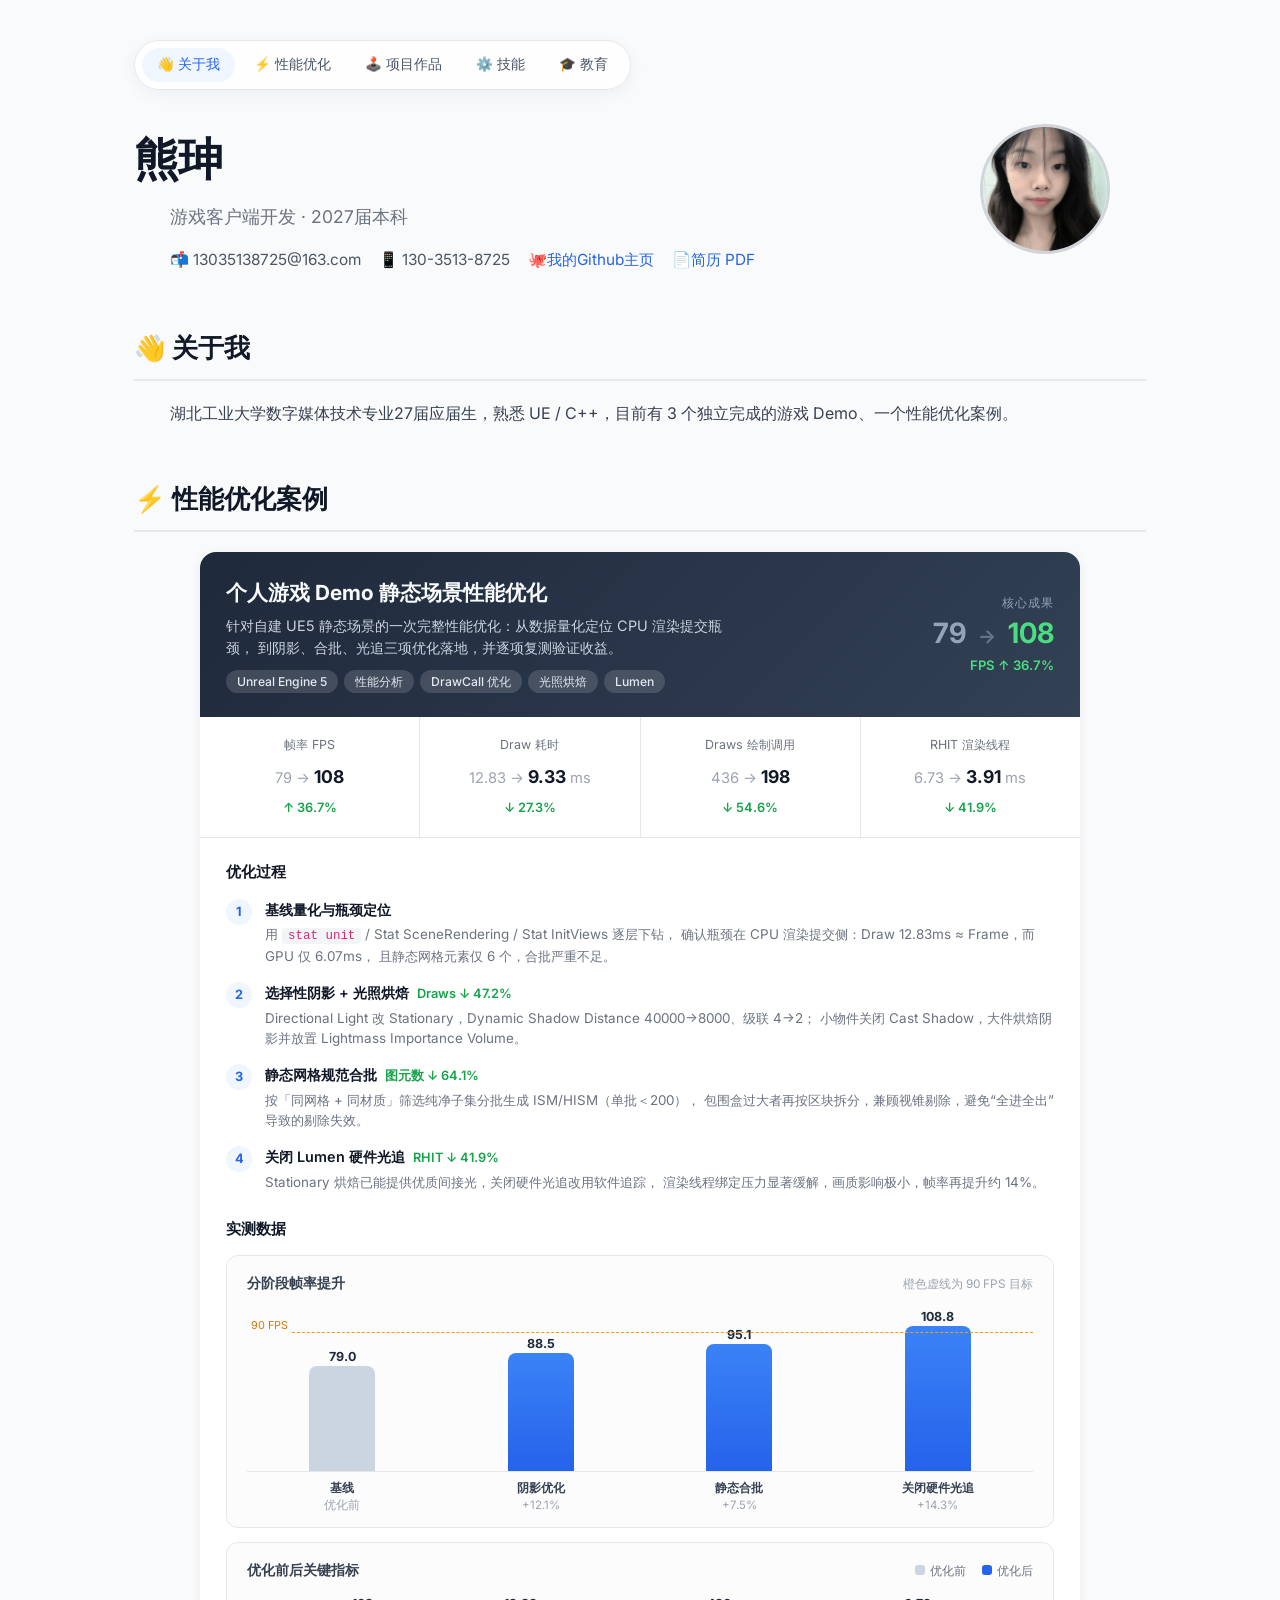
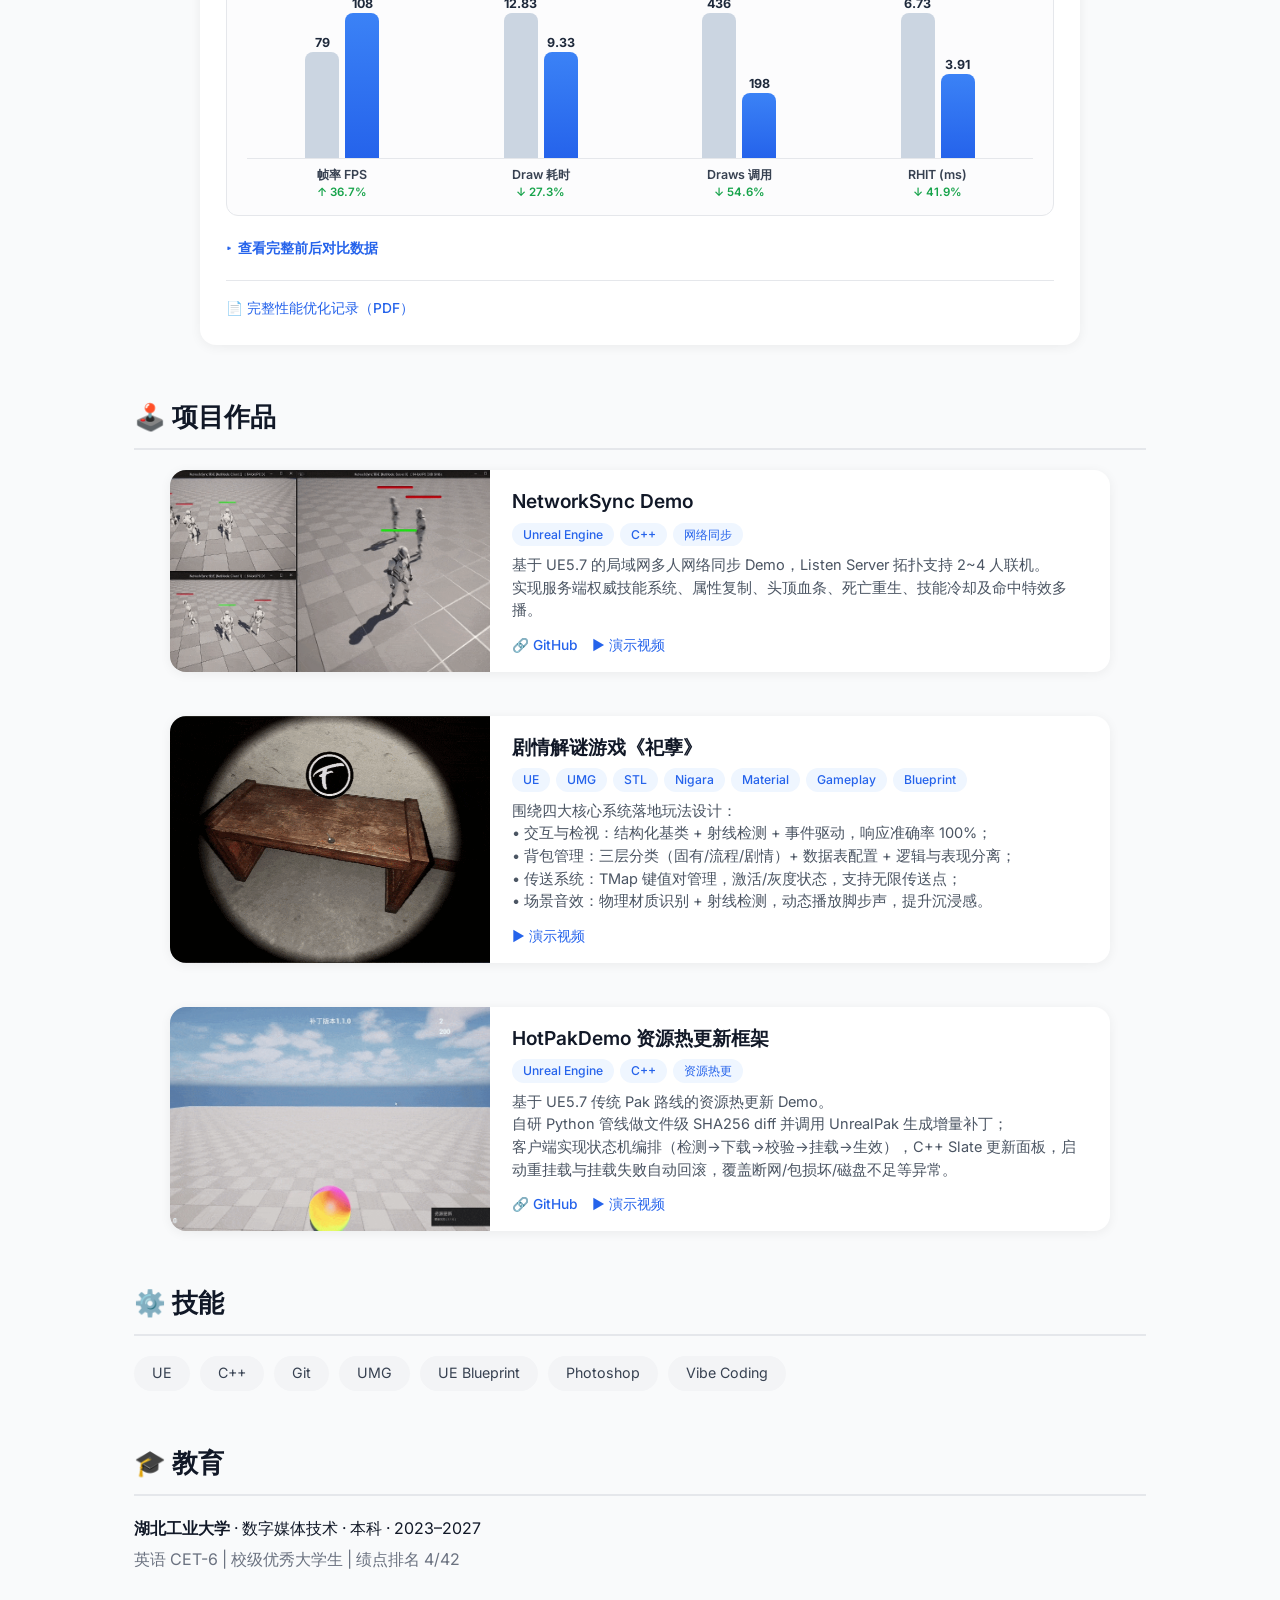
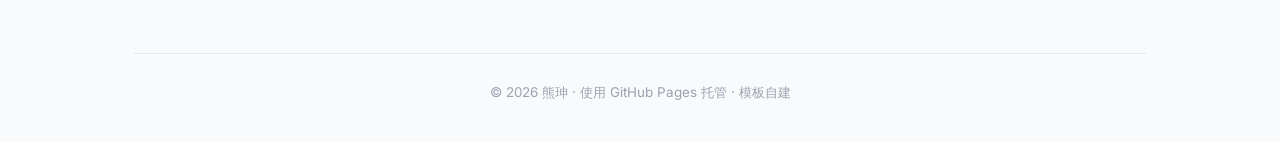
==== index.html @ 3e4342d2 "更新网页信息" ====
<!DOCTYPE html>
<html lang="zh-CN">
<head>
    <meta charset="UTF-8">
    <meta name="viewport" content="width=device-width, initial-scale=1.0">
    <title>熊珅 - 个人作品集网站</title>
    <link href="https://fonts.googleapis.com/css2?family=Inter:wght@400;600;700&display=swap" rel="stylesheet">
    <style>
        /* ---------- 全局重置 ---------- */
        * { margin: 0; padding: 0; box-sizing: border-box; }
        body {
            font-family: 'Inter', -apple-system, BlinkMacSystemFont, sans-serif;
            background: #f9fafb;
            color: #111827;
            line-height: 1.6;
            max-width: 1060px;
            margin: 0 auto;
            padding: 40px 24px;
        }
        html { scroll-behavior: smooth; }

        /* ---------- 顶部章节导航 ---------- */
        .site-nav {
            position: sticky;
            top: 10px;
            z-index: 50;
            display: flex;
            flex-wrap: wrap;
            gap: 4px;
            padding: 7px;
            margin-bottom: 34px;
            width: fit-content;
            max-width: 100%;
            background: rgba(255,255,255,0.82);
            backdrop-filter: blur(10px);
            -webkit-backdrop-filter: blur(10px);
            border: 1px solid #e5e7eb;
            border-radius: 999px;
            box-shadow: 0 4px 18px rgba(0,0,0,0.05);
        }
        .site-nav a {
            font-size: 0.85rem;
            font-weight: 500;
            color: #4b5563;
            text-decoration: none;
            padding: 6px 15px;
            border-radius: 999px;
            white-space: nowrap;
            transition: background 0.15s, color 0.15s;
        }
        .site-nav a:hover {
            background: #eff6ff;
            color: #2563eb;
        }
        .site-nav a.active {
            background: #eff6ff;
            color: #2563eb;
        }

        /* 章节跳转时预留吸顶导航的高度 */
        section[id] { scroll-margin-top: 78px; }

        /* ---------- 头部（左侧姓名 + 与卡片对齐的信息 + 右侧头像） ---------- */
        header {
            position: relative;
            min-height: 140px;
            margin-bottom: 56px;
        }
        .header-left h1 {
            font-size: 2.8rem;
            font-weight: 700;
            letter-spacing: -0.03em;
            margin-bottom: 8px;
        }
        /* 副标题与联系方式与下方卡片同宽、同左边界 */
        .header-body {
            max-width: 940px;
            margin: 0 auto;
            padding-right: 150px;
        }
        .header-left .subtitle {
            font-size: 1.1rem;
            color: #6b7280;
            margin-bottom: 16px;
        }

        /* 头部信息区：邮箱/手机纯文本，GitHub/简历为链接 */
        .header-info {
            font-size: 0.96rem;
            color: #4b5563;
            display: flex;
            flex-wrap: wrap;
            gap: 6px 18px;
        }
        .header-info .info-item {
            display: inline-flex;
            align-items: center;
        }
        .header-info a {
            color: #2563eb;
            text-decoration: none;
        }
        .header-info a:hover {
            text-decoration: underline;
        }

        /* 头像占位符（圆形）——向中间靠，与卡片右边界对齐 */
        .header-right {
            position: absolute;
            top: 0;
            right: max(0px, calc((100% - 940px) / 2));
        }
        .avatar-wrapper {
            width: 130px;
            height: 130px;
            border-radius: 50%;
            background: #e5e7eb;
            display: flex;
            align-items: center;
            justify-content: center;
            overflow: hidden;
            border: 3px solid #d1d5db;
        }
        .avatar-wrapper img {
            width: 100%;
            height: 100%;
            object-fit: cover;
            display: block;
        }
        .avatar-placeholder {
            font-size: 0.85rem;
            color: #9ca3af;
            text-align: center;
            line-height: 1.3;
        }

        /* ---------- 章节标题 ---------- */
        section {
            margin-bottom: 52px;
        }
        h2 {
            font-size: 1.6rem;
            font-weight: 600;
            margin-bottom: 20px;
            border-bottom: 2px solid #e5e7eb;
            padding-bottom: 10px;
        }

        /* ---------- 关于我 ---------- */
        .about-text {
            color: #374151;
            max-width: 940px;
            margin: 0 auto;
            font-size: 1rem;
        }

        /* ---------- 项目卡片（单列布局） ---------- */
        .projects-grid {
            display: grid;
            grid-template-columns: 1fr;
            gap: 44px;
            max-width: 940px;
            margin: 0 auto;
        }

        .project-card {
            background: #ffffff;
            border-radius: 16px;
            overflow: hidden;
            box-shadow: 0 2px 12px rgba(0,0,0,0.06);
            display: flex;
            flex-direction: row;
            align-items: stretch;
            min-height: 190px;
            transition: transform 0.2s, box-shadow 0.2s;
        }
        .project-card:hover {
            transform: translateY(-3px);
            box-shadow: 0 8px 24px rgba(0,0,0,0.1);
        }

        /* ★ 动图居中显示，裁剪时左右对称 */
        .project-card img {
            width: 34%;
            min-height: 190px;
            object-fit: cover;
            object-position: center;
            display: block;
            background: #e5e7eb;
        }

        .project-content {
            padding: 16px 22px;
            width: 66%;
            display: flex;
            flex-direction: column;
            justify-content: center;
        }
        .project-content h3 {
            font-size: 1.2rem;
            font-weight: 600;
            margin-bottom: 6px;
        }
        .tags {
            display: flex;
            flex-wrap: wrap;
            gap: 6px;
            margin-bottom: 8px;
        }
        .tag {
            background: #eff6ff;
            color: #2563eb;
            font-size: 0.76rem;
            padding: 2px 11px;
            border-radius: 99px;
            font-weight: 500;
        }
        .project-content p {
            color: #4b5563;
            font-size: 0.91rem;
            line-height: 1.55;
            margin-bottom: 12px;
        }
        .card-links {
            display: flex;
            gap: 14px;
        }
        .card-links a {
            font-size: 0.86rem;
            color: #2563eb;
            text-decoration: none;
            font-weight: 500;
            display: inline-flex;
            align-items: center;
            gap: 4px;
        }
        .card-links a:hover { text-decoration: underline; }

        /* ---------- 性能优化案例 ---------- */
        .perf-case {
            background: #ffffff;
            border-radius: 16px;
            box-shadow: 0 2px 12px rgba(0,0,0,0.06);
            overflow: hidden;
            max-width: 880px;
            margin: 0 auto;
        }
        .perf-case-head {
            background: linear-gradient(135deg, #1e293b 0%, #334155 100%);
            color: #f8fafc;
            padding: 24px 26px;
            display: flex;
            justify-content: space-between;
            align-items: center;
            flex-wrap: wrap;
            gap: 18px;
        }
        .perf-case-head h3 {
            font-size: 1.3rem;
            font-weight: 700;
            margin-bottom: 6px;
        }
        .perf-case-head .perf-desc {
            color: #cbd5e1;
            font-size: 0.9rem;
            line-height: 1.55;
            max-width: 500px;
        }
        .perf-case-head .tags { margin-top: 10px; margin-bottom: 0; }
        .perf-case-head .tag {
            background: rgba(255,255,255,0.14);
            color: #e2e8f0;
        }
        .perf-hero {
            text-align: right;
            flex-shrink: 0;
        }
        .perf-hero .hero-label {
            font-size: 0.76rem;
            letter-spacing: 0.08em;
            color: #94a3b8;
            margin-bottom: 6px;
        }
        .perf-hero .hero-value {
            font-size: 1.75rem;
            font-weight: 700;
            line-height: 1.1;
        }
        .perf-hero .hero-value .hero-from { color: #94a3b8; }
        .perf-hero .hero-value .hero-arrow { color: #64748b; margin: 0 6px; font-size: 1.2rem; }
        .perf-hero .hero-value .hero-to { color: #4ade80; }
        .perf-hero .hero-delta {
            margin-top: 6px;
            font-size: 0.82rem;
            color: #4ade80;
            font-weight: 600;
        }

        /* 关键指标卡 */
        .perf-metrics {
            display: grid;
            grid-template-columns: repeat(4, 1fr);
            gap: 1px;
            background: #e5e7eb;
            border-bottom: 1px solid #e5e7eb;
        }
        .perf-metric {
            background: #ffffff;
            padding: 18px 14px;
            text-align: center;
        }
        .perf-metric .m-label {
            font-size: 0.78rem;
            color: #6b7280;
            margin-bottom: 8px;
        }
        .perf-metric .m-values {
            font-size: 0.92rem;
            color: #9ca3af;
        }
        .perf-metric .m-values strong { color: #111827; font-size: 1.1rem; }
        .perf-metric .m-delta {
            margin-top: 7px;
            font-size: 0.8rem;
            font-weight: 600;
            color: #16a34a;
        }

        .perf-body { padding: 22px 26px 26px; }
        .perf-subtitle {
            font-size: 0.95rem;
            font-weight: 600;
            color: #111827;
            margin-bottom: 14px;
        }

        /* 优化步骤时间线 */
        .perf-steps { display: grid; gap: 14px; }
        .perf-step { display: flex; gap: 13px; }
        .perf-step .step-no {
            width: 26px;
            height: 26px;
            border-radius: 50%;
            background: #eff6ff;
            color: #2563eb;
            font-size: 0.8rem;
            font-weight: 700;
            display: flex;
            align-items: center;
            justify-content: center;
            flex-shrink: 0;
            margin-top: 1px;
        }
        .perf-step .step-title {
            font-size: 0.9rem;
            font-weight: 600;
            color: #111827;
        }
        .perf-step .step-gain {
            color: #16a34a;
            font-weight: 600;
            font-size: 0.8rem;
            margin-left: 8px;
        }
        .perf-step p {
            font-size: 0.84rem;
            color: #6b7280;
            line-height: 1.55;
            margin-top: 3px;
        }
        .perf-step code {
            background: #f3f4f6;
            padding: 1px 6px;
            border-radius: 4px;
            font-size: 0.78rem;
            color: #db2777;
            font-family: ui-monospace, SFMono-Regular, Menlo, monospace;
        }

        /* ---------- 数据图表 ---------- */
        .perf-chart {
            margin-top: 14px;
            padding: 16px 20px 14px;
            border: 1px solid #e5e7eb;
            border-radius: 12px;
            background: #fcfcfd;
        }
        .chart-head {
            display: flex;
            justify-content: space-between;
            align-items: baseline;
            flex-wrap: wrap;
            gap: 8px;
            margin-bottom: 10px;
        }
        .chart-title { font-size: 0.86rem; font-weight: 600; color: #374151; }
        .chart-note { font-size: 0.74rem; color: #9ca3af; }
        .chart-legend { display: flex; gap: 16px; font-size: 0.76rem; color: #6b7280; }
        .legend-item { display: inline-flex; align-items: center; gap: 5px; }
        .legend-dot { width: 10px; height: 10px; border-radius: 3px; display: inline-block; }
        .legend-dot.before { background: #cbd5e1; }
        .legend-dot.after { background: #2563eb; }

        /* 柱状图公共 */
        .chart-plot,
        .group-chart {
            position: relative;
            display: flex;
            align-items: flex-end;
            justify-content: center;
            gap: 16px;
            height: 168px;
            padding: 22px 4px 0;
            border-bottom: 1px solid #e5e7eb;
        }
        .chart-col,
        .chart-group {
            flex: 1;
            height: 100%;
            display: flex;
            align-items: flex-end;
            justify-content: center;
            gap: 6px;
        }
        .chart-bar {
            width: 100%;
            max-width: 66px;
            height: 0;                 /* 初始高度为 0，进入视口后动画到 --h */
            border-radius: 8px 8px 0 0;
            position: relative;
            transition: height 0.9s cubic-bezier(0.22, 1, 0.36, 1);
        }
        .chart-bar.grow { height: var(--h); }
        .chart-group .chart-bar { max-width: 34px; }
        .chart-bar .bar-val {
            position: absolute;
            top: -19px;
            left: 50%;
            transform: translateX(-50%);
            font-size: 0.78rem;
            font-weight: 700;
            color: #1e293b;
            white-space: nowrap;
            opacity: 0;
            transition: opacity 0.4s ease 0.35s;
        }
        .chart-bar.grow .bar-val { opacity: 1; }
        .chart-bar.b-before { background: #cbd5e1; }
        .chart-bar.b-after { background: linear-gradient(180deg, #3b82f6, #2563eb); }

        /* 90 FPS 目标参考线 */
        .chart-target {
            position: absolute;
            left: 0;
            right: 0;
            border-top: 1px dashed #f59e0b;
            z-index: 2;
        }
        .chart-target span {
            position: absolute;
            left: 0;
            top: -16px;
            font-size: 0.68rem;
            color: #d97706;
            background: #fcfcfd;
            padding: 0 4px;
        }

        /* 图表下方标签 */
        .chart-x-labels,
        .group-labels {
            display: flex;
            gap: 16px;
            padding: 8px 4px 0;
        }
        .chart-x-labels > div,
        .group-labels > div {
            flex: 1;
            text-align: center;
            font-size: 0.78rem;
            font-weight: 600;
            color: #374151;
            line-height: 1.35;
        }
        .chart-x-labels small,
        .group-labels .g-delta {
            display: block;
            font-size: 0.72rem;
            font-weight: 600;
            color: #16a34a;
            margin-top: 1px;
        }
        .chart-x-labels small { color: #9ca3af; font-weight: 400; }

        /* 尊重系统“减少动态效果”设置 */
        @media (prefers-reduced-motion: reduce) {
            html { scroll-behavior: auto; }
            .chart-bar, .chart-bar .bar-val { transition: none; }
        }

        /* 折叠区：完整数据 / 更多截图 */
        .perf-details { margin-top: 18px; }
        .perf-details > summary {
            cursor: pointer;
            font-size: 0.88rem;
            font-weight: 600;
            color: #2563eb;
            list-style: none;
            display: inline-flex;
            align-items: center;
            gap: 6px;
        }
        .perf-details > summary::-webkit-details-marker { display: none; }
        .perf-details > summary::before {
            content: "▸";
            font-size: 0.7rem;
            transition: transform 0.15s;
        }
        .perf-details[open] > summary::before { transform: rotate(90deg); }

        .perf-table {
            width: 100%;
            border-collapse: collapse;
            margin-top: 12px;
            font-size: 0.83rem;
        }
        .perf-table th, .perf-table td {
            padding: 7px 10px;
            border-bottom: 1px solid #e5e7eb;
            text-align: right;
            white-space: nowrap;
        }
        .perf-table th:first-child, .perf-table td:first-child {
            text-align: left;
            color: #374151;
        }
        .perf-table thead th {
            color: #6b7280;
            font-weight: 600;
            background: #f9fafb;
        }
        .perf-table td.good { color: #16a34a; font-weight: 600; }

        .perf-links {
            margin-top: 20px;
            padding-top: 16px;
            border-top: 1px solid #e5e7eb;
            display: flex;
            flex-wrap: wrap;
            gap: 16px;
        }
        .perf-links a {
            font-size: 0.86rem;
            color: #2563eb;
            text-decoration: none;
            font-weight: 500;
        }
        .perf-links a:hover { text-decoration: underline; }

        /* ---------- 技能标签云 ---------- */
        .skills-cloud {
            display: flex;
            flex-wrap: wrap;
            gap: 10px;
        }
        .skill-item {
            background: #f3f4f6;
            padding: 6px 18px;
            border-radius: 50px;
            font-size: 0.89rem;
            color: #374151;
        }

        /* ---------- 教育/联系 ---------- */
        .edu-info {
            margin-bottom: 6px;
        }
        .contact-link {
            color: #2563eb;
            text-decoration: none;
        }
        .contact-link:hover { text-decoration: underline; }

        /* ---------- 底部 ---------- */
        footer {
            text-align: center;
            color: #9ca3af;
            font-size: 0.84rem;
            margin-top: 80px;
            padding-top: 28px;
            border-top: 1px solid #e5e7eb;
        }

        /* ---------- PDF 弹窗 ---------- */
        .pdf-modal {
            position: fixed;
            inset: 0;
            z-index: 100;
            display: flex;
            align-items: center;
            justify-content: center;
            padding: 24px;
        }
        .pdf-modal[hidden] { display: none; }
        .pdf-modal-backdrop {
            position: absolute;
            inset: 0;
            background: rgba(17, 24, 39, 0.6);
            backdrop-filter: blur(2px);
            -webkit-backdrop-filter: blur(2px);
        }
        .pdf-modal-panel {
            position: relative;
            width: min(920px, 100%);
            height: min(88vh, 1040px);
            background: #ffffff;
            border-radius: 14px;
            overflow: hidden;
            display: flex;
            flex-direction: column;
            box-shadow: 0 24px 64px rgba(0, 0, 0, 0.35);
        }
        .pdf-modal-head {
            display: flex;
            align-items: center;
            justify-content: space-between;
            gap: 12px;
            padding: 10px 14px;
            border-bottom: 1px solid #e5e7eb;
        }
        .pdf-modal-title {
            font-size: 0.92rem;
            font-weight: 600;
            color: #111827;
        }
        .pdf-modal-actions {
            display: flex;
            align-items: center;
            gap: 14px;
        }
        .pdf-modal-external {
            font-size: 0.8rem;
            color: #2563eb;
            text-decoration: none;
        }
        .pdf-modal-external:hover { text-decoration: underline; }
        .pdf-modal-close {
            width: 30px;
            height: 30px;
            border: none;
            border-radius: 8px;
            background: #f3f4f6;
            color: #374151;
            font-size: 0.9rem;
            line-height: 1;
            cursor: pointer;
        }
        .pdf-modal-close:hover { background: #e5e7eb; }
        .pdf-modal-body {
            flex: 1;
            background: #f3f4f6;
        }
        .pdf-modal-body iframe {
            width: 100%;
            height: 100%;
            border: 0;
            display: block;
        }
        body.modal-open { overflow: hidden; }
        @media (max-width: 550px) {
            .pdf-modal { padding: 0; }
            .pdf-modal-panel {
                width: 100%;
                height: 100%;
                border-radius: 0;
            }
        }

        /* ---------- 移动端适配 ---------- */
        @media (max-width: 850px) {
            header {
                display: flex;
                flex-direction: column-reverse;
                align-items: center;
                text-align: center;
                gap: 20px;
                min-height: 0;
            }
            .header-right {
                position: static;
                right: auto;
            }
            .header-body {
                max-width: none;
                margin: 0;
                padding-right: 0;
            }
            .header-info {
                justify-content: center;
            }
            .avatar-wrapper {
                width: 105px;
                height: 105px;
            }
            .header-left h1 {
                font-size: 2.2rem;
            }
            .perf-metrics {
                grid-template-columns: repeat(2, 1fr);
            }
        }
        @media (max-width: 550px) {
            body { padding: 24px 16px; }
            .site-nav {
                width: 100%;
                top: 6px;
                border-radius: 16px;
                justify-content: center;
            }
            .perf-case-head { padding: 20px; }
            .perf-hero { text-align: left; }
            .perf-body { padding: 18px; }
            .perf-chart { padding: 14px 12px 12px; }
            .chart-plot,
            .group-chart { gap: 8px; height: 150px; }
            .chart-bar { max-width: 42px; }
            .chart-group .chart-bar { max-width: 22px; }
            .chart-bar .bar-val { font-size: 0.68rem; }
            .chart-x-labels,
            .group-labels { gap: 8px; font-size: 0.7rem; }
            .chart-x-labels > div,
            .group-labels > div { font-size: 0.7rem; }
            .perf-table { font-size: 0.76rem; }
            .perf-table th, .perf-table td { padding: 6px 5px; }
            .project-card {
                flex-direction: column;
                min-height: auto;
            }
            .project-card img {
                width: 100%;
                min-height: 170px;
            }
            .project-content {
                width: 100%;
                padding: 14px;
            }
        }
    </style>
</head>
<body>

    <!-- ==================== 顶部章节导航 ==================== -->
    <nav class="site-nav">
        <a href="#about">👋 关于我</a>
        <a href="#perf">⚡ 性能优化</a>
        <a href="#projects">🕹️ 项目作品</a>
        <a href="#skills">⚙️ 技能</a>
        <a href="#education">🎓 教育</a>
    </nav>

    <!-- ==================== 头部（左文右图） ==================== -->
    <header>
        <div class="header-left">
            <h1>熊珅</h1>
            <div class="header-body">
                <p class="subtitle">游戏客户端开发 · 2027届本科</p>
                <div class="header-info">
                    <div class="info-item">📬 13035138725@163.com</div>
                    <div class="info-item">📱 130-3513-8725</div>
                    <div class="info-item">
                        🐙 <a href="https://github.com/XBear-Git" target="_blank">我的Github主页</a>
                    </div>
                    <div class="info-item">
                        📄 <a href="docs/resume.pdf" class="js-pdf" data-pdf-title="简历 PDF" target="_blank" rel="noopener">简历 PDF</a>
                    </div>
                </div>
            </div>
        </div>
        <div class="header-right">
            <div class="avatar-wrapper">
                <img src="images/avatar.jpg" alt="我的头像">
            </div>
        </div>
    </header>

    <!-- ==================== 关于我 ==================== -->
    <section id="about">
        <h2>👋 关于我</h2>
        <p class="about-text">
            湖北工业大学数字媒体技术专业27届应届生，熟悉 UE / C++，目前有 3 个独立完成的游戏 Demo、一个性能优化案例。<br>
        </p>
    </section>

    <!-- ==================== 性能优化案例 ==================== -->
    <section id="perf">
        <h2>⚡ 性能优化案例</h2>
        <div class="perf-case">

            <div class="perf-case-head">
                <div>
                    <h3>个人游戏 Demo 静态场景性能优化</h3>
                    <p class="perf-desc">
                        针对自建 UE5 静态场景的一次完整性能优化：从数据量化定位 CPU 渲染提交瓶颈，
                        到阴影、合批、光追三项优化落地，并逐项复测验证收益。
                    </p>
                    <div class="tags">
                        <span class="tag">Unreal Engine 5</span>
                        <span class="tag">性能分析</span>
                        <span class="tag">DrawCall 优化</span>
                        <span class="tag">光照烘焙</span>
                        <span class="tag">Lumen</span>
                    </div>
                </div>
                <div class="perf-hero">
                    <div class="hero-label">核心成果</div>
                    <div class="hero-value">
                        <span class="hero-from">79</span>
                        <span class="hero-arrow">→</span>
                        <span class="hero-to">108</span>
                    </div>
                    <div class="hero-delta">FPS ↑ 36.7%</div>
                </div>
            </div>

            <!-- 关键指标 -->
            <div class="perf-metrics">
                <div class="perf-metric">
                    <div class="m-label">帧率 FPS</div>
                    <div class="m-values">79 → <strong>108</strong></div>
                    <div class="m-delta">↑ 36.7%</div>
                </div>
                <div class="perf-metric">
                    <div class="m-label">Draw 耗时</div>
                    <div class="m-values">12.83 → <strong>9.33</strong> ms</div>
                    <div class="m-delta">↓ 27.3%</div>
                </div>
                <div class="perf-metric">
                    <div class="m-label">Draws 绘制调用</div>
                    <div class="m-values">436 → <strong>198</strong></div>
                    <div class="m-delta">↓ 54.6%</div>
                </div>
                <div class="perf-metric">
                    <div class="m-label">RHIT 渲染线程</div>
                    <div class="m-values">6.73 → <strong>3.91</strong> ms</div>
                    <div class="m-delta">↓ 41.9%</div>
                </div>
            </div>

            <div class="perf-body">

                <!-- 优化过程 -->
                <div class="perf-subtitle">优化过程</div>
                <div class="perf-steps">
                    <div class="perf-step">
                        <div class="step-no">1</div>
                        <div>
                            <div class="step-title">基线量化与瓶颈定位</div>
                            <p>
                                用 <code>stat unit</code> / Stat SceneRendering / Stat InitViews 逐层下钻，
                                确认瓶颈在 CPU 渲染提交侧：Draw 12.83ms ≈ Frame，而 GPU 仅 6.07ms，
                                且静态网格元素仅 6 个，合批严重不足。
                            </p>
                        </div>
                    </div>
                    <div class="perf-step">
                        <div class="step-no">2</div>
                        <div>
                            <div class="step-title">选择性阴影 + 光照烘焙<span class="step-gain">Draws ↓ 47.2%</span></div>
                            <p>
                                Directional Light 改 Stationary，Dynamic Shadow Distance 40000→8000、级联 4→2；
                                小物件关闭 Cast Shadow，大件烘焙阴影并放置 Lightmass Importance Volume。
                            </p>
                        </div>
                    </div>
                    <div class="perf-step">
                        <div class="step-no">3</div>
                        <div>
                            <div class="step-title">静态网格规范合批<span class="step-gain">图元数 ↓ 64.1%</span></div>
                            <p>
                                按「同网格 + 同材质」筛选纯净子集分批生成 ISM/HISM（单批＜200），
                                包围盒过大者再按区块拆分，兼顾视锥剔除，避免“全进全出”导致的剔除失效。
                            </p>
                        </div>
                    </div>
                    <div class="perf-step">
                        <div class="step-no">4</div>
                        <div>
                            <div class="step-title">关闭 Lumen 硬件光追<span class="step-gain">RHIT ↓ 41.9%</span></div>
                            <p>
                                Stationary 烘焙已能提供优质间接光，关闭硬件光追改用软件追踪，
                                渲染线程绑定压力显著缓解，画质影响极小，帧率再提升约 14%。
                            </p>
                        </div>
                    </div>
                </div>

                <!-- 实测数据（图表） -->
                <div class="perf-subtitle" style="margin-top: 24px;">实测数据</div>

                <!-- 分阶段帧率提升 -->
                <div class="perf-chart">
                    <div class="chart-head">
                        <span class="chart-title">分阶段帧率提升</span>
                        <span class="chart-note">橙色虚线为 90 FPS 目标</span>
                    </div>
                    <div class="chart-plot">
                        <div class="chart-target" style="bottom: 82.7%;"><span>90 FPS</span></div>
                        <div class="chart-col">
                            <div class="chart-bar b-before" style="--h: 72.6%;"><span class="bar-val">79.0</span></div>
                        </div>
                        <div class="chart-col">
                            <div class="chart-bar b-after" style="--h: 81.4%;"><span class="bar-val">88.5</span></div>
                        </div>
                        <div class="chart-col">
                            <div class="chart-bar b-after" style="--h: 87.5%;"><span class="bar-val">95.1</span></div>
                        </div>
                        <div class="chart-col">
                            <div class="chart-bar b-after" style="--h: 100%;"><span class="bar-val">108.8</span></div>
                        </div>
                    </div>
                    <div class="chart-x-labels">
                        <div>基线<small>优化前</small></div>
                        <div>阴影优化<small>+12.1%</small></div>
                        <div>静态合批<small>+7.5%</small></div>
                        <div>关闭硬件光追<small>+14.3%</small></div>
                    </div>
                </div>

                <!-- 优化前后关键指标 -->
                <div class="perf-chart">
                    <div class="chart-head">
                        <span class="chart-title">优化前后关键指标</span>
                        <span class="chart-legend">
                            <span class="legend-item"><i class="legend-dot before"></i>优化前</span>
                            <span class="legend-item"><i class="legend-dot after"></i>优化后</span>
                        </span>
                    </div>
                    <div class="group-chart">
                        <div class="chart-group">
                            <div class="chart-bar b-before" style="--h: 73%;"><span class="bar-val">79</span></div>
                            <div class="chart-bar b-after" style="--h: 100%;"><span class="bar-val">108</span></div>
                        </div>
                        <div class="chart-group">
                            <div class="chart-bar b-before" style="--h: 100%;"><span class="bar-val">12.83</span></div>
                            <div class="chart-bar b-after" style="--h: 73%;"><span class="bar-val">9.33</span></div>
                        </div>
                        <div class="chart-group">
                            <div class="chart-bar b-before" style="--h: 100%;"><span class="bar-val">436</span></div>
                            <div class="chart-bar b-after" style="--h: 45%;"><span class="bar-val">198</span></div>
                        </div>
                        <div class="chart-group">
                            <div class="chart-bar b-before" style="--h: 100%;"><span class="bar-val">6.73</span></div>
                            <div class="chart-bar b-after" style="--h: 58%;"><span class="bar-val">3.91</span></div>
                        </div>
                    </div>
                    <div class="group-labels">
                        <div>帧率 FPS<span class="g-delta">↑ 36.7%</span></div>
                        <div>Draw 耗时<span class="g-delta">↓ 27.3%</span></div>
                        <div>Draws 调用<span class="g-delta">↓ 54.6%</span></div>
                        <div>RHIT (ms)<span class="g-delta">↓ 41.9%</span></div>
                    </div>
                </div>

                <!-- 完整数据 -->
                <details class="perf-details">
                    <summary>查看完整前后对比数据</summary>
                    <table class="perf-table">
                        <thead>
                            <tr>
                                <th>指标</th>
                                <th>优化前</th>
                                <th>优化后</th>
                                <th>提升幅度</th>
                            </tr>
                        </thead>
                        <tbody>
                            <tr><td>帧率 FPS</td><td>79</td><td>108</td><td class="good">+36.7%</td></tr>
                            <tr><td>Frame 帧时间 (ms)</td><td>12.84</td><td>9.19</td><td class="good">-28.4%</td></tr>
                            <tr><td>Draw 耗时 (ms)</td><td>12.83</td><td>9.33</td><td class="good">-27.3%</td></tr>
                            <tr><td>RHIT (ms)</td><td>6.73</td><td>3.91</td><td class="good">-41.9%</td></tr>
                            <tr><td>GPU Time (ms)</td><td>6.07</td><td>4.84</td><td class="good">-20.3%</td></tr>
                            <tr><td>Draws 总绘制调用</td><td>436</td><td>198</td><td class="good">-54.6%</td></tr>
                            <tr><td>DrawPrimitive Calls</td><td>537.2</td><td>258.13</td><td class="good">-51.9%</td></tr>
                            <tr><td>Triangles Drawn</td><td>101K</td><td>55.6K</td><td class="good">-44.9%</td></tr>
                            <tr><td>Processed Primitives</td><td>2485</td><td>891</td><td class="good">-64.1%</td></tr>
                            <tr><td>Visible Raytracing Primitives</td><td>1912</td><td>610</td><td class="good">-68.1%</td></tr>
                        </tbody>
                    </table>
                </details>

                <div class="perf-links">
                    <a href="docs/performance-optimization.pdf" class="js-pdf" data-pdf-title="性能优化记录" target="_blank" rel="noopener">📄 完整性能优化记录（PDF）</a>
                </div>

            </div>
        </div>
    </section>

    <!-- ==================== 项目作品 ==================== -->
    <section id="projects">
        <h2>🕹️ 项目作品</h2>
        <div class="projects-grid">

            <!-- 项目卡片 1 — NetworkSync Demo -->
            <div class="project-card">
                <img src="images/project1.gif" alt="NetworkSync Demo" loading="lazy">
                <div class="project-content">
                    <h3>NetworkSync Demo</h3>
                    <div class="tags">
                        <span class="tag">Unreal Engine</span>
                        <span class="tag">C++</span>
                        <span class="tag">网络同步</span>
                    </div>
                    <p>
                        基于 UE5.7 的局域网多人网络同步 Demo，Listen Server 拓扑支持 2~4 人联机。<br>
                        实现服务端权威技能系统、属性复制、头顶血条、死亡重生、技能冷却及命中特效多播。
                    </p>
                    <div class="card-links">
                        <a href="https://github.com/XBear-Git/UE-NetSync-Demo" target="_blank">🔗 GitHub</a>
                        <a href="https://www.bilibili.com/video/BV1RWa36MEmf/?spm_id_from=333.1387.upload.video_card.click&vd_source=54a3fe0864b012961aa26ec2aaa60e0f" target="_blank">▶️ 演示视频</a>
                    </div>
                </div>
            </div>

            <!-- 项目卡片 2 — 自创解谜游戏《祀孽》 -->
            <div class="project-card">
                <img src="images/project3.gif" alt="自创解谜游戏" loading="lazy">
                <div class="project-content">
                    <h3>剧情解谜游戏《祀孽》</h3>
                    <div class="tags">
                        <span class="tag">UE</span>
                        <span class="tag">UMG</span>
                        <span class="tag">STL</span>
                        <span class="tag">Nigara</span>
                        <span class="tag">Material</span>
                        <span class="tag">Gameplay</span>
                        <span class="tag">Blueprint</span>
                    </div>
                    <p>
                        围绕四大核心系统落地玩法设计：<br>
                        • 交互与检视：结构化基类 + 射线检测 + 事件驱动，响应准确率 100%；<br>
                        • 背包管理：三层分类（固有/流程/剧情）+ 数据表配置 + 逻辑与表现分离；<br>
                        • 传送系统：TMap 键值对管理，激活/灰度状态，支持无限传送点；<br>
                        • 场景音效：物理材质识别 + 射线检测，动态播放脚步声，提升沉浸感。
                    </p>
                    <div class="card-links">
                        <a href="https://www.bilibili.com/video/BV1g8osBFEGW/?vd_source=54a3fe0864b012961aa26ec2aaa60e0f" target="_blank">▶️ 演示视频</a>
                    </div>
                </div>
            </div>

            <!-- 项目卡片 3 — HotPakDemo -->
            <div class="project-card">
                <img src="images/project2.gif" alt="HotPakDemo" loading="lazy">
                <div class="project-content">
                    <h3>HotPakDemo 资源热更新框架</h3>
                    <div class="tags">
                        <span class="tag">Unreal Engine</span>
                        <span class="tag">C++</span>
                        <span class="tag">资源热更</span>
                    </div>
                    <p>
                        基于 UE5.7 传统 Pak 路线的资源热更新 Demo。<br>
                        自研 Python 管线做文件级 SHA256 diff 并调用 UnrealPak 生成增量补丁；<br>
                        客户端实现状态机编排（检测→下载→校验→挂载→生效），C++ Slate 更新面板，启动重挂载与挂载失败自动回滚，覆盖断网/包损坏/磁盘不足等异常。
                    </p>
                    <div class="card-links">
                        <a href="https://github.com/XBear-Git/UE-HotPak-Demo" target="_blank">🔗 GitHub</a>
                        <a href="https://www.bilibili.com/video/BV1kwHC6jEtJ/?vd_source=54a3fe0864b012961aa26ec2aaa60e0f" target="_blank">▶️ 演示视频</a>
                    </div>
                </div>
            </div>

        </div>
    </section>

    <!-- ==================== 技能 ==================== -->
    <section id="skills">
        <h2>⚙️ 技能</h2>
        <div class="skills-cloud">
            <span class="skill-item">UE</span>
            <span class="skill-item">C++</span>
            <span class="skill-item">Git</span>
            <span class="skill-item">UMG</span>
            <span class="skill-item">UE Blueprint</span>
            <span class="skill-item">Photoshop</span>
            <span class="skill-item">Vibe Coding</span>
        </div>
    </section>

    <!-- ==================== 教育 & 联系方式 ==================== -->
    <section id="education">
        <h2>🎓 教育</h2>
        <p class="edu-info"><strong>湖北工业大学</strong> · 数字媒体技术 · 本科 · 2023–2027</p>
        <p style="color:#6b7280; margin-bottom: 16px;"> 英语 CET-6 | 校级优秀大学生 | 绩点排名 4/42</p>
    </section>

    <!-- ==================== 底部 ==================== -->
    <footer>
        © 2026 熊珅 · 使用 GitHub Pages 托管 · 模板自建
    </footer>

    <!-- ==================== PDF 弹窗 ==================== -->
    <div class="pdf-modal" id="pdfModal" hidden>
        <div class="pdf-modal-backdrop" data-pdf-close></div>
        <div class="pdf-modal-panel" role="dialog" aria-modal="true" aria-labelledby="pdfModalTitle">
            <div class="pdf-modal-head">
                <span class="pdf-modal-title" id="pdfModalTitle">PDF</span>
                <div class="pdf-modal-actions">
                    <a class="pdf-modal-external" id="pdfModalExternal" href="#" target="_blank" rel="noopener">在新标签打开 ↗</a>
                    <button type="button" class="pdf-modal-close" data-pdf-close aria-label="关闭">✕</button>
                </div>
            </div>
            <div class="pdf-modal-body">
                <iframe id="pdfModalFrame" title="PDF 预览" src="about:blank"></iframe>
            </div>
        </div>
    </div>

    <!-- 无 JS 时直接显示柱体（不做生长动画） -->
    <noscript>
        <style>
            .chart-bar { height: var(--h) !important; }
            .chart-bar .bar-val { opacity: 1 !important; }
        </style>
    </noscript>

    <script>
        (function () {
            var reduceMotion = window.matchMedia &&
                window.matchMedia('(prefers-reduced-motion: reduce)').matches;

            /* 1. 柱状图进入视口时依次生长 */
            var charts = document.querySelectorAll('.perf-chart');

            function grow(chart, stagger) {
                var bars = chart.querySelectorAll('.chart-bar');
                Array.prototype.forEach.call(bars, function (bar, i) {
                    bar.style.transitionDelay = (stagger && !reduceMotion ? i * 70 : 0) + 'ms';
                    bar.classList.add('grow');
                });
            }

            if (reduceMotion || !('IntersectionObserver' in window)) {
                Array.prototype.forEach.call(charts, function (c) { grow(c, false); });
            } else {
                var chartObserver = new IntersectionObserver(function (entries) {
                    entries.forEach(function (entry) {
                        if (entry.isIntersecting) {
                            grow(entry.target, true);
                            chartObserver.unobserve(entry.target);
                        }
                    });
                }, { threshold: 0.3 });
                Array.prototype.forEach.call(charts, function (c) { chartObserver.observe(c); });
            }

            /* 2. 顶部导航高亮当前所在章节 */
            var navLinks = document.querySelectorAll('.site-nav a');
            var sections = document.querySelectorAll('section[id]');

            function highlight(id) {
                Array.prototype.forEach.call(navLinks, function (link) {
                    link.classList.toggle('active', link.getAttribute('href') === '#' + id);
                });
            }

            if ('IntersectionObserver' in window) {
                var sectionObserver = new IntersectionObserver(function (entries) {
                    entries.forEach(function (entry) {
                        if (entry.isIntersecting) highlight(entry.target.id);
                    });
                }, { rootMargin: '-45% 0px -50% 0px' });
                Array.prototype.forEach.call(sections, function (s) { sectionObserver.observe(s); });
            }

            /* 3. PDF 弹窗预览 */
            var pdfModal = document.getElementById('pdfModal');
            if (pdfModal) {
                var pdfFrame = document.getElementById('pdfModalFrame');
                var pdfTitle = document.getElementById('pdfModalTitle');
                var pdfExternal = document.getElementById('pdfModalExternal');
                var pdfLastFocus = null;

                var openPdf = function (url, title) {
                    pdfLastFocus = document.activeElement;
                    pdfTitle.textContent = title || 'PDF 预览';
                    pdfExternal.setAttribute('href', url);
                    pdfFrame.setAttribute('src', url);
                    pdfModal.hidden = false;
                    document.body.classList.add('modal-open');
                    var btn = pdfModal.querySelector('.pdf-modal-close');
                    if (btn) btn.focus();
                };

                var closePdf = function () {
                    pdfModal.hidden = true;
                    document.body.classList.remove('modal-open');
                    pdfFrame.setAttribute('src', 'about:blank');
                    if (pdfLastFocus && pdfLastFocus.focus) pdfLastFocus.focus();
                };

                Array.prototype.forEach.call(document.querySelectorAll('a.js-pdf'), function (link) {
                    link.addEventListener('click', function (e) {
                        /* 用修饰键 / 中键点击时保留原生“新标签打开”行为 */
                        if (e.metaKey || e.ctrlKey || e.shiftKey || e.altKey || e.button !== 0) return;
                        e.preventDefault();
                        openPdf(link.getAttribute('href'), link.getAttribute('data-pdf-title'));
                    });
                });

                Array.prototype.forEach.call(pdfModal.querySelectorAll('[data-pdf-close]'), function (el) {
                    el.addEventListener('click', closePdf);
                });

                document.addEventListener('keydown', function (e) {
                    if (e.key === 'Escape' && !pdfModal.hidden) closePdf();
                });
            }
        })();
    </script>

</body>
</html>
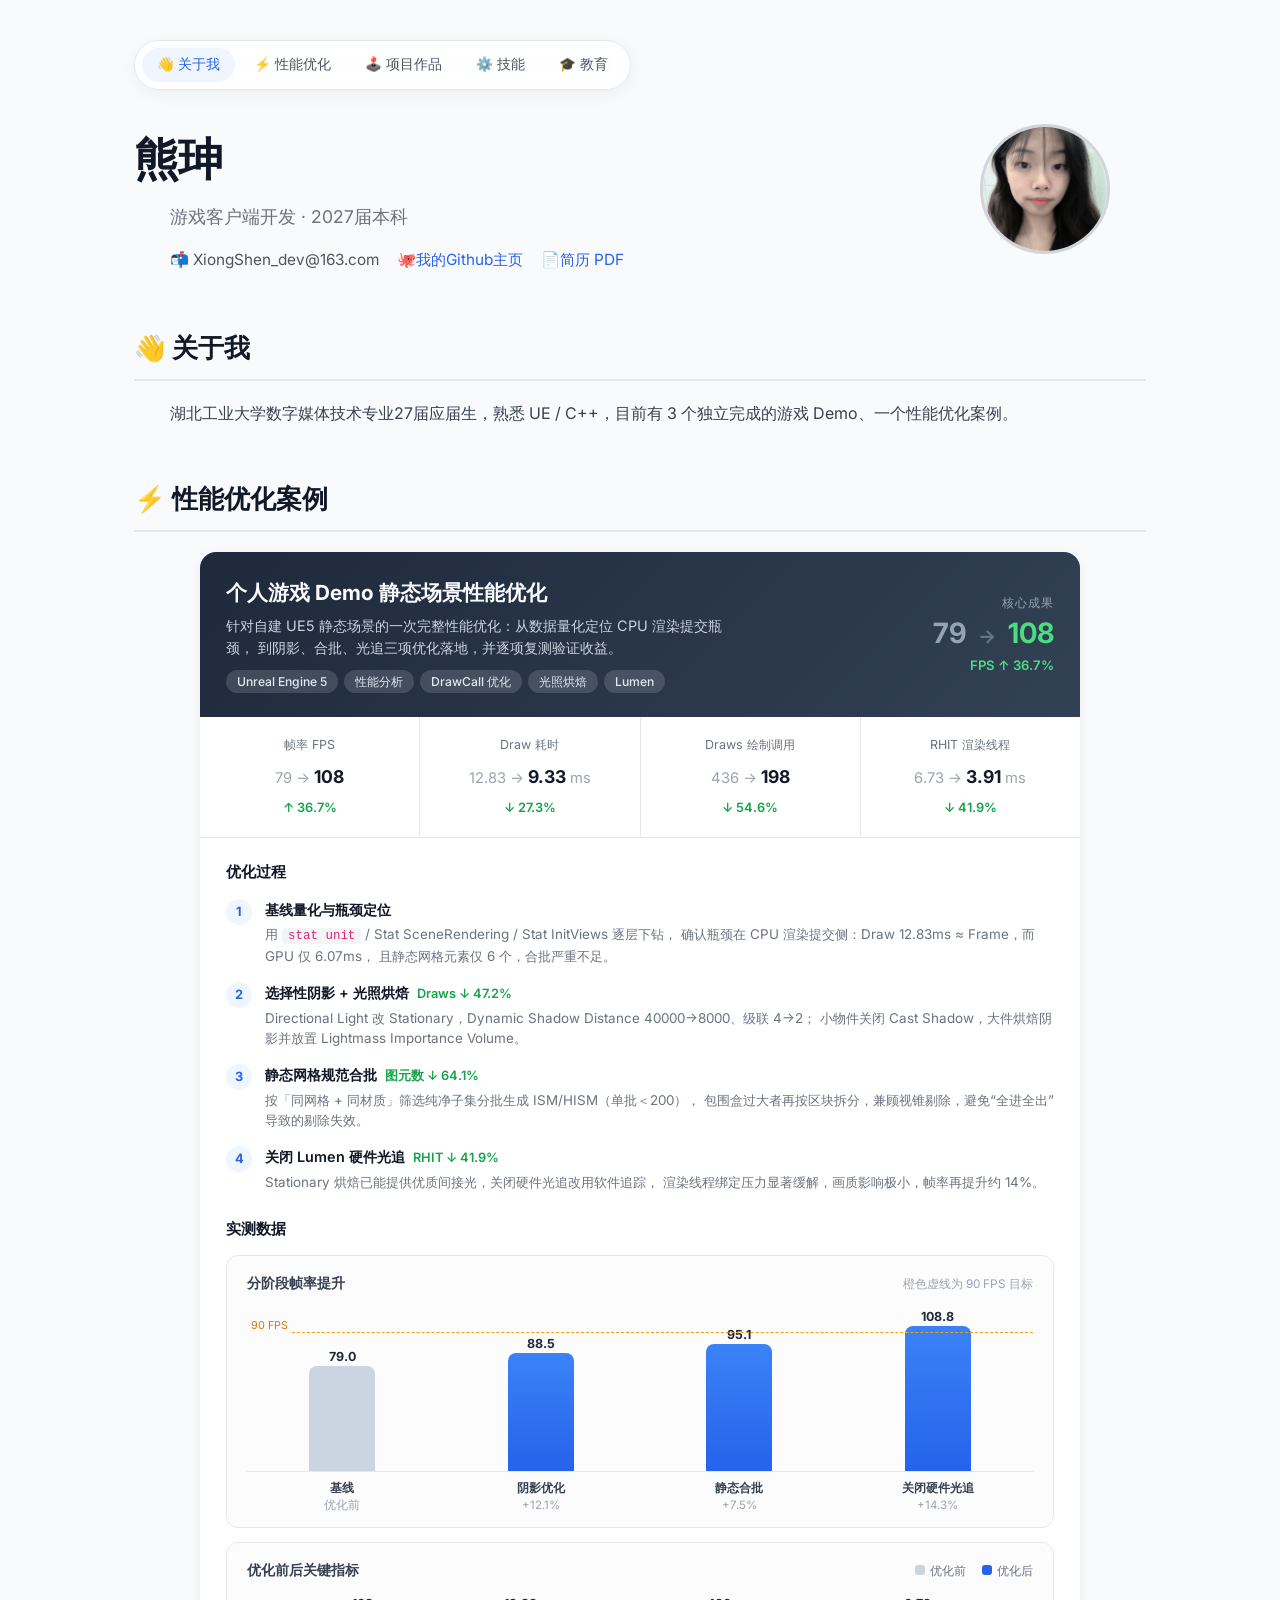
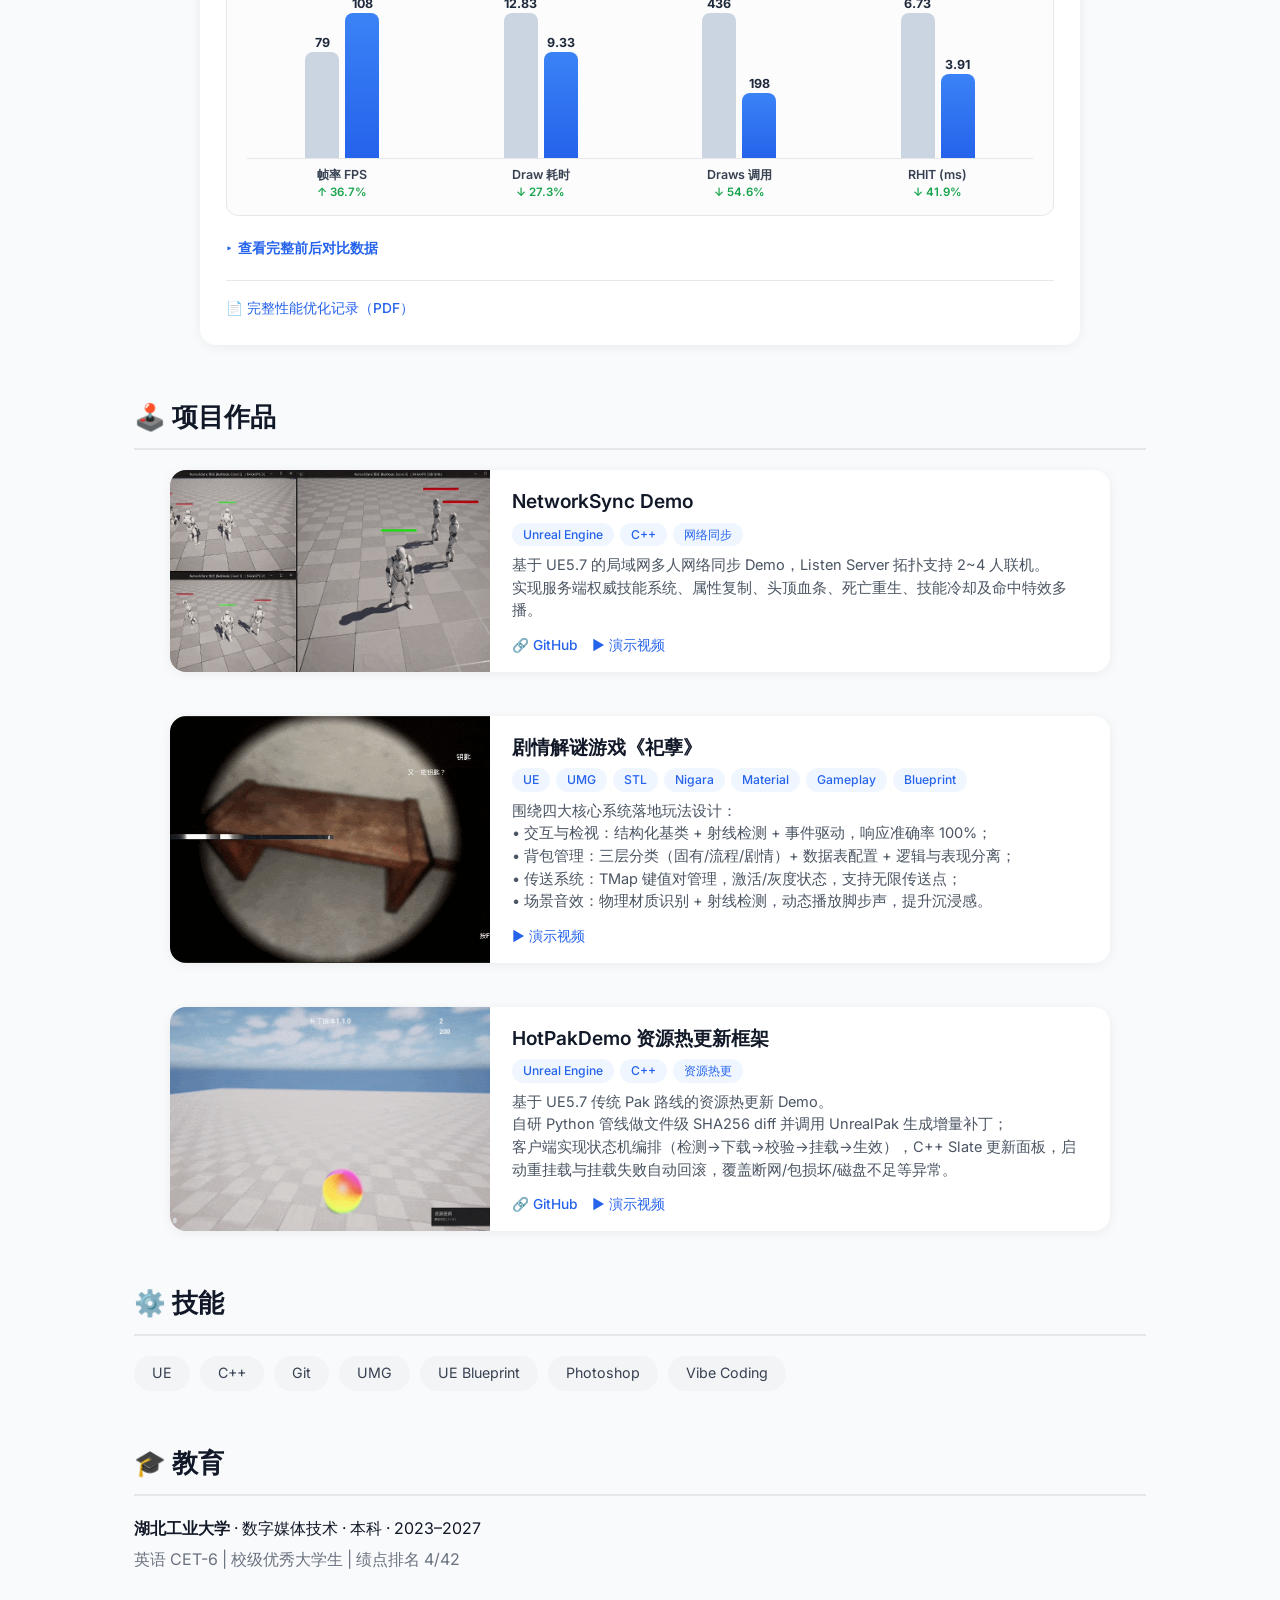
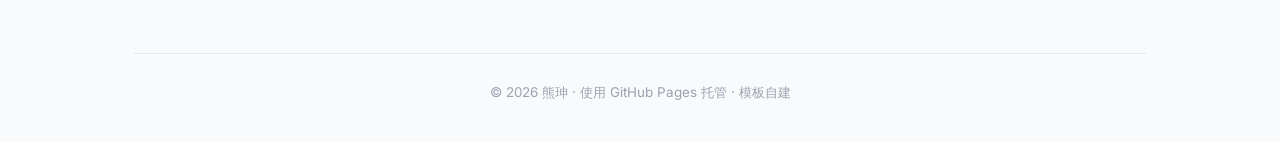
==== commit 2f1b8900: "更新网页内容" ====
--- a/index.html
+++ b/index.html
@@ -765,8 +765,7 @@
             <div class="header-body">
                 <p class="subtitle">游戏客户端开发 · 2027届本科</p>
                 <div class="header-info">
-                    <div class="info-item">📬 13035138725@163.com</div>
-                    <div class="info-item">📱 130-3513-8725</div>
+                    <div class="info-item">📬 XiongShen_dev@163.com</div>
                     <div class="info-item">
                         🐙 <a href="https://github.com/XBear-Git" target="_blank">我的Github主页</a>
                     </div>
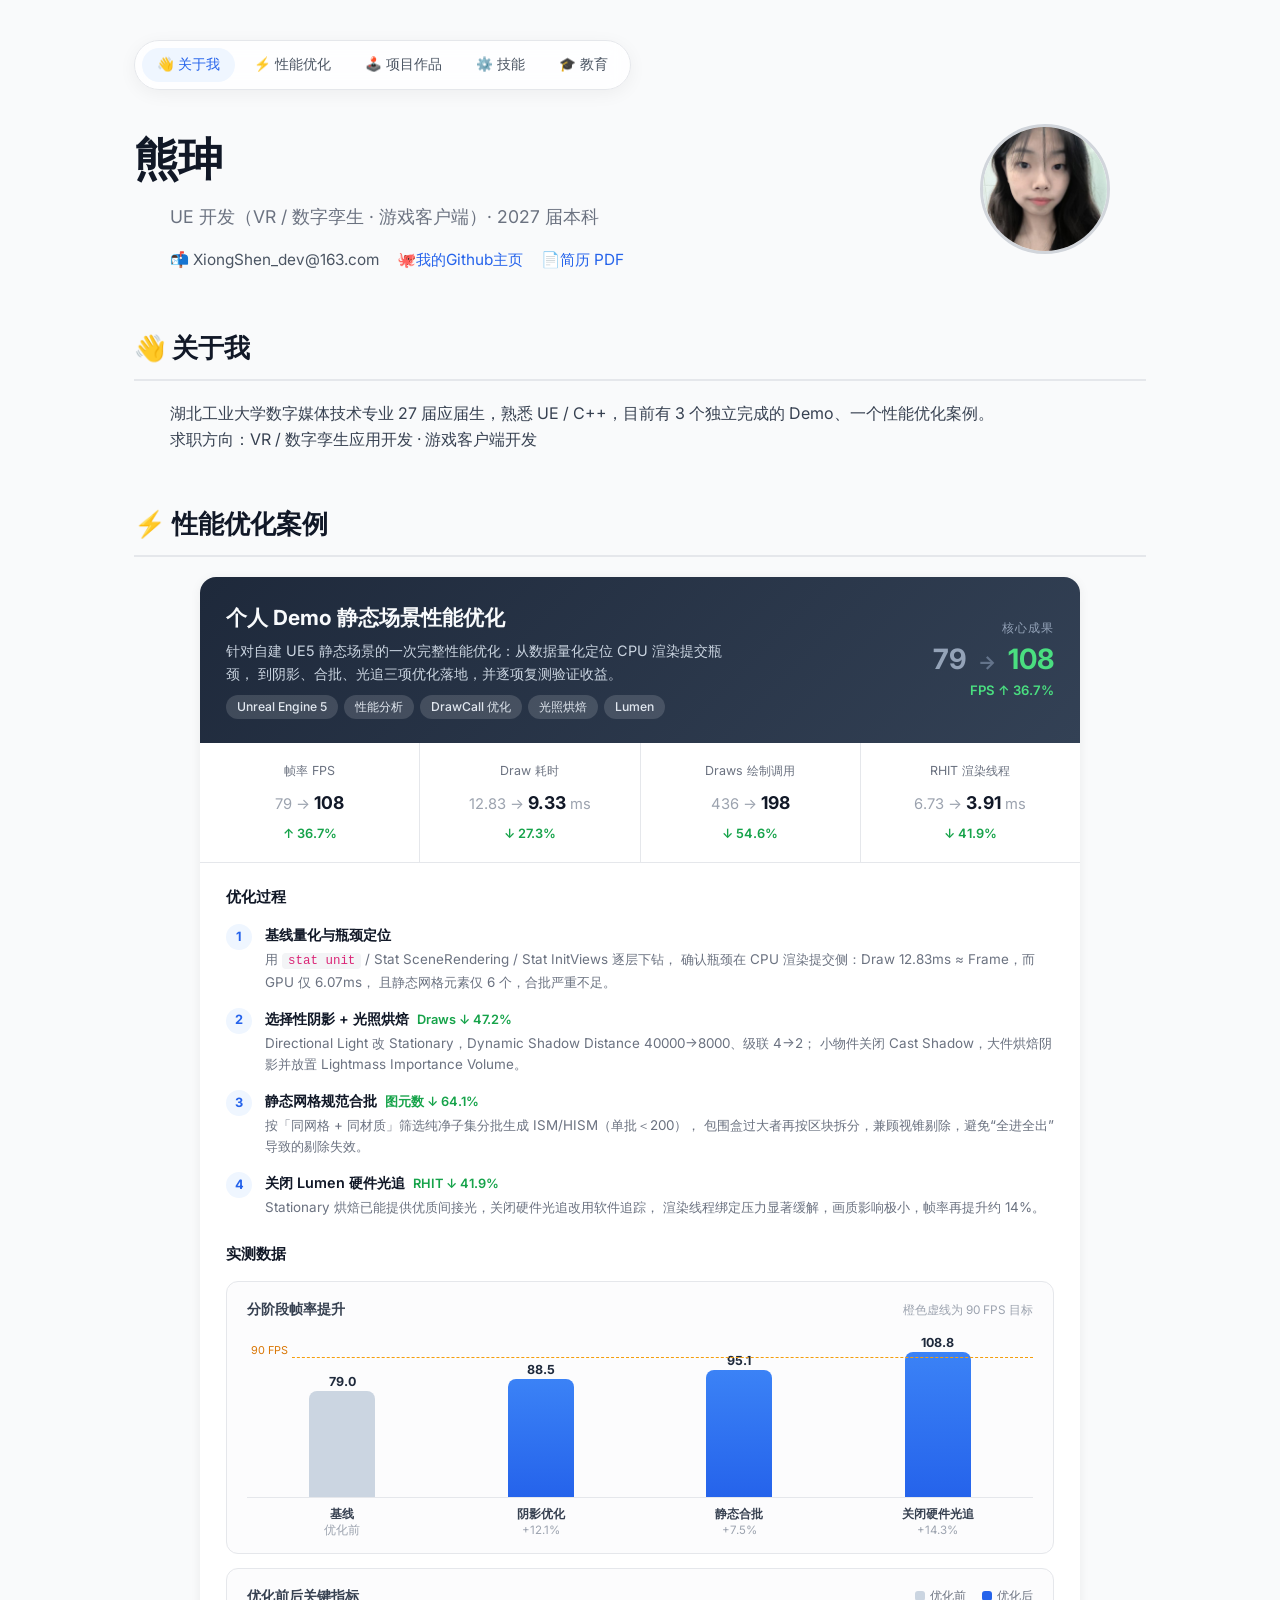
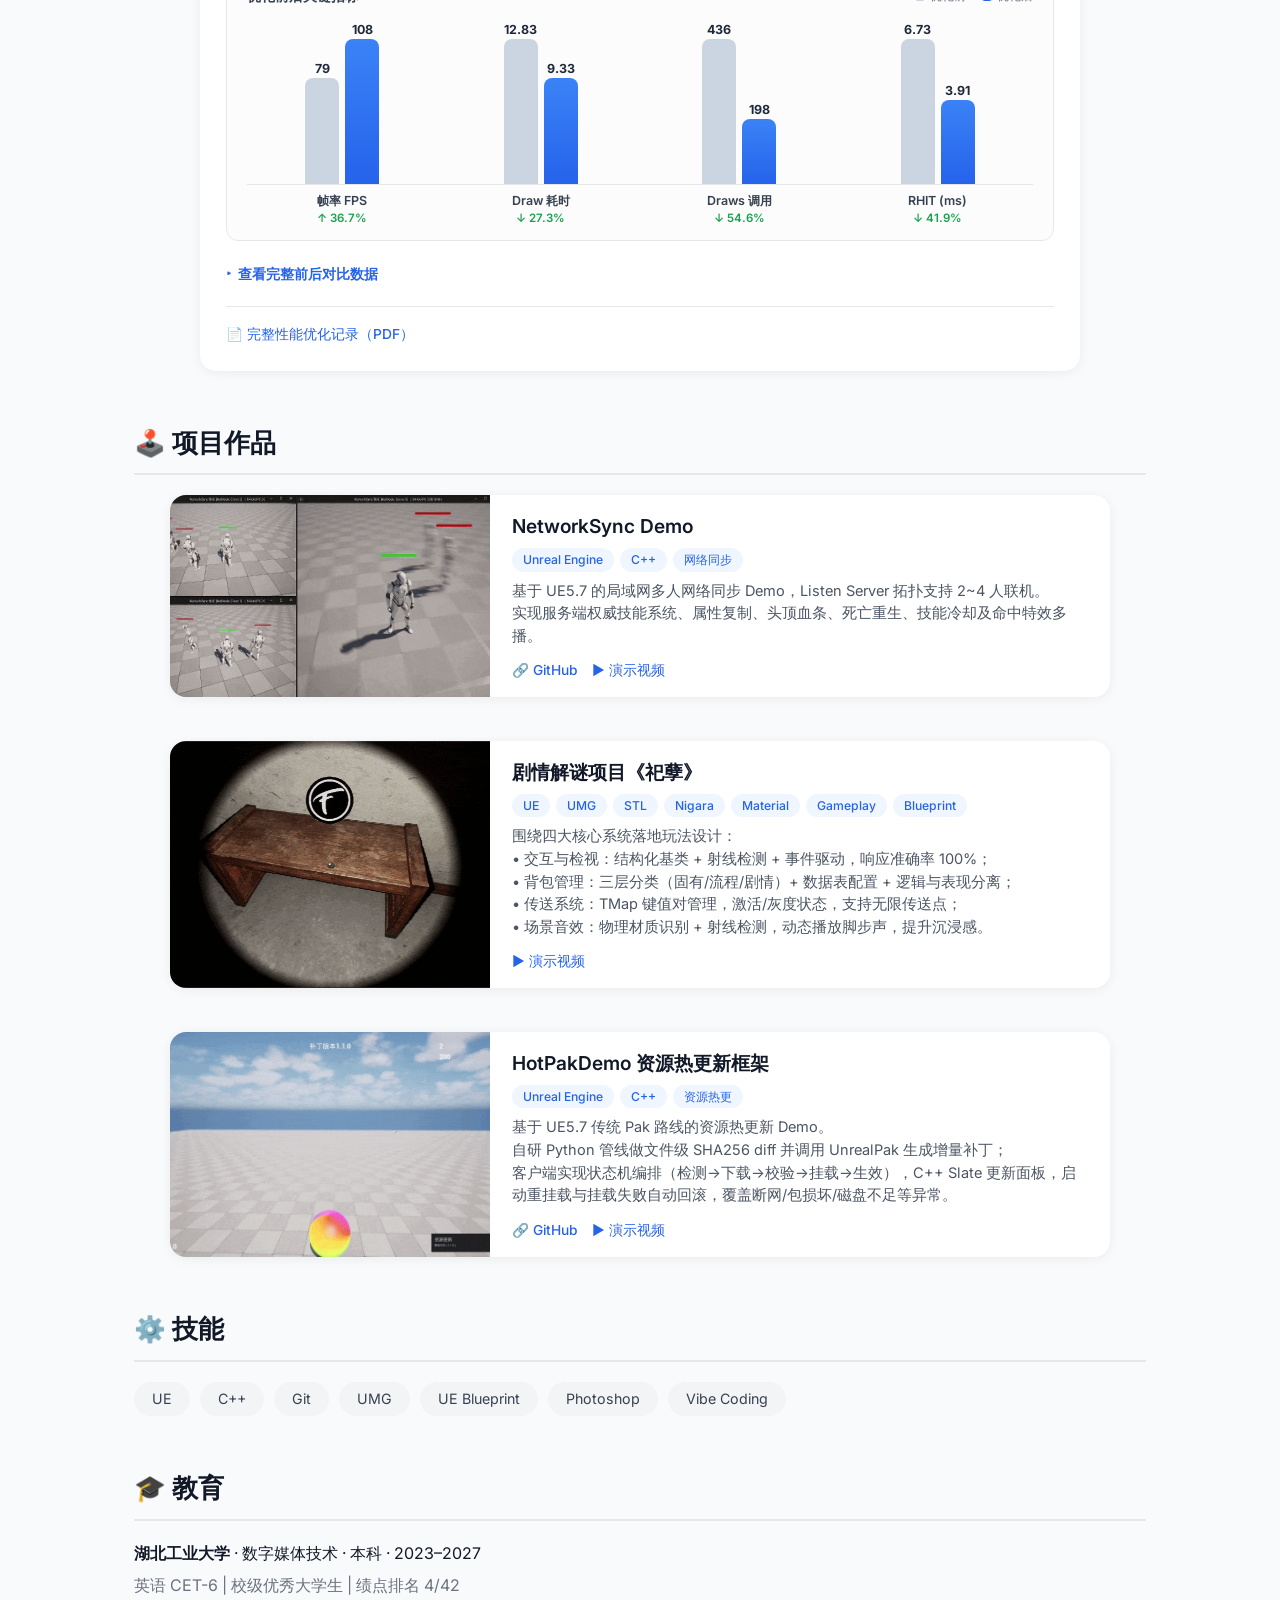
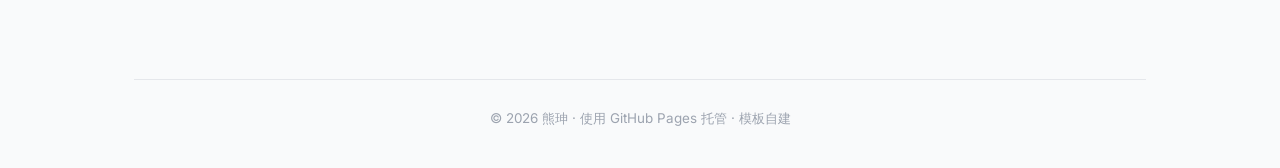
==== commit 471791d6: "更新文件" ====
--- a/index.html
+++ b/index.html
@@ -763,7 +763,7 @@
         <div class="header-left">
             <h1>熊珅</h1>
             <div class="header-body">
-                <p class="subtitle">游戏客户端开发 · 2027届本科</p>
+                <p class="subtitle">UE 开发（VR / 数字孪生 · 游戏客户端）· 2027 届本科</p>
                 <div class="header-info">
                     <div class="info-item">📬 XiongShen_dev@163.com</div>
                     <div class="info-item">
@@ -786,7 +786,8 @@
     <section id="about">
         <h2>👋 关于我</h2>
         <p class="about-text">
-            湖北工业大学数字媒体技术专业27届应届生，熟悉 UE / C++，目前有 3 个独立完成的游戏 Demo、一个性能优化案例。<br>
+            湖北工业大学数字媒体技术专业 27 届应届生，熟悉 UE / C++，目前有 3 个独立完成的 Demo、一个性能优化案例。<br>
+            求职方向：VR / 数字孪生应用开发 · 游戏客户端开发
         </p>
     </section>
 
@@ -797,7 +798,7 @@
 
             <div class="perf-case-head">
                 <div>
-                    <h3>个人游戏 Demo 静态场景性能优化</h3>
+                    <h3>个人 Demo 静态场景性能优化</h3>
                     <p class="perf-desc">
                         针对自建 UE5 静态场景的一次完整性能优化：从数据量化定位 CPU 渲染提交瓶颈，
                         到阴影、合批、光追三项优化落地，并逐项复测验证收益。
@@ -1021,11 +1022,11 @@
                 </div>
             </div>
 
-            <!-- 项目卡片 2 — 自创解谜游戏《祀孽》 -->
+            <!-- 项目卡片 2 — 自创解谜项目《祀孽》 -->
             <div class="project-card">
-                <img src="images/project3.gif" alt="自创解谜游戏" loading="lazy">
+                <img src="images/project3.gif" alt="解谜项目《祀孽》" loading="lazy">
                 <div class="project-content">
-                    <h3>剧情解谜游戏《祀孽》</h3>
+                    <h3>剧情解谜项目《祀孽》</h3>
                     <div class="tags">
                         <span class="tag">UE</span>
                         <span class="tag">UMG</span>
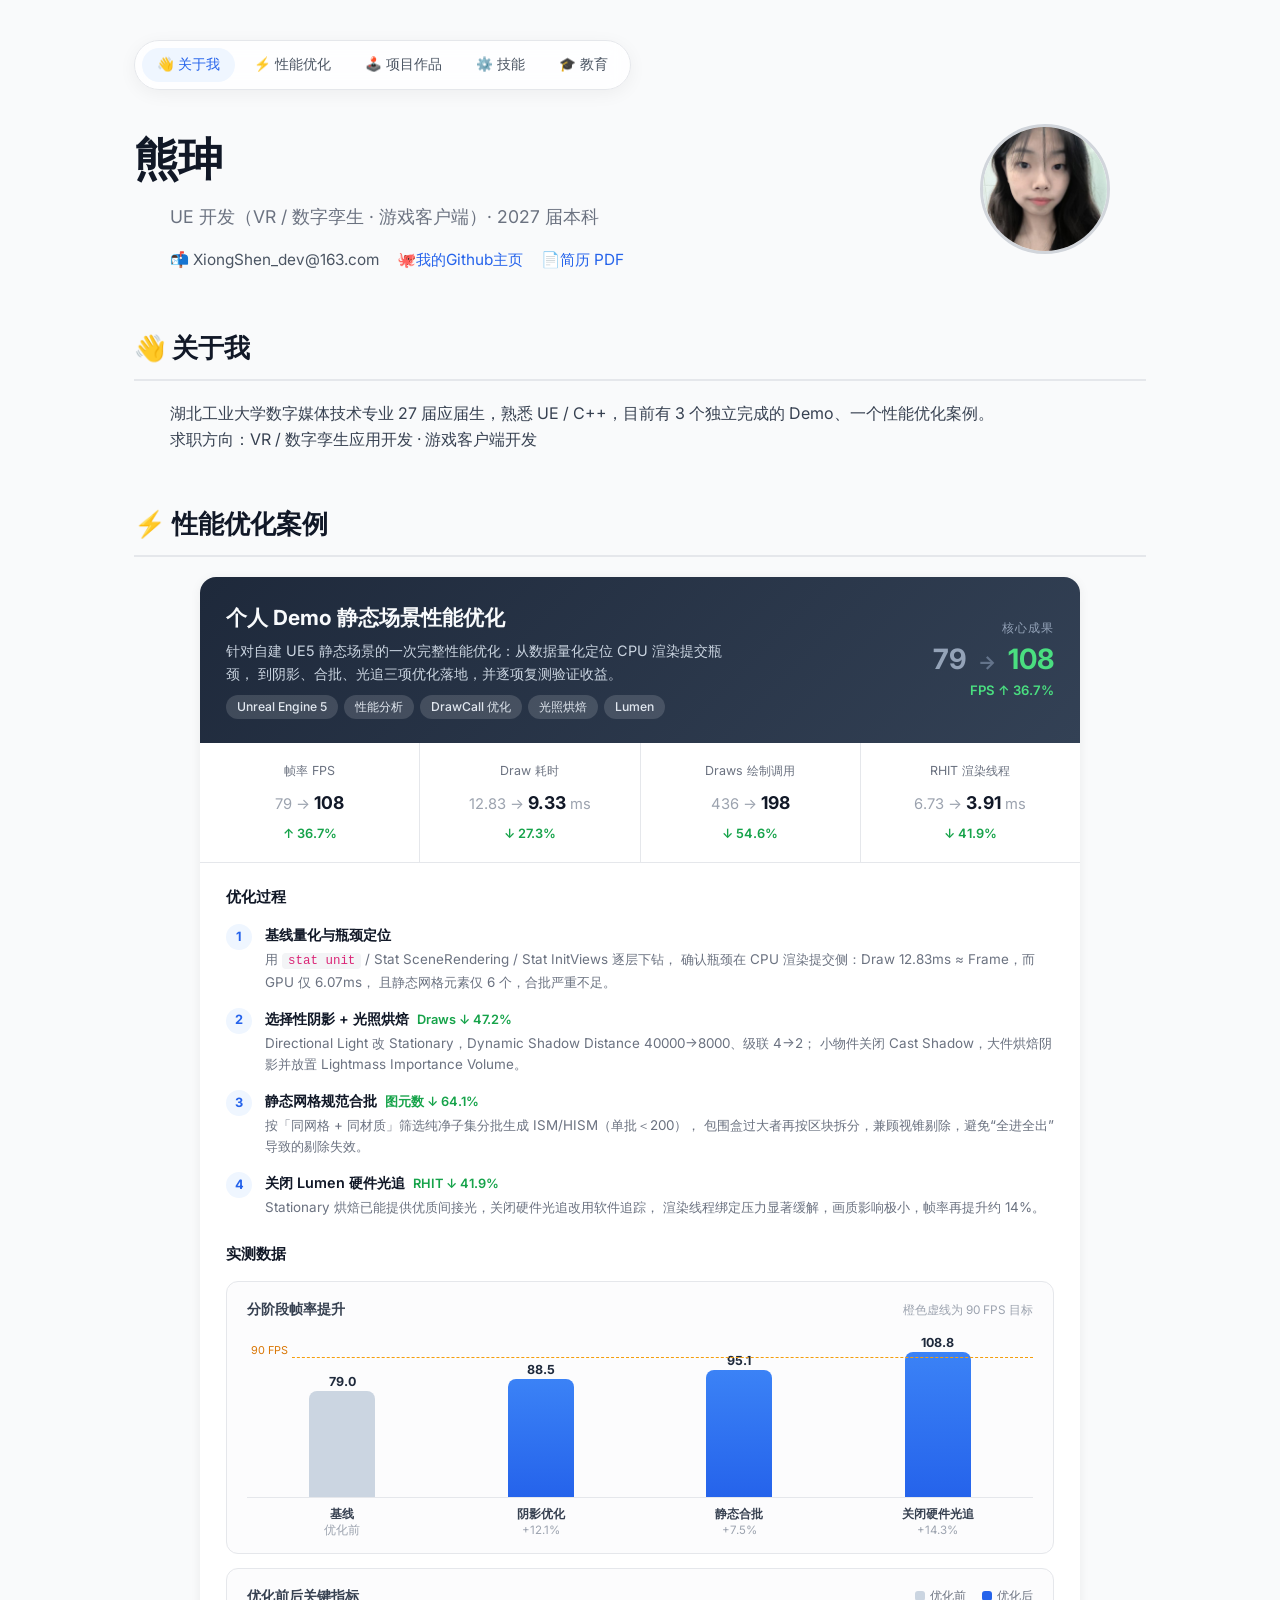
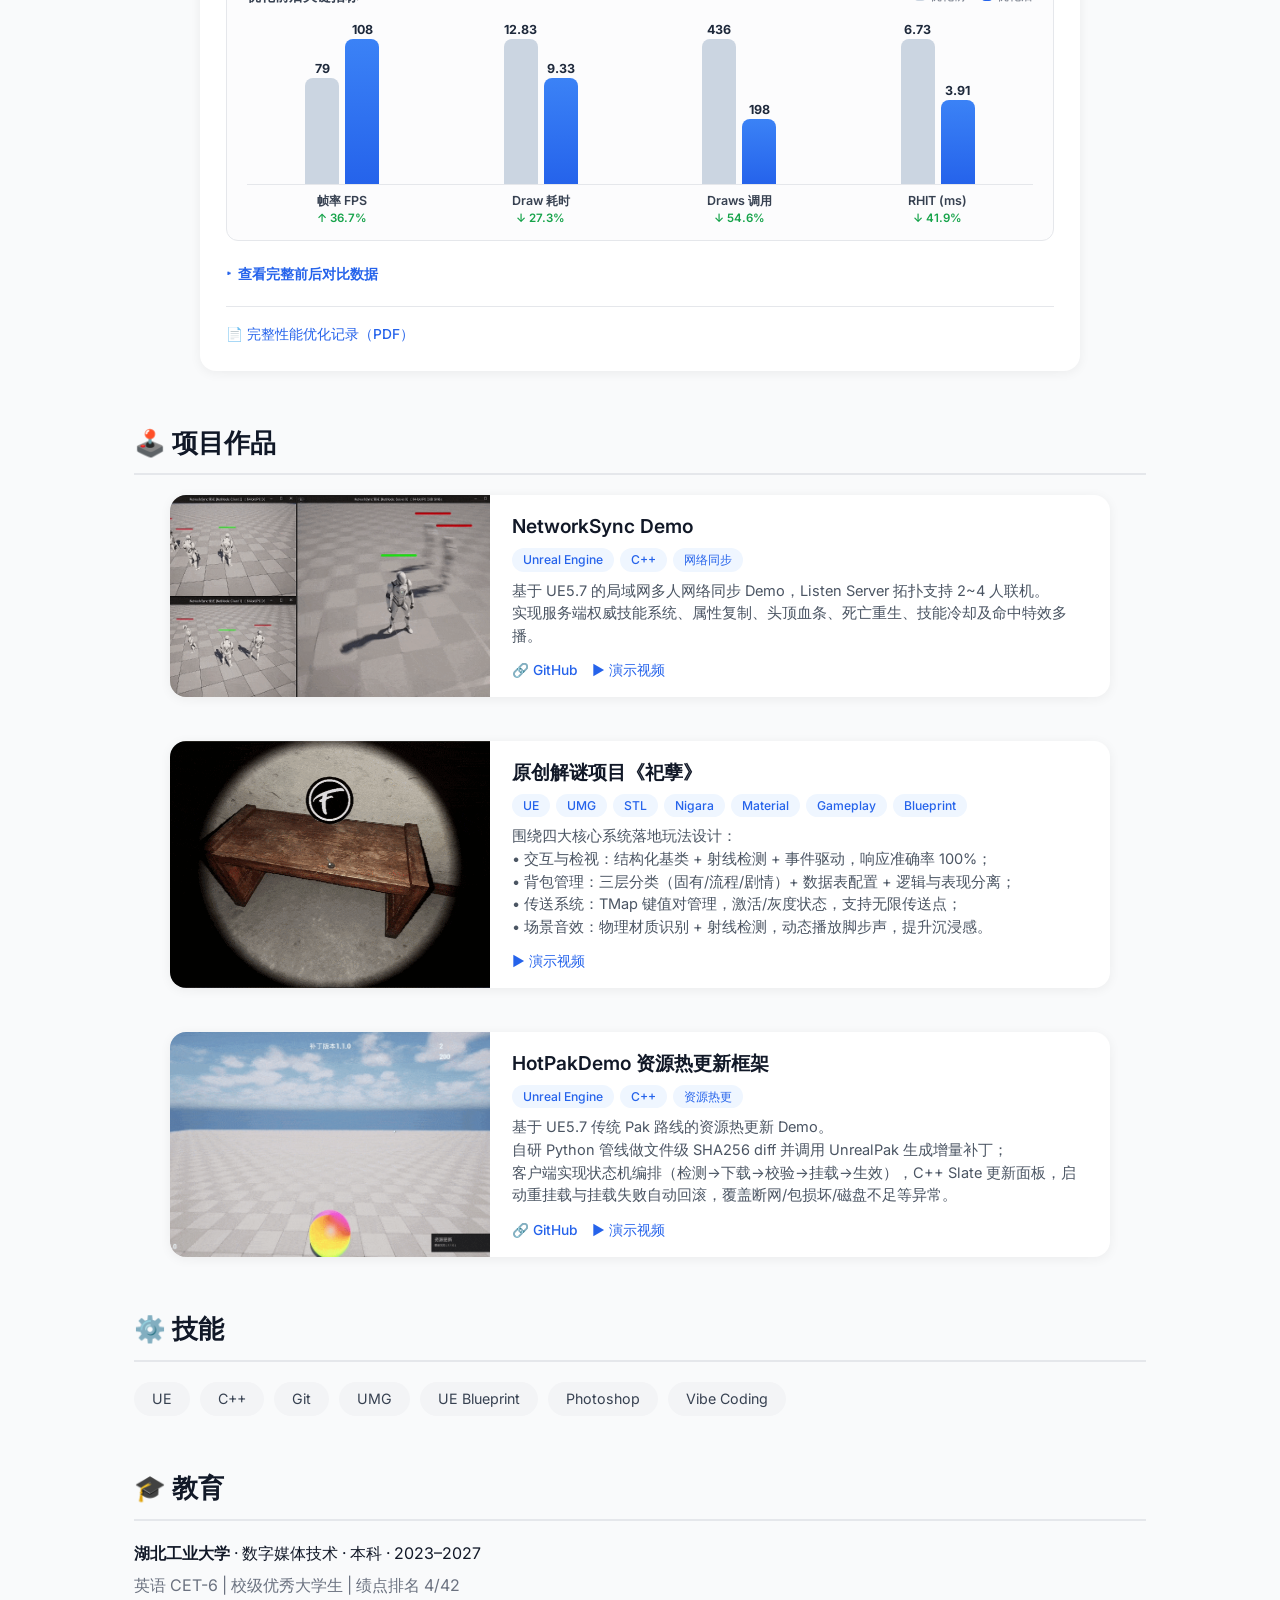
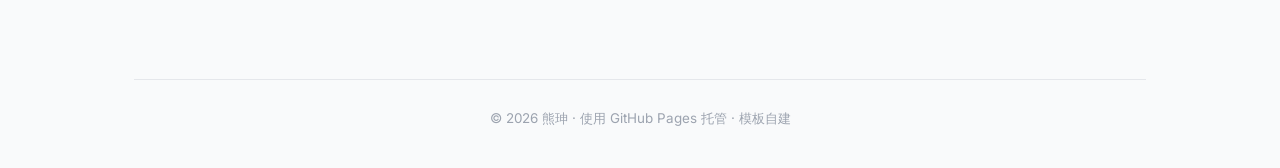
==== commit fa457ea0: "更新演示链接" ====
--- a/index.html
+++ b/index.html
@@ -1026,7 +1026,7 @@
             <div class="project-card">
                 <img src="images/project3.gif" alt="解谜项目《祀孽》" loading="lazy">
                 <div class="project-content">
-                    <h3>剧情解谜项目《祀孽》</h3>
+                    <h3>原创解谜项目《祀孽》</h3>
                     <div class="tags">
                         <span class="tag">UE</span>
                         <span class="tag">UMG</span>
@@ -1044,7 +1044,7 @@
                         • 场景音效：物理材质识别 + 射线检测，动态播放脚步声，提升沉浸感。
                     </p>
                     <div class="card-links">
-                        <a href="https://www.bilibili.com/video/BV1g8osBFEGW/?vd_source=54a3fe0864b012961aa26ec2aaa60e0f" target="_blank">▶️ 演示视频</a>
+                        <a href="https://www.bilibili.com/video/BV1Bup46hE1B/?vd_source=54a3fe0864b012961aa26ec2aaa60e0f" target="_blank">▶️ 演示视频</a>
                     </div>
                 </div>
             </div>
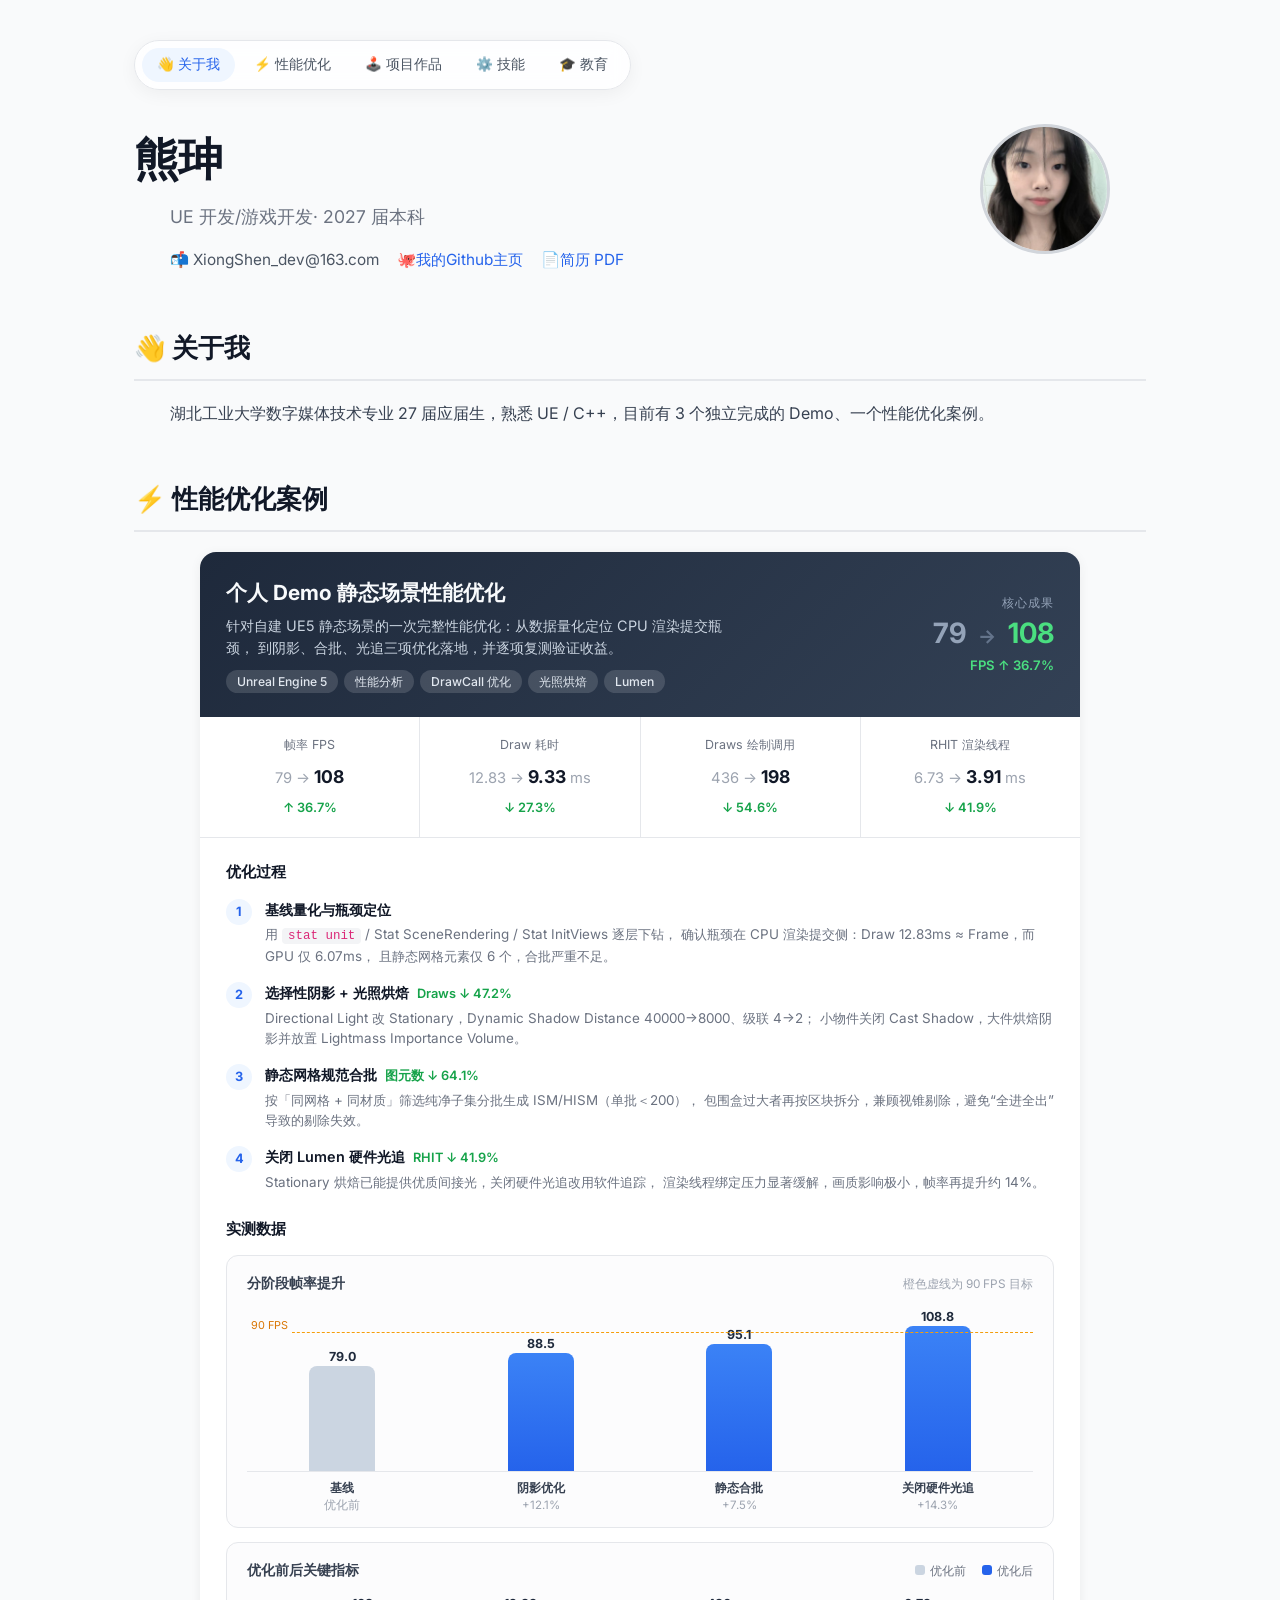
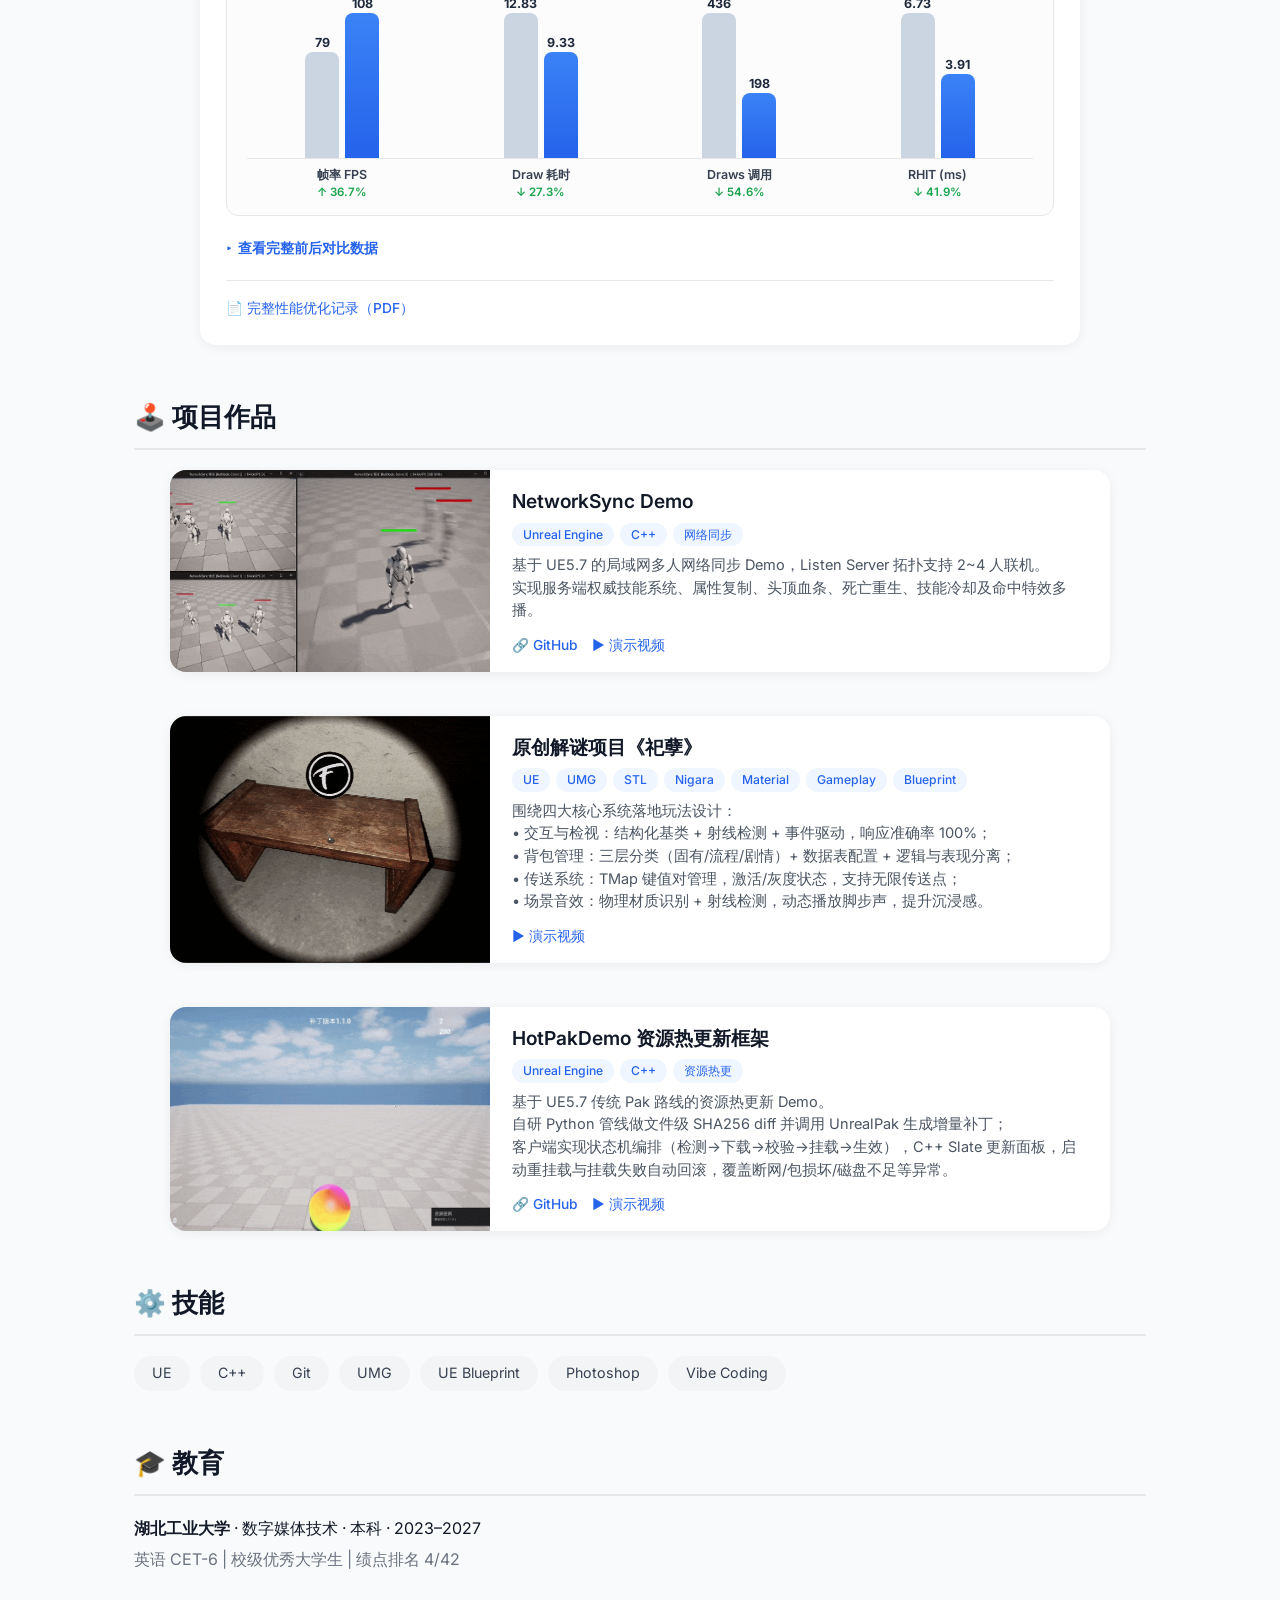
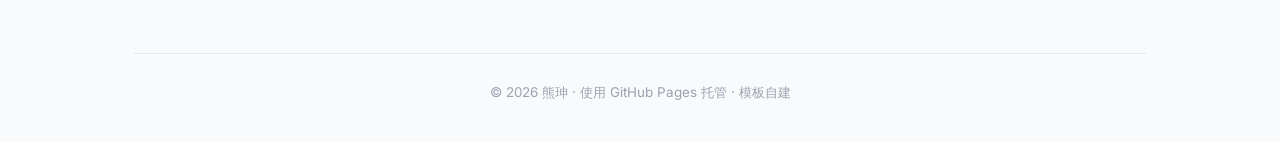
==== commit eabb58d3: "修改个人信息" ====
--- a/index.html
+++ b/index.html
@@ -763,7 +763,7 @@
         <div class="header-left">
             <h1>熊珅</h1>
             <div class="header-body">
-                <p class="subtitle">UE 开发（VR / 数字孪生 · 游戏客户端）· 2027 届本科</p>
+                <p class="subtitle">UE 开发/游戏开发· 2027 届本科</p>
                 <div class="header-info">
                     <div class="info-item">📬 XiongShen_dev@163.com</div>
                     <div class="info-item">
@@ -787,7 +787,6 @@
         <h2>👋 关于我</h2>
         <p class="about-text">
             湖北工业大学数字媒体技术专业 27 届应届生，熟悉 UE / C++，目前有 3 个独立完成的 Demo、一个性能优化案例。<br>
-            求职方向：VR / 数字孪生应用开发 · 游戏客户端开发
         </p>
     </section>
 
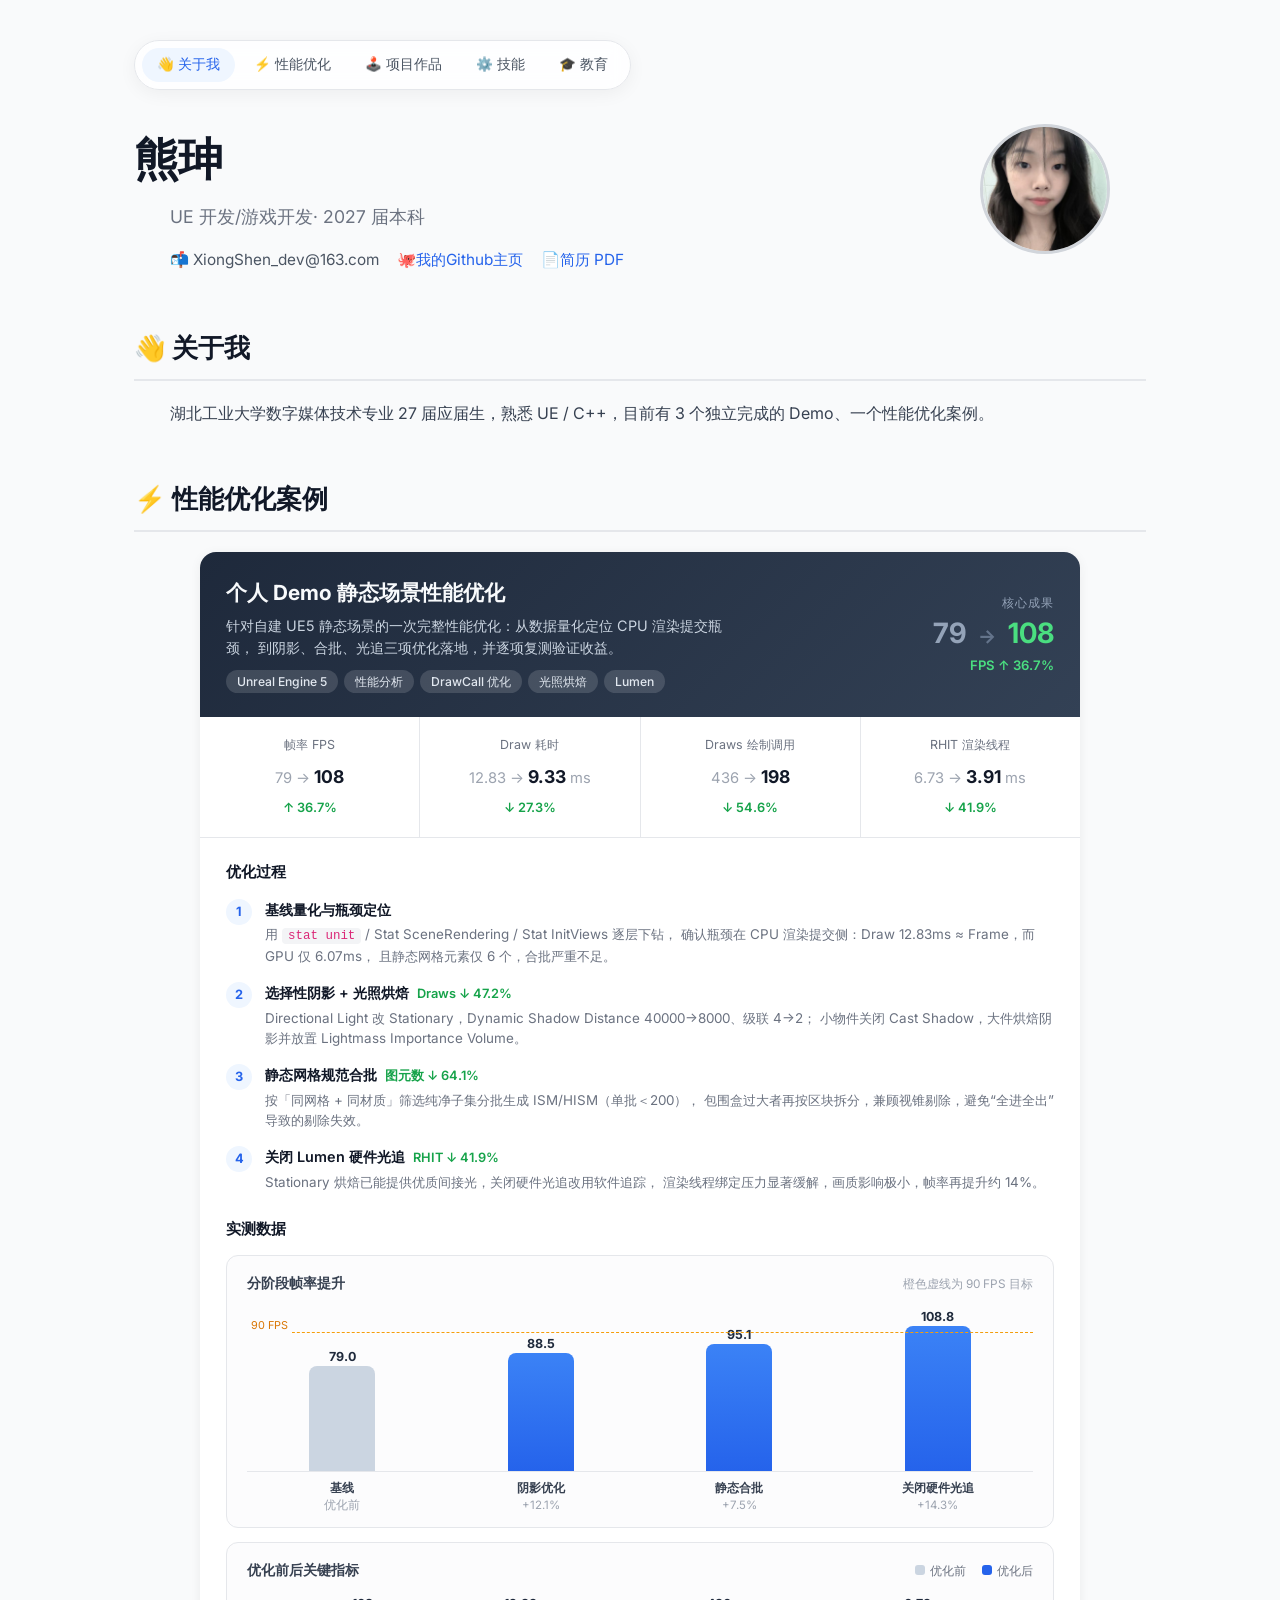
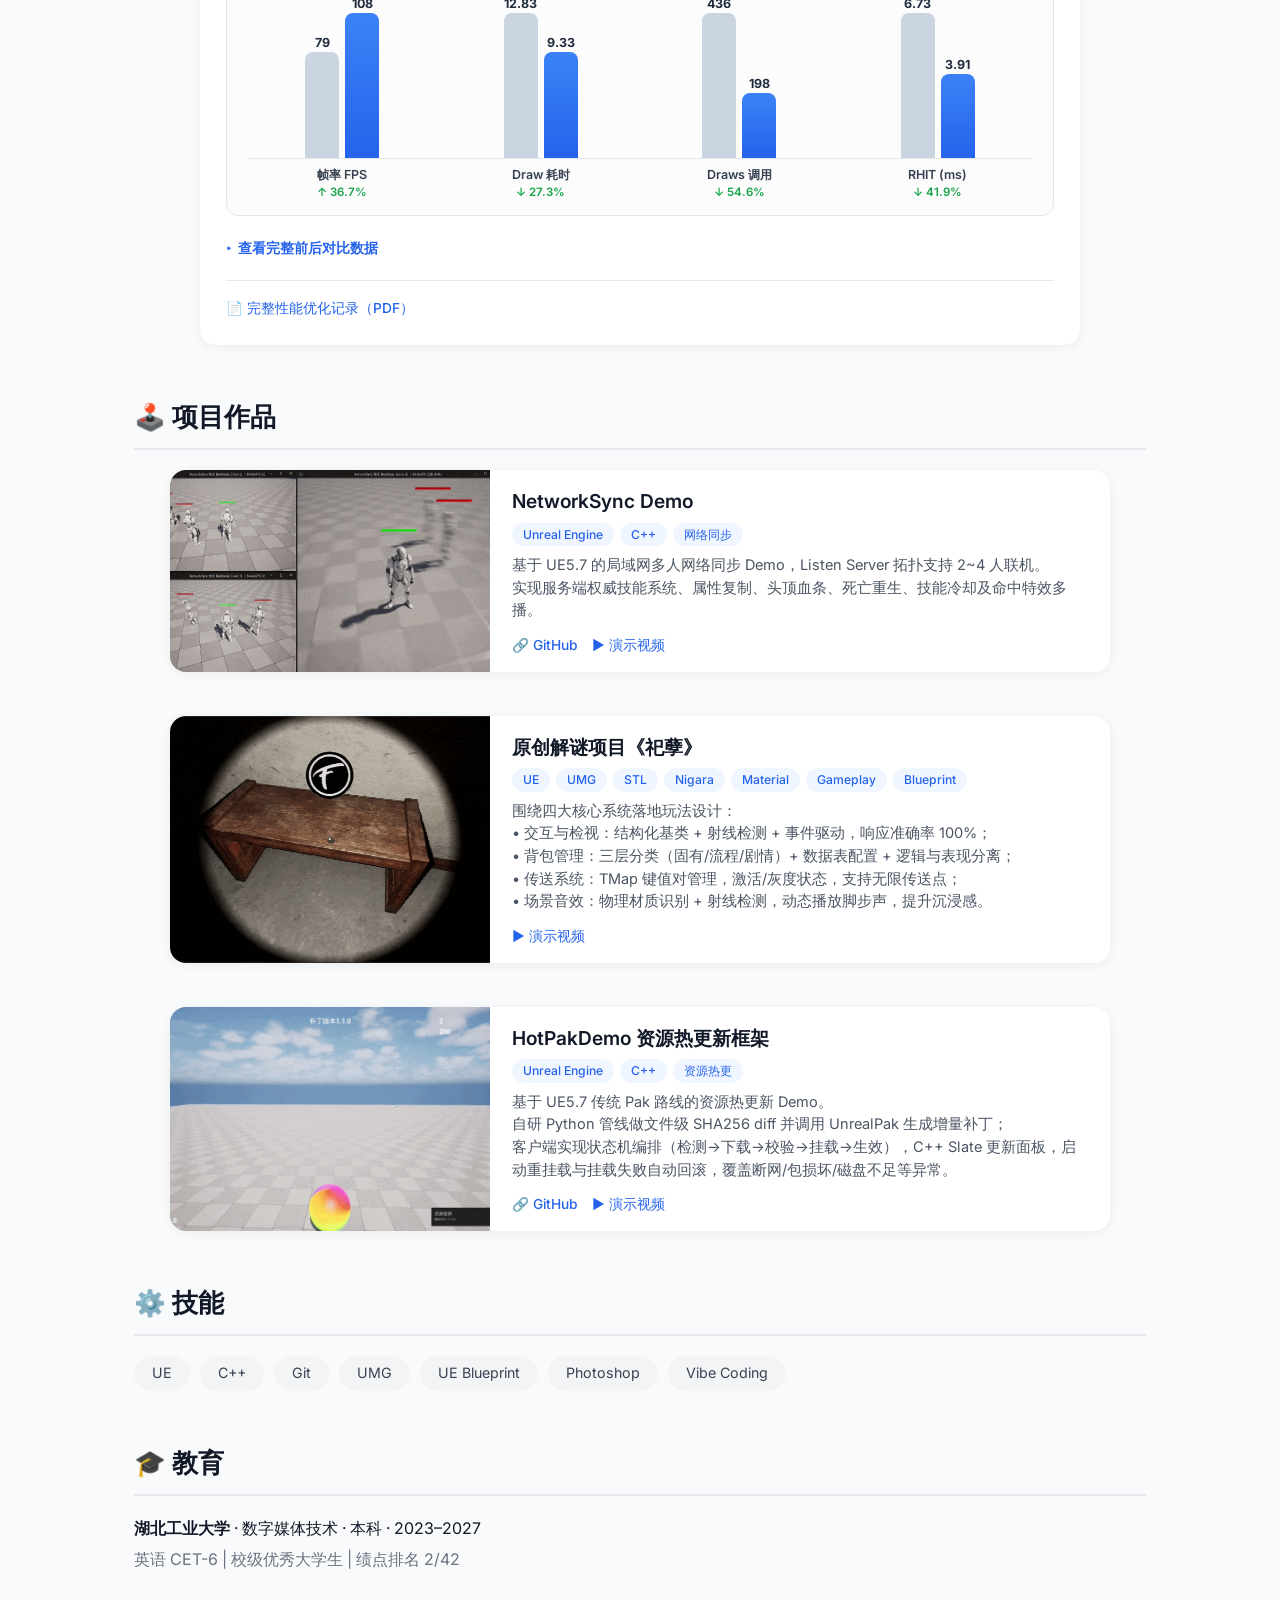
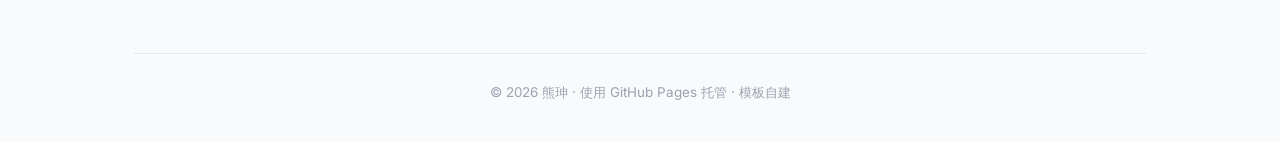
==== commit d36a16b2: "更新资料" ====
--- a/index.html
+++ b/index.html
@@ -1091,7 +1091,7 @@
     <section id="education">
         <h2>🎓 教育</h2>
         <p class="edu-info"><strong>湖北工业大学</strong> · 数字媒体技术 · 本科 · 2023–2027</p>
-        <p style="color:#6b7280; margin-bottom: 16px;"> 英语 CET-6 | 校级优秀大学生 | 绩点排名 4/42</p>
+        <p style="color:#6b7280; margin-bottom: 16px;"> 英语 CET-6 | 校级优秀大学生 | 绩点排名 2/42</p>
     </section>
 
     <!-- ==================== 底部 ==================== -->
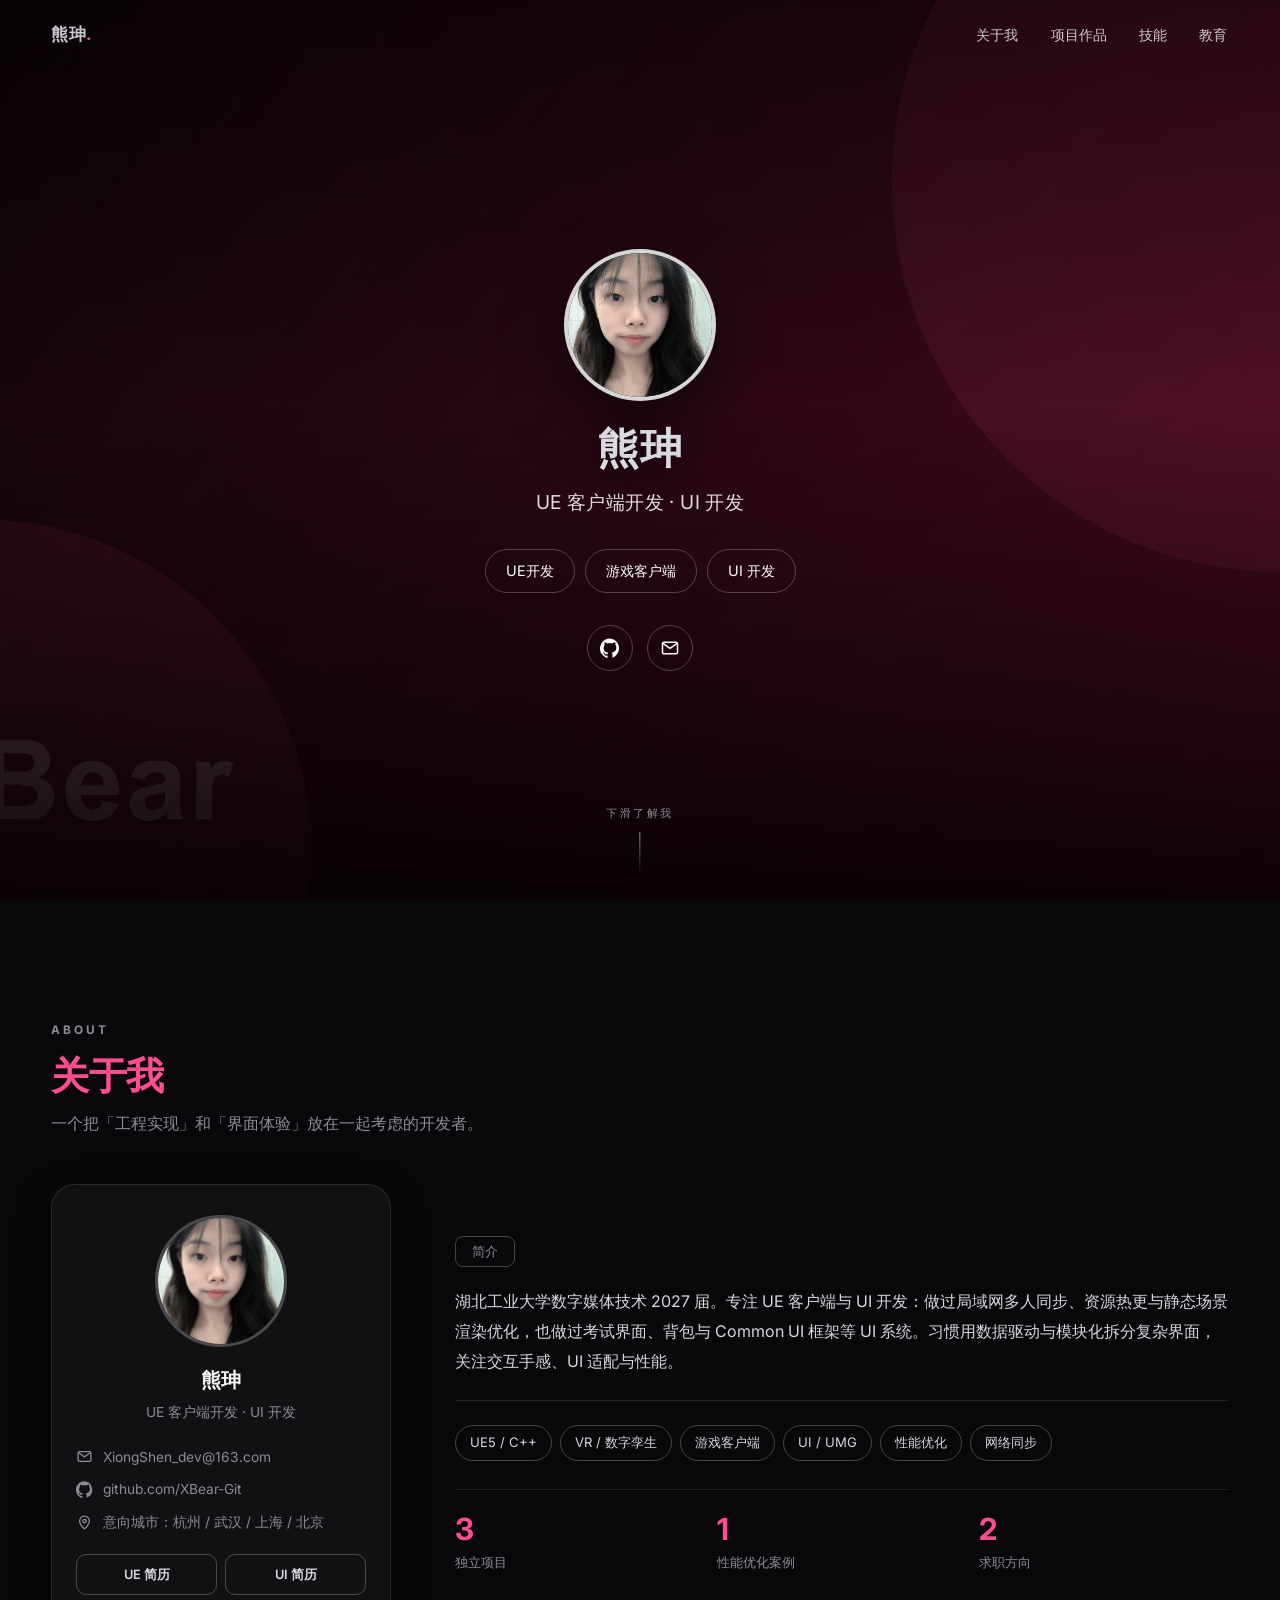
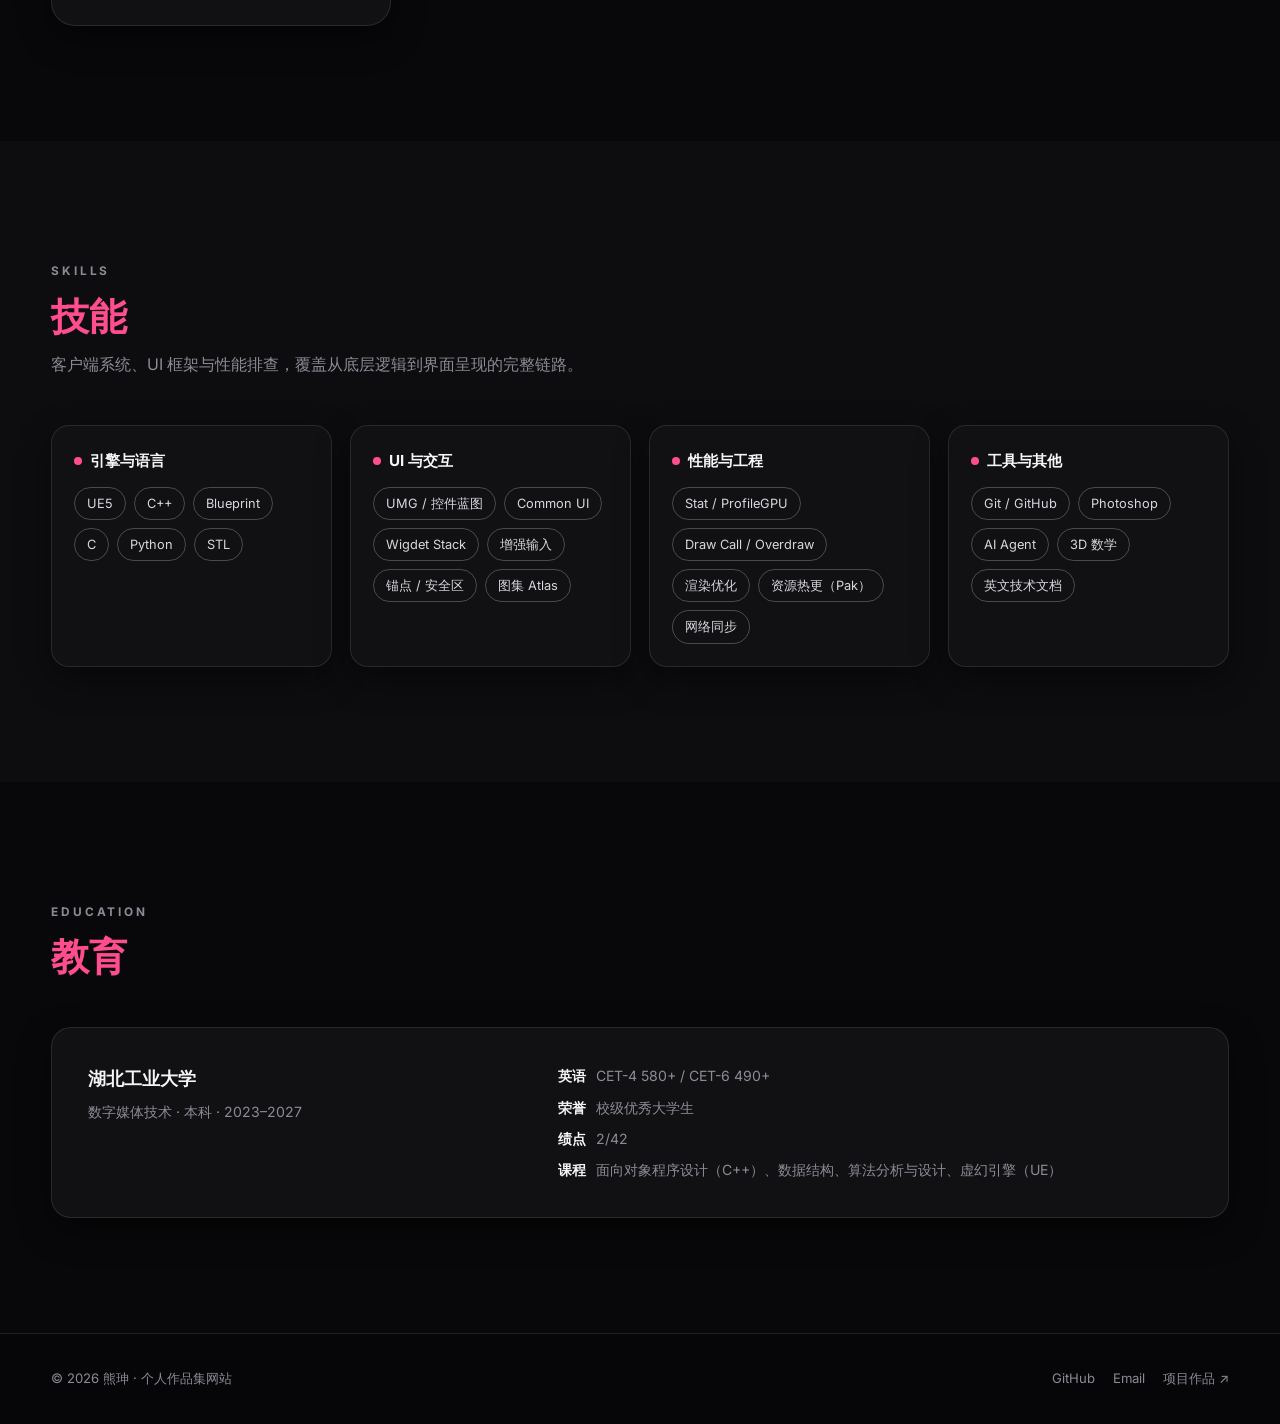
==== commit a7da315f: "更改主页框架" ====
--- a/index.html
+++ b/index.html
@@ -3,1100 +3,210 @@
 <head>
     <meta charset="UTF-8">
     <meta name="viewport" content="width=device-width, initial-scale=1.0">
-    <title>熊珅 - 个人作品集网站</title>
-    <link href="https://fonts.googleapis.com/css2?family=Inter:wght@400;600;700&display=swap" rel="stylesheet">
-    <style>
-        /* ---------- 全局重置 ---------- */
-        * { margin: 0; padding: 0; box-sizing: border-box; }
-        body {
-            font-family: 'Inter', -apple-system, BlinkMacSystemFont, sans-serif;
-            background: #f9fafb;
-            color: #111827;
-            line-height: 1.6;
-            max-width: 1060px;
-            margin: 0 auto;
-            padding: 40px 24px;
-        }
-        html { scroll-behavior: smooth; }
-
-        /* ---------- 顶部章节导航 ---------- */
-        .site-nav {
-            position: sticky;
-            top: 10px;
-            z-index: 50;
-            display: flex;
-            flex-wrap: wrap;
-            gap: 4px;
-            padding: 7px;
-            margin-bottom: 34px;
-            width: fit-content;
-            max-width: 100%;
-            background: rgba(255,255,255,0.82);
-            backdrop-filter: blur(10px);
-            -webkit-backdrop-filter: blur(10px);
-            border: 1px solid #e5e7eb;
-            border-radius: 999px;
-            box-shadow: 0 4px 18px rgba(0,0,0,0.05);
-        }
-        .site-nav a {
-            font-size: 0.85rem;
-            font-weight: 500;
-            color: #4b5563;
-            text-decoration: none;
-            padding: 6px 15px;
-            border-radius: 999px;
-            white-space: nowrap;
-            transition: background 0.15s, color 0.15s;
-        }
-        .site-nav a:hover {
-            background: #eff6ff;
-            color: #2563eb;
-        }
-        .site-nav a.active {
-            background: #eff6ff;
-            color: #2563eb;
-        }
-
-        /* 章节跳转时预留吸顶导航的高度 */
-        section[id] { scroll-margin-top: 78px; }
-
-        /* ---------- 头部（左侧姓名 + 与卡片对齐的信息 + 右侧头像） ---------- */
-        header {
-            position: relative;
-            min-height: 140px;
-            margin-bottom: 56px;
-        }
-        .header-left h1 {
-            font-size: 2.8rem;
-            font-weight: 700;
-            letter-spacing: -0.03em;
-            margin-bottom: 8px;
-        }
-        /* 副标题与联系方式与下方卡片同宽、同左边界 */
-        .header-body {
-            max-width: 940px;
-            margin: 0 auto;
-            padding-right: 150px;
-        }
-        .header-left .subtitle {
-            font-size: 1.1rem;
-            color: #6b7280;
-            margin-bottom: 16px;
-        }
-
-        /* 头部信息区：邮箱/手机纯文本，GitHub/简历为链接 */
-        .header-info {
-            font-size: 0.96rem;
-            color: #4b5563;
-            display: flex;
-            flex-wrap: wrap;
-            gap: 6px 18px;
-        }
-        .header-info .info-item {
-            display: inline-flex;
-            align-items: center;
-        }
-        .header-info a {
-            color: #2563eb;
-            text-decoration: none;
-        }
-        .header-info a:hover {
-            text-decoration: underline;
-        }
-
-        /* 头像占位符（圆形）——向中间靠，与卡片右边界对齐 */
-        .header-right {
-            position: absolute;
-            top: 0;
-            right: max(0px, calc((100% - 940px) / 2));
-        }
-        .avatar-wrapper {
-            width: 130px;
-            height: 130px;
-            border-radius: 50%;
-            background: #e5e7eb;
-            display: flex;
-            align-items: center;
-            justify-content: center;
-            overflow: hidden;
-            border: 3px solid #d1d5db;
-        }
-        .avatar-wrapper img {
-            width: 100%;
-            height: 100%;
-            object-fit: cover;
-            display: block;
-        }
-        .avatar-placeholder {
-            font-size: 0.85rem;
-            color: #9ca3af;
-            text-align: center;
-            line-height: 1.3;
-        }
-
-        /* ---------- 章节标题 ---------- */
-        section {
-            margin-bottom: 52px;
-        }
-        h2 {
-            font-size: 1.6rem;
-            font-weight: 600;
-            margin-bottom: 20px;
-            border-bottom: 2px solid #e5e7eb;
-            padding-bottom: 10px;
-        }
-
-        /* ---------- 关于我 ---------- */
-        .about-text {
-            color: #374151;
-            max-width: 940px;
-            margin: 0 auto;
-            font-size: 1rem;
-        }
-
-        /* ---------- 项目卡片（单列布局） ---------- */
-        .projects-grid {
-            display: grid;
-            grid-template-columns: 1fr;
-            gap: 44px;
-            max-width: 940px;
-            margin: 0 auto;
-        }
-
-        .project-card {
-            background: #ffffff;
-            border-radius: 16px;
-            overflow: hidden;
-            box-shadow: 0 2px 12px rgba(0,0,0,0.06);
-            display: flex;
-            flex-direction: row;
-            align-items: stretch;
-            min-height: 190px;
-            transition: transform 0.2s, box-shadow 0.2s;
-        }
-        .project-card:hover {
-            transform: translateY(-3px);
-            box-shadow: 0 8px 24px rgba(0,0,0,0.1);
-        }
-
-        /* ★ 动图居中显示，裁剪时左右对称 */
-        .project-card img {
-            width: 34%;
-            min-height: 190px;
-            object-fit: cover;
-            object-position: center;
-            display: block;
-            background: #e5e7eb;
-        }
-
-        .project-content {
-            padding: 16px 22px;
-            width: 66%;
-            display: flex;
-            flex-direction: column;
-            justify-content: center;
-        }
-        .project-content h3 {
-            font-size: 1.2rem;
-            font-weight: 600;
-            margin-bottom: 6px;
-        }
-        .tags {
-            display: flex;
-            flex-wrap: wrap;
-            gap: 6px;
-            margin-bottom: 8px;
-        }
-        .tag {
-            background: #eff6ff;
-            color: #2563eb;
-            font-size: 0.76rem;
-            padding: 2px 11px;
-            border-radius: 99px;
-            font-weight: 500;
-        }
-        .project-content p {
-            color: #4b5563;
-            font-size: 0.91rem;
-            line-height: 1.55;
-            margin-bottom: 12px;
-        }
-        .card-links {
-            display: flex;
-            gap: 14px;
-        }
-        .card-links a {
-            font-size: 0.86rem;
-            color: #2563eb;
-            text-decoration: none;
-            font-weight: 500;
-            display: inline-flex;
-            align-items: center;
-            gap: 4px;
-        }
-        .card-links a:hover { text-decoration: underline; }
-
-        /* ---------- 性能优化案例 ---------- */
-        .perf-case {
-            background: #ffffff;
-            border-radius: 16px;
-            box-shadow: 0 2px 12px rgba(0,0,0,0.06);
-            overflow: hidden;
-            max-width: 880px;
-            margin: 0 auto;
-        }
-        .perf-case-head {
-            background: linear-gradient(135deg, #1e293b 0%, #334155 100%);
-            color: #f8fafc;
-            padding: 24px 26px;
-            display: flex;
-            justify-content: space-between;
-            align-items: center;
-            flex-wrap: wrap;
-            gap: 18px;
-        }
-        .perf-case-head h3 {
-            font-size: 1.3rem;
-            font-weight: 700;
-            margin-bottom: 6px;
-        }
-        .perf-case-head .perf-desc {
-            color: #cbd5e1;
-            font-size: 0.9rem;
-            line-height: 1.55;
-            max-width: 500px;
-        }
-        .perf-case-head .tags { margin-top: 10px; margin-bottom: 0; }
-        .perf-case-head .tag {
-            background: rgba(255,255,255,0.14);
-            color: #e2e8f0;
-        }
-        .perf-hero {
-            text-align: right;
-            flex-shrink: 0;
-        }
-        .perf-hero .hero-label {
-            font-size: 0.76rem;
-            letter-spacing: 0.08em;
-            color: #94a3b8;
-            margin-bottom: 6px;
-        }
-        .perf-hero .hero-value {
-            font-size: 1.75rem;
-            font-weight: 700;
-            line-height: 1.1;
-        }
-        .perf-hero .hero-value .hero-from { color: #94a3b8; }
-        .perf-hero .hero-value .hero-arrow { color: #64748b; margin: 0 6px; font-size: 1.2rem; }
-        .perf-hero .hero-value .hero-to { color: #4ade80; }
-        .perf-hero .hero-delta {
-            margin-top: 6px;
-            font-size: 0.82rem;
-            color: #4ade80;
-            font-weight: 600;
-        }
-
-        /* 关键指标卡 */
-        .perf-metrics {
-            display: grid;
-            grid-template-columns: repeat(4, 1fr);
-            gap: 1px;
-            background: #e5e7eb;
-            border-bottom: 1px solid #e5e7eb;
-        }
-        .perf-metric {
-            background: #ffffff;
-            padding: 18px 14px;
-            text-align: center;
-        }
-        .perf-metric .m-label {
-            font-size: 0.78rem;
-            color: #6b7280;
-            margin-bottom: 8px;
-        }
-        .perf-metric .m-values {
-            font-size: 0.92rem;
-            color: #9ca3af;
-        }
-        .perf-metric .m-values strong { color: #111827; font-size: 1.1rem; }
-        .perf-metric .m-delta {
-            margin-top: 7px;
-            font-size: 0.8rem;
-            font-weight: 600;
-            color: #16a34a;
-        }
-
-        .perf-body { padding: 22px 26px 26px; }
-        .perf-subtitle {
-            font-size: 0.95rem;
-            font-weight: 600;
-            color: #111827;
-            margin-bottom: 14px;
-        }
-
-        /* 优化步骤时间线 */
-        .perf-steps { display: grid; gap: 14px; }
-        .perf-step { display: flex; gap: 13px; }
-        .perf-step .step-no {
-            width: 26px;
-            height: 26px;
-            border-radius: 50%;
-            background: #eff6ff;
-            color: #2563eb;
-            font-size: 0.8rem;
-            font-weight: 700;
-            display: flex;
-            align-items: center;
-            justify-content: center;
-            flex-shrink: 0;
-            margin-top: 1px;
-        }
-        .perf-step .step-title {
-            font-size: 0.9rem;
-            font-weight: 600;
-            color: #111827;
-        }
-        .perf-step .step-gain {
-            color: #16a34a;
-            font-weight: 600;
-            font-size: 0.8rem;
-            margin-left: 8px;
-        }
-        .perf-step p {
-            font-size: 0.84rem;
-            color: #6b7280;
-            line-height: 1.55;
-            margin-top: 3px;
-        }
-        .perf-step code {
-            background: #f3f4f6;
-            padding: 1px 6px;
-            border-radius: 4px;
-            font-size: 0.78rem;
-            color: #db2777;
-            font-family: ui-monospace, SFMono-Regular, Menlo, monospace;
-        }
-
-        /* ---------- 数据图表 ---------- */
-        .perf-chart {
-            margin-top: 14px;
-            padding: 16px 20px 14px;
-            border: 1px solid #e5e7eb;
-            border-radius: 12px;
-            background: #fcfcfd;
-        }
-        .chart-head {
-            display: flex;
-            justify-content: space-between;
-            align-items: baseline;
-            flex-wrap: wrap;
-            gap: 8px;
-            margin-bottom: 10px;
-        }
-        .chart-title { font-size: 0.86rem; font-weight: 600; color: #374151; }
-        .chart-note { font-size: 0.74rem; color: #9ca3af; }
-        .chart-legend { display: flex; gap: 16px; font-size: 0.76rem; color: #6b7280; }
-        .legend-item { display: inline-flex; align-items: center; gap: 5px; }
-        .legend-dot { width: 10px; height: 10px; border-radius: 3px; display: inline-block; }
-        .legend-dot.before { background: #cbd5e1; }
-        .legend-dot.after { background: #2563eb; }
-
-        /* 柱状图公共 */
-        .chart-plot,
-        .group-chart {
-            position: relative;
-            display: flex;
-            align-items: flex-end;
-            justify-content: center;
-            gap: 16px;
-            height: 168px;
-            padding: 22px 4px 0;
-            border-bottom: 1px solid #e5e7eb;
-        }
-        .chart-col,
-        .chart-group {
-            flex: 1;
-            height: 100%;
-            display: flex;
-            align-items: flex-end;
-            justify-content: center;
-            gap: 6px;
-        }
-        .chart-bar {
-            width: 100%;
-            max-width: 66px;
-            height: 0;                 /* 初始高度为 0，进入视口后动画到 --h */
-            border-radius: 8px 8px 0 0;
-            position: relative;
-            transition: height 0.9s cubic-bezier(0.22, 1, 0.36, 1);
-        }
-        .chart-bar.grow { height: var(--h); }
-        .chart-group .chart-bar { max-width: 34px; }
-        .chart-bar .bar-val {
-            position: absolute;
-            top: -19px;
-            left: 50%;
-            transform: translateX(-50%);
-            font-size: 0.78rem;
-            font-weight: 700;
-            color: #1e293b;
-            white-space: nowrap;
-            opacity: 0;
-            transition: opacity 0.4s ease 0.35s;
-        }
-        .chart-bar.grow .bar-val { opacity: 1; }
-        .chart-bar.b-before { background: #cbd5e1; }
-        .chart-bar.b-after { background: linear-gradient(180deg, #3b82f6, #2563eb); }
-
-        /* 90 FPS 目标参考线 */
-        .chart-target {
-            position: absolute;
-            left: 0;
-            right: 0;
-            border-top: 1px dashed #f59e0b;
-            z-index: 2;
-        }
-        .chart-target span {
-            position: absolute;
-            left: 0;
-            top: -16px;
-            font-size: 0.68rem;
-            color: #d97706;
-            background: #fcfcfd;
-            padding: 0 4px;
-        }
-
-        /* 图表下方标签 */
-        .chart-x-labels,
-        .group-labels {
-            display: flex;
-            gap: 16px;
-            padding: 8px 4px 0;
-        }
-        .chart-x-labels > div,
-        .group-labels > div {
-            flex: 1;
-            text-align: center;
-            font-size: 0.78rem;
-            font-weight: 600;
-            color: #374151;
-            line-height: 1.35;
-        }
-        .chart-x-labels small,
-        .group-labels .g-delta {
-            display: block;
-            font-size: 0.72rem;
-            font-weight: 600;
-            color: #16a34a;
-            margin-top: 1px;
-        }
-        .chart-x-labels small { color: #9ca3af; font-weight: 400; }
-
-        /* 尊重系统“减少动态效果”设置 */
-        @media (prefers-reduced-motion: reduce) {
-            html { scroll-behavior: auto; }
-            .chart-bar, .chart-bar .bar-val { transition: none; }
-        }
-
-        /* 折叠区：完整数据 / 更多截图 */
-        .perf-details { margin-top: 18px; }
-        .perf-details > summary {
-            cursor: pointer;
-            font-size: 0.88rem;
-            font-weight: 600;
-            color: #2563eb;
-            list-style: none;
-            display: inline-flex;
-            align-items: center;
-            gap: 6px;
-        }
-        .perf-details > summary::-webkit-details-marker { display: none; }
-        .perf-details > summary::before {
-            content: "▸";
-            font-size: 0.7rem;
-            transition: transform 0.15s;
-        }
-        .perf-details[open] > summary::before { transform: rotate(90deg); }
-
-        .perf-table {
-            width: 100%;
-            border-collapse: collapse;
-            margin-top: 12px;
-            font-size: 0.83rem;
-        }
-        .perf-table th, .perf-table td {
-            padding: 7px 10px;
-            border-bottom: 1px solid #e5e7eb;
-            text-align: right;
-            white-space: nowrap;
-        }
-        .perf-table th:first-child, .perf-table td:first-child {
-            text-align: left;
-            color: #374151;
-        }
-        .perf-table thead th {
-            color: #6b7280;
-            font-weight: 600;
-            background: #f9fafb;
-        }
-        .perf-table td.good { color: #16a34a; font-weight: 600; }
-
-        .perf-links {
-            margin-top: 20px;
-            padding-top: 16px;
-            border-top: 1px solid #e5e7eb;
-            display: flex;
-            flex-wrap: wrap;
-            gap: 16px;
-        }
-        .perf-links a {
-            font-size: 0.86rem;
-            color: #2563eb;
-            text-decoration: none;
-            font-weight: 500;
-        }
-        .perf-links a:hover { text-decoration: underline; }
-
-        /* ---------- 技能标签云 ---------- */
-        .skills-cloud {
-            display: flex;
-            flex-wrap: wrap;
-            gap: 10px;
-        }
-        .skill-item {
-            background: #f3f4f6;
-            padding: 6px 18px;
-            border-radius: 50px;
-            font-size: 0.89rem;
-            color: #374151;
-        }
-
-        /* ---------- 教育/联系 ---------- */
-        .edu-info {
-            margin-bottom: 6px;
-        }
-        .contact-link {
-            color: #2563eb;
-            text-decoration: none;
-        }
-        .contact-link:hover { text-decoration: underline; }
-
-        /* ---------- 底部 ---------- */
-        footer {
-            text-align: center;
-            color: #9ca3af;
-            font-size: 0.84rem;
-            margin-top: 80px;
-            padding-top: 28px;
-            border-top: 1px solid #e5e7eb;
-        }
-
-        /* ---------- PDF 弹窗 ---------- */
-        .pdf-modal {
-            position: fixed;
-            inset: 0;
-            z-index: 100;
-            display: flex;
-            align-items: center;
-            justify-content: center;
-            padding: 24px;
-        }
-        .pdf-modal[hidden] { display: none; }
-        .pdf-modal-backdrop {
-            position: absolute;
-            inset: 0;
-            background: rgba(17, 24, 39, 0.6);
-            backdrop-filter: blur(2px);
-            -webkit-backdrop-filter: blur(2px);
-        }
-        .pdf-modal-panel {
-            position: relative;
-            width: min(920px, 100%);
-            height: min(88vh, 1040px);
-            background: #ffffff;
-            border-radius: 14px;
-            overflow: hidden;
-            display: flex;
-            flex-direction: column;
-            box-shadow: 0 24px 64px rgba(0, 0, 0, 0.35);
-        }
-        .pdf-modal-head {
-            display: flex;
-            align-items: center;
-            justify-content: space-between;
-            gap: 12px;
-            padding: 10px 14px;
-            border-bottom: 1px solid #e5e7eb;
-        }
-        .pdf-modal-title {
-            font-size: 0.92rem;
-            font-weight: 600;
-            color: #111827;
-        }
-        .pdf-modal-actions {
-            display: flex;
-            align-items: center;
-            gap: 14px;
-        }
-        .pdf-modal-external {
-            font-size: 0.8rem;
-            color: #2563eb;
-            text-decoration: none;
-        }
-        .pdf-modal-external:hover { text-decoration: underline; }
-        .pdf-modal-close {
-            width: 30px;
-            height: 30px;
-            border: none;
-            border-radius: 8px;
-            background: #f3f4f6;
-            color: #374151;
-            font-size: 0.9rem;
-            line-height: 1;
-            cursor: pointer;
-        }
-        .pdf-modal-close:hover { background: #e5e7eb; }
-        .pdf-modal-body {
-            flex: 1;
-            background: #f3f4f6;
-        }
-        .pdf-modal-body iframe {
-            width: 100%;
-            height: 100%;
-            border: 0;
-            display: block;
-        }
-        body.modal-open { overflow: hidden; }
-        @media (max-width: 550px) {
-            .pdf-modal { padding: 0; }
-            .pdf-modal-panel {
-                width: 100%;
-                height: 100%;
-                border-radius: 0;
-            }
-        }
-
-        /* ---------- 移动端适配 ---------- */
-        @media (max-width: 850px) {
-            header {
-                display: flex;
-                flex-direction: column-reverse;
-                align-items: center;
-                text-align: center;
-                gap: 20px;
-                min-height: 0;
-            }
-            .header-right {
-                position: static;
-                right: auto;
-            }
-            .header-body {
-                max-width: none;
-                margin: 0;
-                padding-right: 0;
-            }
-            .header-info {
-                justify-content: center;
-            }
-            .avatar-wrapper {
-                width: 105px;
-                height: 105px;
-            }
-            .header-left h1 {
-                font-size: 2.2rem;
-            }
-            .perf-metrics {
-                grid-template-columns: repeat(2, 1fr);
-            }
-        }
-        @media (max-width: 550px) {
-            body { padding: 24px 16px; }
-            .site-nav {
-                width: 100%;
-                top: 6px;
-                border-radius: 16px;
-                justify-content: center;
-            }
-            .perf-case-head { padding: 20px; }
-            .perf-hero { text-align: left; }
-            .perf-body { padding: 18px; }
-            .perf-chart { padding: 14px 12px 12px; }
-            .chart-plot,
-            .group-chart { gap: 8px; height: 150px; }
-            .chart-bar { max-width: 42px; }
-            .chart-group .chart-bar { max-width: 22px; }
-            .chart-bar .bar-val { font-size: 0.68rem; }
-            .chart-x-labels,
-            .group-labels { gap: 8px; font-size: 0.7rem; }
-            .chart-x-labels > div,
-            .group-labels > div { font-size: 0.7rem; }
-            .perf-table { font-size: 0.76rem; }
-            .perf-table th, .perf-table td { padding: 6px 5px; }
-            .project-card {
-                flex-direction: column;
-                min-height: auto;
-            }
-            .project-card img {
-                width: 100%;
-                min-height: 170px;
-            }
-            .project-content {
-                width: 100%;
-                padding: 14px;
-            }
-        }
-    </style>
+    <title>熊珅 · 个人网站</title>
+    <meta name="description" content="熊珅的个人网站：UE 客户端开发 / UI 开发作品集，包含项目作品、性能优化案例、技能与教育背景。">
+    <link rel="icon" type="image/png" href="assets/img/favicon.png">
+    <link rel="preconnect" href="https://fonts.googleapis.com">
+    <link rel="preconnect" href="https://fonts.gstatic.com" crossorigin>
+    <link href="https://fonts.googleapis.com/css2?family=Inter:wght@400;500;600;700&display=swap" rel="stylesheet">
+    <link rel="stylesheet" href="assets/style.css">
 </head>
-<body>
-
-    <!-- ==================== 顶部章节导航 ==================== -->
-    <nav class="site-nav">
-        <a href="#about">👋 关于我</a>
-        <a href="#perf">⚡ 性能优化</a>
-        <a href="#projects">🕹️ 项目作品</a>
-        <a href="#skills">⚙️ 技能</a>
-        <a href="#education">🎓 教育</a>
+<body id="top">
+
+    <!-- ==================== 顶部导航 ==================== -->
+    <nav class="nav" id="siteNav">
+        <a class="brand" href="#top">熊珅<span>.</span></a>
+        <div class="nav-links">
+            <a href="#about">关于我</a>
+            <a href="projects.html" target="_blank" rel="noopener">项目作品</a>
+            <a href="#skills">技能</a>
+            <a href="#education">教育</a>
+        </div>
     </nav>
 
-    <!-- ==================== 头部（左文右图） ==================== -->
-    <header>
-        <div class="header-left">
+    <!-- ==================== Hero ==================== -->
+    <header class="hero">
+        <div class="hero-bg" aria-hidden="true">
+            <div class="hero-slide is-active" data-hero-slide style="background-image:url('assets/img/hero/hero-1.jpg')"></div>
+            <div class="hero-slide" data-hero-slide style="background-image:url('assets/img/hero/hero-2.jpg')"></div>
+            <div class="hero-slide" data-hero-slide style="background-image:url('assets/img/hero/hero-3.jpg')"></div>
+        </div>
+
+        <div class="hero-inner">
+            <img class="hero-avatar" src="assets/img/avatar.jpg" alt="熊珅的头像">
             <h1>熊珅</h1>
-            <div class="header-body">
-                <p class="subtitle">UE 开发/游戏开发· 2027 届本科</p>
-                <div class="header-info">
-                    <div class="info-item">📬 XiongShen_dev@163.com</div>
-                    <div class="info-item">
-                        🐙 <a href="https://github.com/XBear-Git" target="_blank">我的Github主页</a>
-                    </div>
-                    <div class="info-item">
-                        📄 <a href="docs/resume.pdf" class="js-pdf" data-pdf-title="简历 PDF" target="_blank" rel="noopener">简历 PDF</a>
-                    </div>
-                </div>
-            </div>
-        </div>
-        <div class="header-right">
-            <div class="avatar-wrapper">
-                <img src="images/avatar.jpg" alt="我的头像">
-            </div>
-        </div>
+            <p class="tagline">UE 客户端开发 · UI 开发</p>
+
+            <div class="hero-pills">
+                <a class="pill" href="projects.html#game" target="_blank" rel="noopener">UE开发</a>
+                <a class="pill" href="projects.html#game" target="_blank" rel="noopener">游戏客户端</a>
+                <a class="pill" href="projects.html#ui" target="_blank" rel="noopener">UI 开发</a>
+            </div>
+
+            <div class="hero-socials">
+                <a href="https://github.com/XBear-Git" target="_blank" rel="noopener" aria-label="GitHub 主页" title="GitHub">
+                    <svg viewBox="0 0 24 24" fill="currentColor" aria-hidden="true"><path d="M12 .5a12 12 0 0 0-3.8 23.4c.6.1.8-.3.8-.6v-2.2c-3.3.7-4-1.6-4-1.6-.5-1.4-1.3-1.8-1.3-1.8-1.1-.7.1-.7.1-.7 1.2.1 1.8 1.2 1.8 1.2 1.1 1.8 2.8 1.3 3.5 1 .1-.8.4-1.3.8-1.6-2.7-.3-5.5-1.3-5.5-5.9 0-1.3.5-2.4 1.2-3.2-.1-.3-.5-1.5.1-3.2 0 0 1-.3 3.3 1.2a11.5 11.5 0 0 1 6 0C17.3 4.7 18.3 5 18.3 5c.6 1.7.2 2.9.1 3.2.8.8 1.2 1.9 1.2 3.2 0 4.6-2.8 5.6-5.5 5.9.4.4.8 1.1.8 2.2v3.3c0 .3.2.7.8.6A12 12 0 0 0 12 .5z"/></svg>
+                </a>
+                <a href="mailto:XiongShen_dev@163.com" aria-label="发送邮件" title="Email">
+                    <svg viewBox="0 0 24 24" fill="none" stroke="currentColor" stroke-width="1.8" aria-hidden="true"><rect x="3" y="5" width="18" height="14" rx="2"/><path d="m3.5 6.5 8.5 6 8.5-6"/></svg>
+                </a>
+            </div>
+        </div>
+
+        <a class="scroll-cue" href="#about" aria-label="向下滚动">下滑了解我</a>
     </header>
 
-    <!-- ==================== 关于我 ==================== -->
-    <section id="about">
-        <h2>👋 关于我</h2>
-        <p class="about-text">
-            湖北工业大学数字媒体技术专业 27 届应届生，熟悉 UE / C++，目前有 3 个独立完成的 Demo、一个性能优化案例。<br>
-        </p>
-    </section>
-
-    <!-- ==================== 性能优化案例 ==================== -->
-    <section id="perf">
-        <h2>⚡ 性能优化案例</h2>
-        <div class="perf-case">
-
-            <div class="perf-case-head">
-                <div>
-                    <h3>个人 Demo 静态场景性能优化</h3>
-                    <p class="perf-desc">
-                        针对自建 UE5 静态场景的一次完整性能优化：从数据量化定位 CPU 渲染提交瓶颈，
-                        到阴影、合批、光追三项优化落地，并逐项复测验证收益。
-                    </p>
-                    <div class="tags">
-                        <span class="tag">Unreal Engine 5</span>
-                        <span class="tag">性能分析</span>
-                        <span class="tag">DrawCall 优化</span>
-                        <span class="tag">光照烘焙</span>
-                        <span class="tag">Lumen</span>
-                    </div>
-                </div>
-                <div class="perf-hero">
-                    <div class="hero-label">核心成果</div>
-                    <div class="hero-value">
-                        <span class="hero-from">79</span>
-                        <span class="hero-arrow">→</span>
-                        <span class="hero-to">108</span>
-                    </div>
-                    <div class="hero-delta">FPS ↑ 36.7%</div>
-                </div>
-            </div>
-
-            <!-- 关键指标 -->
-            <div class="perf-metrics">
-                <div class="perf-metric">
-                    <div class="m-label">帧率 FPS</div>
-                    <div class="m-values">79 → <strong>108</strong></div>
-                    <div class="m-delta">↑ 36.7%</div>
-                </div>
-                <div class="perf-metric">
-                    <div class="m-label">Draw 耗时</div>
-                    <div class="m-values">12.83 → <strong>9.33</strong> ms</div>
-                    <div class="m-delta">↓ 27.3%</div>
-                </div>
-                <div class="perf-metric">
-                    <div class="m-label">Draws 绘制调用</div>
-                    <div class="m-values">436 → <strong>198</strong></div>
-                    <div class="m-delta">↓ 54.6%</div>
-                </div>
-                <div class="perf-metric">
-                    <div class="m-label">RHIT 渲染线程</div>
-                    <div class="m-values">6.73 → <strong>3.91</strong> ms</div>
-                    <div class="m-delta">↓ 41.9%</div>
-                </div>
-            </div>
-
-            <div class="perf-body">
-
-                <!-- 优化过程 -->
-                <div class="perf-subtitle">优化过程</div>
-                <div class="perf-steps">
-                    <div class="perf-step">
-                        <div class="step-no">1</div>
-                        <div>
-                            <div class="step-title">基线量化与瓶颈定位</div>
-                            <p>
-                                用 <code>stat unit</code> / Stat SceneRendering / Stat InitViews 逐层下钻，
-                                确认瓶颈在 CPU 渲染提交侧：Draw 12.83ms ≈ Frame，而 GPU 仅 6.07ms，
-                                且静态网格元素仅 6 个，合批严重不足。
-                            </p>
-                        </div>
-                    </div>
-                    <div class="perf-step">
-                        <div class="step-no">2</div>
-                        <div>
-                            <div class="step-title">选择性阴影 + 光照烘焙<span class="step-gain">Draws ↓ 47.2%</span></div>
-                            <p>
-                                Directional Light 改 Stationary，Dynamic Shadow Distance 40000→8000、级联 4→2；
-                                小物件关闭 Cast Shadow，大件烘焙阴影并放置 Lightmass Importance Volume。
-                            </p>
-                        </div>
-                    </div>
-                    <div class="perf-step">
-                        <div class="step-no">3</div>
-                        <div>
-                            <div class="step-title">静态网格规范合批<span class="step-gain">图元数 ↓ 64.1%</span></div>
-                            <p>
-                                按「同网格 + 同材质」筛选纯净子集分批生成 ISM/HISM（单批＜200），
-                                包围盒过大者再按区块拆分，兼顾视锥剔除，避免“全进全出”导致的剔除失效。
-                            </p>
-                        </div>
-                    </div>
-                    <div class="perf-step">
-                        <div class="step-no">4</div>
-                        <div>
-                            <div class="step-title">关闭 Lumen 硬件光追<span class="step-gain">RHIT ↓ 41.9%</span></div>
-                            <p>
-                                Stationary 烘焙已能提供优质间接光，关闭硬件光追改用软件追踪，
-                                渲染线程绑定压力显著缓解，画质影响极小，帧率再提升约 14%。
-                            </p>
-                        </div>
-                    </div>
-                </div>
-
-                <!-- 实测数据（图表） -->
-                <div class="perf-subtitle" style="margin-top: 24px;">实测数据</div>
-
-                <!-- 分阶段帧率提升 -->
-                <div class="perf-chart">
-                    <div class="chart-head">
-                        <span class="chart-title">分阶段帧率提升</span>
-                        <span class="chart-note">橙色虚线为 90 FPS 目标</span>
-                    </div>
-                    <div class="chart-plot">
-                        <div class="chart-target" style="bottom: 82.7%;"><span>90 FPS</span></div>
-                        <div class="chart-col">
-                            <div class="chart-bar b-before" style="--h: 72.6%;"><span class="bar-val">79.0</span></div>
-                        </div>
-                        <div class="chart-col">
-                            <div class="chart-bar b-after" style="--h: 81.4%;"><span class="bar-val">88.5</span></div>
-                        </div>
-                        <div class="chart-col">
-                            <div class="chart-bar b-after" style="--h: 87.5%;"><span class="bar-val">95.1</span></div>
-                        </div>
-                        <div class="chart-col">
-                            <div class="chart-bar b-after" style="--h: 100%;"><span class="bar-val">108.8</span></div>
-                        </div>
-                    </div>
-                    <div class="chart-x-labels">
-                        <div>基线<small>优化前</small></div>
-                        <div>阴影优化<small>+12.1%</small></div>
-                        <div>静态合批<small>+7.5%</small></div>
-                        <div>关闭硬件光追<small>+14.3%</small></div>
-                    </div>
-                </div>
-
-                <!-- 优化前后关键指标 -->
-                <div class="perf-chart">
-                    <div class="chart-head">
-                        <span class="chart-title">优化前后关键指标</span>
-                        <span class="chart-legend">
-                            <span class="legend-item"><i class="legend-dot before"></i>优化前</span>
-                            <span class="legend-item"><i class="legend-dot after"></i>优化后</span>
-                        </span>
-                    </div>
-                    <div class="group-chart">
-                        <div class="chart-group">
-                            <div class="chart-bar b-before" style="--h: 73%;"><span class="bar-val">79</span></div>
-                            <div class="chart-bar b-after" style="--h: 100%;"><span class="bar-val">108</span></div>
-                        </div>
-                        <div class="chart-group">
-                            <div class="chart-bar b-before" style="--h: 100%;"><span class="bar-val">12.83</span></div>
-                            <div class="chart-bar b-after" style="--h: 73%;"><span class="bar-val">9.33</span></div>
-                        </div>
-                        <div class="chart-group">
-                            <div class="chart-bar b-before" style="--h: 100%;"><span class="bar-val">436</span></div>
-                            <div class="chart-bar b-after" style="--h: 45%;"><span class="bar-val">198</span></div>
-                        </div>
-                        <div class="chart-group">
-                            <div class="chart-bar b-before" style="--h: 100%;"><span class="bar-val">6.73</span></div>
-                            <div class="chart-bar b-after" style="--h: 58%;"><span class="bar-val">3.91</span></div>
-                        </div>
-                    </div>
-                    <div class="group-labels">
-                        <div>帧率 FPS<span class="g-delta">↑ 36.7%</span></div>
-                        <div>Draw 耗时<span class="g-delta">↓ 27.3%</span></div>
-                        <div>Draws 调用<span class="g-delta">↓ 54.6%</span></div>
-                        <div>RHIT (ms)<span class="g-delta">↓ 41.9%</span></div>
-                    </div>
-                </div>
-
-                <!-- 完整数据 -->
-                <details class="perf-details">
-                    <summary>查看完整前后对比数据</summary>
-                    <table class="perf-table">
-                        <thead>
-                            <tr>
-                                <th>指标</th>
-                                <th>优化前</th>
-                                <th>优化后</th>
-                                <th>提升幅度</th>
-                            </tr>
-                        </thead>
-                        <tbody>
-                            <tr><td>帧率 FPS</td><td>79</td><td>108</td><td class="good">+36.7%</td></tr>
-                            <tr><td>Frame 帧时间 (ms)</td><td>12.84</td><td>9.19</td><td class="good">-28.4%</td></tr>
-                            <tr><td>Draw 耗时 (ms)</td><td>12.83</td><td>9.33</td><td class="good">-27.3%</td></tr>
-                            <tr><td>RHIT (ms)</td><td>6.73</td><td>3.91</td><td class="good">-41.9%</td></tr>
-                            <tr><td>GPU Time (ms)</td><td>6.07</td><td>4.84</td><td class="good">-20.3%</td></tr>
-                            <tr><td>Draws 总绘制调用</td><td>436</td><td>198</td><td class="good">-54.6%</td></tr>
-                            <tr><td>DrawPrimitive Calls</td><td>537.2</td><td>258.13</td><td class="good">-51.9%</td></tr>
-                            <tr><td>Triangles Drawn</td><td>101K</td><td>55.6K</td><td class="good">-44.9%</td></tr>
-                            <tr><td>Processed Primitives</td><td>2485</td><td>891</td><td class="good">-64.1%</td></tr>
-                            <tr><td>Visible Raytracing Primitives</td><td>1912</td><td>610</td><td class="good">-68.1%</td></tr>
-                        </tbody>
-                    </table>
-                </details>
-
-                <div class="perf-links">
-                    <a href="docs/performance-optimization.pdf" class="js-pdf" data-pdf-title="性能优化记录" target="_blank" rel="noopener">📄 完整性能优化记录（PDF）</a>
-                </div>
-
-            </div>
-        </div>
-    </section>
-
-    <!-- ==================== 项目作品 ==================== -->
-    <section id="projects">
-        <h2>🕹️ 项目作品</h2>
-        <div class="projects-grid">
-
-            <!-- 项目卡片 1 — NetworkSync Demo -->
-            <div class="project-card">
-                <img src="images/project1.gif" alt="NetworkSync Demo" loading="lazy">
-                <div class="project-content">
-                    <h3>NetworkSync Demo</h3>
-                    <div class="tags">
-                        <span class="tag">Unreal Engine</span>
-                        <span class="tag">C++</span>
-                        <span class="tag">网络同步</span>
-                    </div>
-                    <p>
-                        基于 UE5.7 的局域网多人网络同步 Demo，Listen Server 拓扑支持 2~4 人联机。<br>
-                        实现服务端权威技能系统、属性复制、头顶血条、死亡重生、技能冷却及命中特效多播。
-                    </p>
-                    <div class="card-links">
-                        <a href="https://github.com/XBear-Git/UE-NetSync-Demo" target="_blank">🔗 GitHub</a>
-                        <a href="https://www.bilibili.com/video/BV1RWa36MEmf/?spm_id_from=333.1387.upload.video_card.click&vd_source=54a3fe0864b012961aa26ec2aaa60e0f" target="_blank">▶️ 演示视频</a>
-                    </div>
-                </div>
-            </div>
-
-            <!-- 项目卡片 2 — 自创解谜项目《祀孽》 -->
-            <div class="project-card">
-                <img src="images/project3.gif" alt="解谜项目《祀孽》" loading="lazy">
-                <div class="project-content">
-                    <h3>原创解谜项目《祀孽》</h3>
-                    <div class="tags">
-                        <span class="tag">UE</span>
-                        <span class="tag">UMG</span>
-                        <span class="tag">STL</span>
-                        <span class="tag">Nigara</span>
-                        <span class="tag">Material</span>
-                        <span class="tag">Gameplay</span>
-                        <span class="tag">Blueprint</span>
-                    </div>
-                    <p>
-                        围绕四大核心系统落地玩法设计：<br>
-                        • 交互与检视：结构化基类 + 射线检测 + 事件驱动，响应准确率 100%；<br>
-                        • 背包管理：三层分类（固有/流程/剧情）+ 数据表配置 + 逻辑与表现分离；<br>
-                        • 传送系统：TMap 键值对管理，激活/灰度状态，支持无限传送点；<br>
-                        • 场景音效：物理材质识别 + 射线检测，动态播放脚步声，提升沉浸感。
-                    </p>
-                    <div class="card-links">
-                        <a href="https://www.bilibili.com/video/BV1Bup46hE1B/?vd_source=54a3fe0864b012961aa26ec2aaa60e0f" target="_blank">▶️ 演示视频</a>
-                    </div>
-                </div>
-            </div>
-
-            <!-- 项目卡片 3 — HotPakDemo -->
-            <div class="project-card">
-                <img src="images/project2.gif" alt="HotPakDemo" loading="lazy">
-                <div class="project-content">
-                    <h3>HotPakDemo 资源热更新框架</h3>
-                    <div class="tags">
-                        <span class="tag">Unreal Engine</span>
-                        <span class="tag">C++</span>
-                        <span class="tag">资源热更</span>
-                    </div>
-                    <p>
-                        基于 UE5.7 传统 Pak 路线的资源热更新 Demo。<br>
-                        自研 Python 管线做文件级 SHA256 diff 并调用 UnrealPak 生成增量补丁；<br>
-                        客户端实现状态机编排（检测→下载→校验→挂载→生效），C++ Slate 更新面板，启动重挂载与挂载失败自动回滚，覆盖断网/包损坏/磁盘不足等异常。
-                    </p>
-                    <div class="card-links">
-                        <a href="https://github.com/XBear-Git/UE-HotPak-Demo" target="_blank">🔗 GitHub</a>
-                        <a href="https://www.bilibili.com/video/BV1kwHC6jEtJ/?vd_source=54a3fe0864b012961aa26ec2aaa60e0f" target="_blank">▶️ 演示视频</a>
-                    </div>
-                </div>
-            </div>
-
-        </div>
-    </section>
-
-    <!-- ==================== 技能 ==================== -->
-    <section id="skills">
-        <h2>⚙️ 技能</h2>
-        <div class="skills-cloud">
-            <span class="skill-item">UE</span>
-            <span class="skill-item">C++</span>
-            <span class="skill-item">Git</span>
-            <span class="skill-item">UMG</span>
-            <span class="skill-item">UE Blueprint</span>
-            <span class="skill-item">Photoshop</span>
-            <span class="skill-item">Vibe Coding</span>
-        </div>
-    </section>
-
-    <!-- ==================== 教育 & 联系方式 ==================== -->
-    <section id="education">
-        <h2>🎓 教育</h2>
-        <p class="edu-info"><strong>湖北工业大学</strong> · 数字媒体技术 · 本科 · 2023–2027</p>
-        <p style="color:#6b7280; margin-bottom: 16px;"> 英语 CET-6 | 校级优秀大学生 | 绩点排名 2/42</p>
-    </section>
-
-    <!-- ==================== 底部 ==================== -->
-    <footer>
-        © 2026 熊珅 · 使用 GitHub Pages 托管 · 模板自建
+    <main>
+        <!-- ==================== 关于我 ==================== -->
+        <section class="section" id="about">
+            <div class="wrap">
+                <div class="section-head">
+                    <span class="eyebrow">ABOUT</span>
+                    <h2>关于我</h2>
+                    <p>一个把「工程实现」和「界面体验」放在一起考虑的开发者。</p>
+                </div>
+
+                <div class="about-grid">
+                    <aside class="profile-card">
+                        <img src="assets/img/avatar.jpg" alt="熊珅">
+                        <div class="profile-name">熊珅</div>
+                        <div class="profile-role">UE 客户端开发 · UI 开发</div>
+
+                        <div class="profile-meta">
+                            <a href="mailto:XiongShen_dev@163.com">
+                                <svg viewBox="0 0 24 24" fill="none" stroke="currentColor" stroke-width="1.8" aria-hidden="true"><rect x="3" y="5" width="18" height="14" rx="2"/><path d="m3.5 6.5 8.5 6 8.5-6"/></svg>
+                                XiongShen_dev@163.com
+                            </a>
+                            <a href="https://github.com/XBear-Git" target="_blank" rel="noopener">
+                                <svg viewBox="0 0 24 24" fill="currentColor" aria-hidden="true"><path d="M12 .5a12 12 0 0 0-3.8 23.4c.6.1.8-.3.8-.6v-2.2c-3.3.7-4-1.6-4-1.6-.5-1.4-1.3-1.8-1.3-1.8-1.1-.7.1-.7.1-.7 1.2.1 1.8 1.2 1.8 1.2 1.1 1.8 2.8 1.3 3.5 1 .1-.8.4-1.3.8-1.6-2.7-.3-5.5-1.3-5.5-5.9 0-1.3.5-2.4 1.2-3.2-.1-.3-.5-1.5.1-3.2 0 0 1-.3 3.3 1.2a11.5 11.5 0 0 1 6 0C17.3 4.7 18.3 5 18.3 5c.6 1.7.2 2.9.1 3.2.8.8 1.2 1.9 1.2 3.2 0 4.6-2.8 5.6-5.5 5.9.4.4.8 1.1.8 2.2v3.3c0 .3.2.7.8.6A12 12 0 0 0 12 .5z"/></svg>
+                                github.com/XBear-Git
+                            </a>
+                            <div>
+                                <svg viewBox="0 0 24 24" fill="none" stroke="currentColor" stroke-width="1.8" aria-hidden="true"><path d="M12 21s7-6.1 7-11a7 7 0 1 0-14 0c0 4.9 7 11 7 11z"/><circle cx="12" cy="10" r="2.5"/></svg>
+                                意向城市：杭州 / 武汉 / 上海 / 北京
+                            </div>
+                        </div>
+
+                        <div class="resume-btns">
+                            <a href="docs/resume-ue.pdf" class="js-pdf" data-pdf-title="简历 · UE / 客户端方向" target="_blank" rel="noopener">UE 简历</a>
+                            <a href="docs/resume-ui.pdf" class="js-pdf" data-pdf-title="简历 · UI 方向" target="_blank" rel="noopener">UI 简历</a>
+                        </div>
+                    </aside>
+
+                    <div class="about-copy">
+                        <span class="about-label">简介</span>
+                        <p>
+                            湖北工业大学数字媒体技术 2027 届。专注 UE 客户端与 UI 开发：做过局域网多人同步、资源热更与静态场景渲染优化，也做过考试界面、背包与 Common UI 框架等 UI 系统。习惯用数据驱动与模块化拆分复杂界面，关注交互手感、UI 适配与性能。
+                        </p>
+                        <div class="divider"></div>
+                        <div class="chips">
+                            <span class="chip">UE5 / C++</span>
+                            <span class="chip">VR / 数字孪生</span>
+                            <span class="chip">游戏客户端</span>
+                            <span class="chip">UI / UMG</span>
+                            <span class="chip">性能优化</span>
+                            <span class="chip">网络同步</span>
+                        </div>
+                        <div class="about-facts">
+                            <div class="about-fact"><strong>3</strong><span>独立项目</span></div>
+                            <div class="about-fact"><strong>1</strong><span>性能优化案例</span></div>
+                            <div class="about-fact"><strong>2</strong><span>求职方向</span></div>
+                        </div>
+                    </div>
+                </div>
+            </div>
+        </section>
+
+        <!-- ==================== 技能 ==================== -->
+        <section class="section section--alt" id="skills">
+            <div class="wrap">
+                <div class="section-head">
+                    <span class="eyebrow">SKILLS</span>
+                    <h2>技能</h2>
+                    <p>客户端系统、UI 框架与性能排查，覆盖从底层逻辑到界面呈现的完整链路。</p>
+                </div>
+
+                <div class="skill-groups">
+                    <div class="skill-group">
+                        <h3>引擎与语言</h3>
+                        <div class="skill-chips">
+                            <span class="skill-chip">UE5</span>
+                            <span class="skill-chip">C++</span>
+                            <span class="skill-chip">Blueprint</span>
+                            <span class="skill-chip">C</span>
+                            <span class="skill-chip">Python</span>
+                            <span class="skill-chip">STL</span>
+                        </div>
+                    </div>
+                    <div class="skill-group">
+                        <h3>UI 与交互</h3>
+                        <div class="skill-chips">
+                            <span class="skill-chip">UMG / 控件蓝图</span>
+                            <span class="skill-chip">Common UI</span>
+                            <span class="skill-chip">Wigdet Stack</span>
+                            <span class="skill-chip">增强输入</span>
+                            <span class="skill-chip">锚点 / 安全区</span>
+                            <span class="skill-chip">图集 Atlas</span>
+                        </div>
+                    </div>
+                    <div class="skill-group">
+                        <h3>性能与工程</h3>
+                        <div class="skill-chips">
+                            <span class="skill-chip">Stat / ProfileGPU</span>
+                            <span class="skill-chip">Draw Call / Overdraw</span>
+                            <span class="skill-chip">渲染优化</span>
+                            <span class="skill-chip">资源热更（Pak）</span>
+                            <span class="skill-chip">网络同步</span>
+                        </div>
+                    </div>
+                    <div class="skill-group">
+                        <h3>工具与其他</h3>
+                        <div class="skill-chips">
+                            <span class="skill-chip">Git / GitHub</span>
+                            <span class="skill-chip">Photoshop</span>
+                            <span class="skill-chip">AI Agent</span>
+                            <span class="skill-chip">3D 数学</span>
+                            <span class="skill-chip">英文技术文档</span>
+                        </div>
+                    </div>
+                </div>
+            </div>
+        </section>
+
+        <!-- ==================== 教育 ==================== -->
+        <section class="section" id="education">
+            <div class="wrap">
+                <div class="section-head">
+                    <span class="eyebrow">EDUCATION</span>
+                    <h2>教育</h2>
+                </div>
+
+                <div class="edu-card">
+                    <div>
+                        <h3>湖北工业大学</h3>
+                        <div class="edu-sub">数字媒体技术 · 本科 · 2023–2027</div>
+                    </div>
+                    <div class="edu-list">
+                        <div><span>英语</span>CET-4 580+ / CET-6 490+</div>
+                        <div><span>荣誉</span>校级优秀大学生</div>
+                        <div><span>绩点</span>2/42</div>
+                        <div><span>课程</span>面向对象程序设计（C++）、数据结构、算法分析与设计、虚幻引擎（UE）</div>
+                    </div>
+                </div>
+            </div>
+        </section>
+    </main>
+
+    <!-- ==================== 页脚 ==================== -->
+    <footer class="footer">
+        <div class="wrap">
+            <div>© 2026 熊珅 · 个人作品集网站</div>
+            <div class="footer-links">
+                <a href="https://github.com/XBear-Git" target="_blank" rel="noopener">GitHub</a>
+                <a href="mailto:XiongShen_dev@163.com">Email</a>
+                <a href="projects.html" target="_blank" rel="noopener">项目作品 ↗</a>
+            </div>
+        </div>
     </footer>
 
     <!-- ==================== PDF 弹窗 ==================== -->
@@ -1116,108 +226,6 @@
         </div>
     </div>
 
-    <!-- 无 JS 时直接显示柱体（不做生长动画） -->
-    <noscript>
-        <style>
-            .chart-bar { height: var(--h) !important; }
-            .chart-bar .bar-val { opacity: 1 !important; }
-        </style>
-    </noscript>
-
-    <script>
-        (function () {
-            var reduceMotion = window.matchMedia &&
-                window.matchMedia('(prefers-reduced-motion: reduce)').matches;
-
-            /* 1. 柱状图进入视口时依次生长 */
-            var charts = document.querySelectorAll('.perf-chart');
-
-            function grow(chart, stagger) {
-                var bars = chart.querySelectorAll('.chart-bar');
-                Array.prototype.forEach.call(bars, function (bar, i) {
-                    bar.style.transitionDelay = (stagger && !reduceMotion ? i * 70 : 0) + 'ms';
-                    bar.classList.add('grow');
-                });
-            }
-
-            if (reduceMotion || !('IntersectionObserver' in window)) {
-                Array.prototype.forEach.call(charts, function (c) { grow(c, false); });
-            } else {
-                var chartObserver = new IntersectionObserver(function (entries) {
-                    entries.forEach(function (entry) {
-                        if (entry.isIntersecting) {
-                            grow(entry.target, true);
-                            chartObserver.unobserve(entry.target);
-                        }
-                    });
-                }, { threshold: 0.3 });
-                Array.prototype.forEach.call(charts, function (c) { chartObserver.observe(c); });
-            }
-
-            /* 2. 顶部导航高亮当前所在章节 */
-            var navLinks = document.querySelectorAll('.site-nav a');
-            var sections = document.querySelectorAll('section[id]');
-
-            function highlight(id) {
-                Array.prototype.forEach.call(navLinks, function (link) {
-                    link.classList.toggle('active', link.getAttribute('href') === '#' + id);
-                });
-            }
-
-            if ('IntersectionObserver' in window) {
-                var sectionObserver = new IntersectionObserver(function (entries) {
-                    entries.forEach(function (entry) {
-                        if (entry.isIntersecting) highlight(entry.target.id);
-                    });
-                }, { rootMargin: '-45% 0px -50% 0px' });
-                Array.prototype.forEach.call(sections, function (s) { sectionObserver.observe(s); });
-            }
-
-            /* 3. PDF 弹窗预览 */
-            var pdfModal = document.getElementById('pdfModal');
-            if (pdfModal) {
-                var pdfFrame = document.getElementById('pdfModalFrame');
-                var pdfTitle = document.getElementById('pdfModalTitle');
-                var pdfExternal = document.getElementById('pdfModalExternal');
-                var pdfLastFocus = null;
-
-                var openPdf = function (url, title) {
-                    pdfLastFocus = document.activeElement;
-                    pdfTitle.textContent = title || 'PDF 预览';
-                    pdfExternal.setAttribute('href', url);
-                    pdfFrame.setAttribute('src', url);
-                    pdfModal.hidden = false;
-                    document.body.classList.add('modal-open');
-                    var btn = pdfModal.querySelector('.pdf-modal-close');
-                    if (btn) btn.focus();
-                };
-
-                var closePdf = function () {
-                    pdfModal.hidden = true;
-                    document.body.classList.remove('modal-open');
-                    pdfFrame.setAttribute('src', 'about:blank');
-                    if (pdfLastFocus && pdfLastFocus.focus) pdfLastFocus.focus();
-                };
-
-                Array.prototype.forEach.call(document.querySelectorAll('a.js-pdf'), function (link) {
-                    link.addEventListener('click', function (e) {
-                        /* 用修饰键 / 中键点击时保留原生“新标签打开”行为 */
-                        if (e.metaKey || e.ctrlKey || e.shiftKey || e.altKey || e.button !== 0) return;
-                        e.preventDefault();
-                        openPdf(link.getAttribute('href'), link.getAttribute('data-pdf-title'));
-                    });
-                });
-
-                Array.prototype.forEach.call(pdfModal.querySelectorAll('[data-pdf-close]'), function (el) {
-                    el.addEventListener('click', closePdf);
-                });
-
-                document.addEventListener('keydown', function (e) {
-                    if (e.key === 'Escape' && !pdfModal.hidden) closePdf();
-                });
-            }
-        })();
-    </script>
-
+    <script src="assets/site.js"></script>
 </body>
-</html>+</html>
--- a/assets/style.css
+++ b/assets/style.css
@@ -0,0 +1,1020 @@
+/* =========================================================
+   熊珅 · 个人网站 共用样式（深色 / 粉色主题）
+   ========================================================= */
+:root {
+    --ink: #f5f5f7;
+    --text: #d7d7dd;
+    --muted: #8b8b95;
+    --bg: #08080a;
+    --bg-soft: #0d0d10;
+    --card: #111114;
+    --card-2: #16161b;
+    --line: rgba(255, 255, 255, 0.10);
+    --line-strong: rgba(255, 255, 255, 0.24);
+    --accent: #ff4d8d;
+    --accent-2: #ff8fb5;
+    --accent-soft: rgba(255, 77, 141, 0.12);
+    --nav-h: 70px;
+    --wrap: 1200px;
+    --wrap-wide: 1600px;
+    --radius: 20px;
+    --shadow-sm: 0 12px 34px rgba(0, 0, 0, 0.45);
+    --shadow-md: 0 20px 54px rgba(0, 0, 0, 0.62);
+}
+
+* { margin: 0; padding: 0; box-sizing: border-box; }
+html { scroll-behavior: smooth; }
+body {
+    font-family: 'Inter', -apple-system, BlinkMacSystemFont, 'Segoe UI', 'Microsoft YaHei', sans-serif;
+    background: var(--bg);
+    color: var(--text);
+    line-height: 1.65;
+    -webkit-font-smoothing: antialiased;
+}
+img { max-width: 100%; display: block; }
+a { color: inherit; }
+button { font: inherit; }
+::selection { background: rgba(255, 77, 141, 0.35); color: #ffffff; }
+
+/* 深色滚动条 */
+::-webkit-scrollbar { width: 10px; height: 10px; }
+::-webkit-scrollbar-track { background: #0a0a0c; }
+::-webkit-scrollbar-thumb { background: #2a2a31; border-radius: 10px; }
+::-webkit-scrollbar-thumb:hover { background: #3a3a44; }
+
+.wrap { width: min(var(--wrap), 92vw); margin: 0 auto; }
+.wrap--wide { width: min(var(--wrap-wide), 94vw); margin: 0 auto; }
+section[id] { scroll-margin-top: calc(var(--nav-h) + 24px); }
+
+.eyebrow {
+    display: inline-block;
+    font-size: 0.74rem;
+    font-weight: 700;
+    letter-spacing: 0.24em;
+    text-transform: uppercase;
+    color: var(--muted);
+}
+
+/* =========================================================
+   顶部导航
+   ========================================================= */
+.nav {
+    position: fixed;
+    top: 0;
+    left: 0;
+    right: 0;
+    z-index: 100;
+    height: var(--nav-h);
+    display: flex;
+    align-items: center;
+    gap: 20px;
+    padding: 0 clamp(18px, 4vw, 56px);
+    color: #ffffff;
+    transition: background 0.3s ease, color 0.3s ease, box-shadow 0.3s ease, backdrop-filter 0.3s ease;
+}
+.nav.is-solid,
+.nav.nav--solid {
+    background: rgba(8, 8, 10, 0.78);
+    color: var(--ink);
+    box-shadow: 0 8px 30px rgba(0, 0, 0, 0.45);
+    backdrop-filter: blur(16px);
+    -webkit-backdrop-filter: blur(16px);
+    border-bottom: 1px solid var(--line);
+}
+.nav .brand {
+    font-weight: 700;
+    font-size: 1.05rem;
+    letter-spacing: 0.02em;
+    text-decoration: none;
+    white-space: nowrap;
+    color: #c9c9d2; /* 比纯白更浅、更柔和的姓名颜色 */
+}
+.nav .brand span { color: var(--accent); }
+.nav-links {
+    margin-left: auto;
+    display: flex;
+    align-items: center;
+    gap: clamp(12px, 2.2vw, 30px);
+}
+.nav-links a,
+.nav-links button {
+    position: relative;
+    background: none;
+    border: 0;
+    color: inherit;
+    text-decoration: none;
+    font-size: 0.9rem;
+    font-weight: 500;
+    opacity: 0.78;
+    padding: 6px 2px;
+    cursor: pointer;
+    white-space: nowrap;
+    transition: opacity 0.2s ease, color 0.2s ease;
+}
+.nav-links a:hover,
+.nav-links button:hover { opacity: 1; }
+.nav-links a.is-active,
+.nav-links button.is-active { opacity: 1; color: var(--accent); }
+.nav-links a.is-active::after,
+.nav-links button.is-active::after {
+    content: "";
+    position: absolute;
+    left: 0;
+    right: 0;
+    bottom: -1px;
+    height: 2px;
+    border-radius: 2px;
+    background: var(--accent);
+}
+/* 导航里的“主页”与其它导航按钮完全一致：无边框、同字号、同基线 */
+.nav-links .nav-cta {
+    border: 0;
+    border-radius: 0;
+    padding: 6px 2px;
+    opacity: 0.78;
+}
+.nav-links .nav-cta:hover { background: none; opacity: 1; }
+
+/* =========================================================
+   Hero
+   ========================================================= */
+.hero {
+    position: relative;
+    min-height: 100svh;
+    display: flex;
+    align-items: center;
+    justify-content: center;
+    overflow: hidden;
+    isolation: isolate;
+    color: #ffffff;
+}
+.hero-bg { position: absolute; inset: 0; z-index: -2; background: #000; }
+.hero-slide {
+    position: absolute;
+    inset: 0;
+    background-size: cover;
+    background-position: center;
+    opacity: 0;
+    transform: scale(1.04);
+    transition: opacity 1.4s ease;
+}
+.hero-slide.is-active { opacity: 1; }
+.hero::after {
+    content: "";
+    position: absolute;
+    inset: 0;
+    z-index: -1;
+    background: linear-gradient(180deg, rgba(0, 0, 0, 0.6) 0%, rgba(0, 0, 0, 0.28) 45%, rgba(0, 0, 0, 0.88) 100%);
+}
+.hero-inner {
+    width: min(1000px, 92vw);
+    padding: calc(var(--nav-h) + 40px) 0 90px;
+    text-align: center;
+}
+.hero-avatar {
+    width: clamp(112px, 12vw, 152px);
+    height: clamp(112px, 12vw, 152px);
+    border-radius: 50%;
+    object-fit: cover;
+    margin: 0 auto 24px;
+    border: 4px solid rgba(255, 255, 255, 0.82);
+    box-shadow: 0 26px 60px rgba(0, 0, 0, 0.55);
+    background: #1a1a20;
+}
+.hero h1 {
+    font-size: clamp(1.8rem, 3.6vw, 2.6rem);
+    font-weight: 600;
+    letter-spacing: 0.02em;
+    line-height: 1.15;
+    color: #d9d9e1;
+    text-shadow: 0 8px 30px rgba(0, 0, 0, 0.45);
+}
+.hero .tagline {
+    margin-top: 14px;
+    font-size: clamp(0.98rem, 1.7vw, 1.2rem);
+    color: rgba(255, 255, 255, 0.86);
+    letter-spacing: 0.02em;
+}
+.hero-pills {
+    margin-top: 30px;
+    display: flex;
+    flex-wrap: wrap;
+    gap: 10px;
+    justify-content: center;
+}
+/* 按钮：透明背景 + 细边框 */
+.pill {
+    padding: 9px 20px;
+    border: 1px solid var(--line-strong);
+    border-radius: 999px;
+    color: #ffffff;
+    text-decoration: none;
+    font-size: 0.9rem;
+    background: transparent;
+    transition: border-color 0.2s ease, color 0.2s ease, transform 0.2s ease;
+}
+.pill:hover {
+    border-color: var(--accent);
+    color: var(--accent);
+    transform: translateY(-2px);
+}
+.hero-socials {
+    margin-top: 32px;
+    display: flex;
+    justify-content: center;
+    gap: 14px;
+}
+.hero-socials a {
+    width: 46px;
+    height: 46px;
+    border-radius: 50%;
+    display: grid;
+    place-items: center;
+    color: #ffffff;
+    background: transparent;
+    border: 1px solid var(--line-strong);
+    transition: border-color 0.2s ease, color 0.2s ease, transform 0.2s ease;
+}
+.hero-socials a:hover { border-color: var(--accent); color: var(--accent); transform: translateY(-2px); }
+.hero-socials svg { width: 20px; height: 20px; }
+.scroll-cue {
+    position: absolute;
+    left: 50%;
+    bottom: 26px;
+    transform: translateX(-50%);
+    display: flex;
+    flex-direction: column;
+    align-items: center;
+    gap: 10px;
+    text-decoration: none;
+    color: var(--muted);
+    font-size: 0.7rem;
+    letter-spacing: 0.22em;
+}
+.scroll-cue::after {
+    content: "";
+    width: 1px;
+    height: 42px;
+    background: linear-gradient(rgba(255, 255, 255, 0.6), rgba(255, 255, 255, 0));
+    animation: cueDrop 2.2s ease-in-out infinite;
+    transform-origin: top;
+}
+@keyframes cueDrop {
+    0% { opacity: 0.2; transform: scaleY(0.35); }
+    50% { opacity: 1; transform: scaleY(1); }
+    100% { opacity: 0.2; transform: scaleY(0.35); }
+}
+
+/* =========================================================
+   通用板块
+   ========================================================= */
+.section { padding: clamp(64px, 9vw, 120px) 0; }
+.section--alt { background: var(--bg-soft); }
+.section-head { margin-bottom: clamp(28px, 4vw, 48px); }
+.section-head h2 {
+    margin-top: 10px;
+    font-size: clamp(1.6rem, 3vw, 2.4rem);
+    letter-spacing: -0.01em;
+    line-height: 1.2;
+    color: var(--accent);
+}
+.section-head p { margin-top: 12px; color: var(--muted); max-width: 680px; }
+
+/* =========================================================
+   关于我
+   ========================================================= */
+.about-grid {
+    display: grid;
+    grid-template-columns: 340px minmax(0, 1fr);
+    gap: clamp(28px, 5vw, 72px);
+    align-items: stretch;
+}
+.profile-card {
+    background: var(--card);
+    border: 1px solid var(--line);
+    border-radius: 24px;
+    padding: 30px 24px;
+    text-align: center;
+    box-shadow: var(--shadow-sm);
+    display: flex;
+    flex-direction: column;
+    justify-content: center;
+}
+.profile-card > img {
+    width: 132px;
+    height: 132px;
+    border-radius: 50%;
+    object-fit: cover;
+    margin: 0 auto 16px;
+    border: 3px solid var(--line-strong);
+}
+.profile-name { font-size: 1.28rem; font-weight: 700; color: var(--ink); }
+.profile-role { margin-top: 4px; font-size: 0.86rem; color: var(--muted); }
+.profile-meta { display: grid; gap: 10px; margin-top: 22px; text-align: left; }
+.profile-meta a,
+.profile-meta div {
+    display: flex;
+    align-items: center;
+    gap: 10px;
+    font-size: 0.86rem;
+    color: var(--muted);
+    text-decoration: none;
+    word-break: break-all;
+}
+.profile-meta a:hover { color: var(--accent); }
+.profile-meta svg { width: 17px; height: 17px; flex-shrink: 0; }
+.resume-btns { display: flex; gap: 8px; margin-top: 20px; }
+/* 按钮：透明背景 + 细边框 */
+.resume-btns a {
+    flex: 1;
+    text-align: center;
+    padding: 9px 6px;
+    border-radius: 10px;
+    background: transparent;
+    border: 1px solid var(--line-strong);
+    color: var(--text);
+    text-decoration: none;
+    font-size: 0.8rem;
+    font-weight: 600;
+    transition: border-color 0.2s ease, color 0.2s ease;
+}
+.resume-btns a:hover { border-color: var(--accent); color: var(--accent); }
+.about-copy { display: flex; flex-direction: column; justify-content: center; }
+.about-copy .about-label {
+    display: inline-block;
+    align-self: flex-start;
+    padding: 4px 16px;
+    border: 1px solid var(--line-strong);
+    border-radius: 8px;
+    font-size: 0.8rem;
+    color: var(--muted);
+    background: transparent;
+}
+.about-copy p {
+    margin-top: 20px;
+    color: var(--text);
+    font-size: 1rem;
+    line-height: 1.85;
+}
+.about-copy .divider { height: 1px; background: var(--line); margin: 24px 0; }
+.chips { display: flex; flex-wrap: wrap; gap: 8px; }
+/* 关键词标签：透明 + 细边框（参考图 5） */
+.chip {
+    padding: 6px 14px;
+    border: 1px solid var(--line-strong);
+    border-radius: 999px;
+    background: transparent;
+    font-size: 0.82rem;
+    color: var(--text);
+}
+.about-facts {
+    display: grid;
+    grid-template-columns: repeat(3, 1fr);
+    gap: 12px;
+    margin-top: 28px;
+    padding-top: 24px;
+    border-top: 1px solid var(--line);
+}
+.about-fact strong {
+    display: block;
+    font-size: 1.9rem;
+    line-height: 1;
+    font-weight: 700;
+    color: var(--accent);
+}
+.about-fact span { display: block; margin-top: 8px; font-size: 0.8rem; color: var(--muted); }
+
+/* =========================================================
+   技能
+   ========================================================= */
+.skill-groups {
+    display: grid;
+    grid-template-columns: repeat(auto-fit, minmax(250px, 1fr));
+    gap: 18px;
+}
+.skill-group {
+    background: var(--card);
+    border: 1px solid var(--line);
+    border-radius: 18px;
+    padding: 22px;
+    box-shadow: var(--shadow-sm);
+}
+.skill-group h3 {
+    font-size: 0.95rem;
+    margin-bottom: 14px;
+    display: flex;
+    align-items: center;
+    gap: 8px;
+    color: var(--ink);
+}
+.skill-group h3::before {
+    content: "";
+    width: 8px;
+    height: 8px;
+    border-radius: 50%;
+    background: var(--accent);
+}
+.skill-chips { display: flex; flex-wrap: wrap; gap: 8px; }
+/* 关键词标签：透明 + 细边框 */
+.skill-chip {
+    padding: 5px 12px;
+    border: 1px solid var(--line-strong);
+    border-radius: 999px;
+    background: transparent;
+    font-size: 0.8rem;
+    color: var(--text);
+}
+
+/* =========================================================
+   教育
+   ========================================================= */
+.edu-card {
+    background: var(--card);
+    border: 1px solid var(--line);
+    border-radius: 20px;
+    padding: clamp(24px, 3vw, 36px);
+    box-shadow: var(--shadow-sm);
+    display: grid;
+    grid-template-columns: 4fr 6fr;
+    gap: clamp(20px, 4vw, 48px);
+}
+.edu-card h3 { font-size: 1.12rem; margin-bottom: 6px; color: var(--ink); }
+.edu-card .edu-sub { color: var(--muted); font-size: 0.88rem; }
+.edu-list { display: grid; gap: 8px; align-content: start; }
+.edu-list div {
+    display: flex;
+    gap: 10px;
+    font-size: 0.88rem;
+    color: var(--muted);
+}
+.edu-list span { color: var(--ink); font-weight: 600; flex-shrink: 0; }
+
+/* =========================================================
+   页脚
+   ========================================================= */
+.footer {
+    border-top: 1px solid var(--line);
+    padding: 34px 0;
+    color: var(--muted);
+    font-size: 0.82rem;
+    background: #060608;
+}
+.footer .wrap,
+.footer .wrap--wide {
+    display: flex;
+    align-items: center;
+    justify-content: space-between;
+    gap: 16px;
+    flex-wrap: wrap;
+}
+.footer a { color: var(--muted); text-decoration: none; }
+.footer a:hover { color: var(--accent); }
+.footer-links { display: flex; gap: 18px; flex-wrap: wrap; }
+
+/* =========================================================
+   项目作品页
+   ========================================================= */
+body.page-projects { background: var(--bg); min-height: 100svh; }
+.projects-head {
+    position: relative;
+    min-height: 50svh;
+    display: flex;
+    align-items: flex-end;
+    padding: calc(var(--nav-h) + 40px) 0 clamp(40px, 6vw, 72px);
+    background-image:
+        linear-gradient(180deg, rgba(5, 5, 7, 0.55) 0%, rgba(5, 5, 7, 0.22) 40%, rgba(8, 8, 10, 0.96) 100%),
+        url('img/projects-banner.jpg');
+    background-size: cover;
+    background-position: center;
+    border-bottom: 1px solid var(--line);
+}
+.projects-head .wrap--wide {
+    position: relative;
+    z-index: 1;
+    display: flex;
+    align-items: flex-end;
+    justify-content: space-between;
+    gap: 24px;
+    flex-wrap: wrap;
+}
+.projects-head h1 {
+    margin-top: 8px;
+    font-size: clamp(1.9rem, 4vw, 3rem);
+    letter-spacing: -0.02em;
+    color: var(--accent);
+}
+.projects-head p { margin-top: 10px; color: var(--muted); max-width: 620px; }
+.projects-tabs {
+    display: inline-flex;
+    gap: 6px;
+    padding: 6px;
+    border: 1px solid var(--line);
+    border-radius: 999px;
+    background: transparent;
+}
+.projects-tab {
+    border: 0;
+    background: transparent;
+    color: var(--muted);
+    padding: 9px 20px;
+    border-radius: 999px;
+    font-size: 0.88rem;
+    font-weight: 600;
+    cursor: pointer;
+    transition: color 0.2s ease;
+    white-space: nowrap;
+}
+.projects-tab:hover:not(.is-active) { color: var(--ink); }
+.projects-tab.is-active { color: var(--accent); }
+
+.panel { display: none; padding: clamp(28px, 4vw, 52px) 0 90px; }
+.panel.is-active { display: block; }
+
+.cards {
+    width: min(var(--wrap-wide), 94vw);
+    margin: 0 auto;
+    display: grid;
+    gap: 30px;
+}
+
+/* ---------- 项目卡片 ---------- */
+.card {
+    display: grid;
+    grid-template-columns: minmax(0, 38%) minmax(0, 62%);
+    min-height: 320px;
+    background: var(--card);
+    border: 1px solid var(--line);
+    border-radius: var(--radius);
+    overflow: hidden;
+    box-shadow: var(--shadow-sm);
+    transition: transform 0.25s ease, box-shadow 0.25s ease, border-color 0.25s ease;
+}
+.card:hover { transform: translateY(-3px); box-shadow: var(--shadow-md); border-color: var(--line-strong); }
+.card-media {
+    position: relative;
+    background: #0a0a0d;
+    overflow: hidden;
+    min-height: 320px;
+}
+.card-media > img {
+    width: 100%;
+    height: 100%;
+    object-fit: cover;
+    display: block;
+}
+.card-media.is-contain > img { object-fit: contain; }
+.card-body {
+    padding: clamp(20px, 2.4vw, 34px);
+    display: flex;
+    flex-direction: column;
+    justify-content: center;
+}
+.kicker {
+    font-size: 0.74rem;
+    font-weight: 700;
+    letter-spacing: 0.06em;
+    color: var(--accent);
+    margin-bottom: 6px;
+}
+.card-body h3 {
+    font-size: clamp(1.15rem, 1.6vw, 1.5rem);
+    margin-bottom: 10px;
+    line-height: 1.3;
+    color: var(--ink);
+}
+.tags { display: flex; flex-wrap: wrap; gap: 6px; margin-bottom: 12px; }
+/* 项目关键词标签：透明 + 细边框 */
+.tag {
+    background: transparent;
+    border: 1px solid var(--line-strong);
+    color: var(--text);
+    font-size: 0.72rem;
+    padding: 3px 11px;
+    border-radius: 999px;
+    font-weight: 600;
+}
+.points { list-style: none; display: grid; gap: 6px; margin: 0 0 14px; padding: 0; }
+.points li {
+    position: relative;
+    padding-left: 16px;
+    color: var(--text);
+    font-size: 0.9rem;
+    line-height: 1.65;
+}
+.points li::before {
+    content: "";
+    position: absolute;
+    left: 0;
+    top: 0.65em;
+    width: 6px;
+    height: 6px;
+    border-radius: 50%;
+    background: var(--accent);
+    opacity: 0.8;
+}
+.points strong { color: var(--ink); font-weight: 600; }
+.card-links { display: flex; gap: 16px; flex-wrap: wrap; margin-top: 4px; }
+.card-links a {
+    color: var(--accent);
+    font-size: 0.86rem;
+    font-weight: 600;
+    text-decoration: none;
+}
+.card-links a:hover { text-decoration: underline; }
+.card-links a.is-todo { opacity: 0.5; pointer-events: none; }
+.card-note { color: var(--muted); font-size: 0.82rem; }
+
+/* ---------- 卡片内轮播 ---------- */
+.carousel { position: relative; width: 100%; height: 100%; }
+.carousel-track {
+    display: flex;
+    width: 100%;
+    height: 100%;
+    transition: transform 0.7s cubic-bezier(0.22, 1, 0.36, 1);
+    will-change: transform;
+}
+.carousel-slide {
+    flex: 0 0 100%;
+    width: 100%;
+    height: 100%;
+    object-fit: contain;
+    object-position: center;
+    background: #0a0a0d;
+}
+.carousel-dots {
+    position: absolute;
+    left: 0;
+    right: 0;
+    bottom: 12px;
+    display: flex;
+    justify-content: center;
+    gap: 6px;
+    z-index: 2;
+}
+.carousel-dot {
+    width: 7px;
+    height: 7px;
+    padding: 0;
+    border: 0;
+    border-radius: 999px;
+    background: rgba(255, 255, 255, 0.4);
+    cursor: pointer;
+    transition: width 0.2s ease, background 0.2s ease;
+}
+.carousel-dot:hover { background: rgba(255, 255, 255, 0.75); }
+.carousel-dot.is-active { width: 20px; background: var(--accent); }
+
+/* ---------- 性能优化案例 ---------- */
+.perf-case {
+    width: 100%;
+    background: var(--card);
+    border: 1px solid var(--line);
+    border-radius: var(--radius);
+    box-shadow: var(--shadow-sm);
+    overflow: hidden;
+}
+.perf-case-head {
+    background: linear-gradient(135deg, #170a10 0%, #24101a 100%);
+    color: var(--ink);
+    padding: clamp(22px, 3vw, 30px);
+    display: flex;
+    justify-content: space-between;
+    align-items: center;
+    flex-wrap: wrap;
+    gap: 20px;
+    border-bottom: 1px solid var(--line);
+}
+.perf-case-head h3 { font-size: clamp(1.2rem, 1.8vw, 1.5rem); font-weight: 700; margin-bottom: 6px; color: var(--ink); }
+.perf-case-head .perf-desc { color: var(--muted); font-size: 0.9rem; line-height: 1.6; max-width: 640px; }
+.perf-case-head .tags { margin-top: 12px; margin-bottom: 0; }
+.perf-case-head .tag { background: transparent; border-color: var(--line-strong); color: var(--text); }
+.perf-hero { text-align: right; flex-shrink: 0; }
+.perf-hero .hero-label { font-size: 0.74rem; letter-spacing: 0.08em; color: var(--muted); margin-bottom: 6px; }
+.perf-hero .hero-value { font-size: clamp(1.6rem, 2.5vw, 2rem); font-weight: 700; line-height: 1.1; color: var(--ink); }
+.perf-hero .hero-from { color: var(--muted); }
+.perf-hero .hero-arrow { color: var(--muted); margin: 0 6px; font-size: 1.2rem; }
+.perf-hero .hero-to { color: var(--accent); }
+.perf-hero .hero-delta { margin-top: 6px; font-size: 0.82rem; color: var(--accent); font-weight: 600; }
+
+.perf-metrics {
+    display: grid;
+    grid-template-columns: repeat(4, 1fr);
+    gap: 1px;
+    background: var(--line);
+    border-bottom: 1px solid var(--line);
+}
+.perf-metric { background: var(--card); padding: 18px 14px; text-align: center; }
+.perf-metric .m-label { font-size: 0.78rem; color: var(--muted); margin-bottom: 8px; }
+.perf-metric .m-values { font-size: 0.92rem; color: var(--muted); }
+.perf-metric .m-values strong { color: var(--ink); font-size: 1.1rem; }
+.perf-metric .m-delta { margin-top: 7px; font-size: 0.8rem; font-weight: 600; color: var(--accent); }
+
+.perf-body { padding: clamp(20px, 3vw, 30px); }
+.perf-subtitle { font-size: 0.95rem; font-weight: 600; color: var(--ink); margin-bottom: 14px; }
+.perf-steps { display: grid; gap: 14px; }
+.perf-step { display: flex; gap: 13px; }
+.perf-step .step-no {
+    width: 26px;
+    height: 26px;
+    border-radius: 50%;
+    background: transparent;
+    border: 1px solid var(--accent);
+    color: var(--accent);
+    font-size: 0.8rem;
+    font-weight: 700;
+    display: flex;
+    align-items: center;
+    justify-content: center;
+    flex-shrink: 0;
+    margin-top: 1px;
+}
+.perf-step .step-title { font-size: 0.9rem; font-weight: 600; color: var(--ink); }
+.perf-step .step-gain { color: var(--accent); font-weight: 600; font-size: 0.8rem; margin-left: 8px; }
+.perf-step p { font-size: 0.84rem; color: var(--muted); line-height: 1.6; margin-top: 3px; }
+.perf-step code {
+    background: var(--card-2);
+    border: 1px solid var(--line);
+    padding: 1px 6px;
+    border-radius: 4px;
+    font-size: 0.78rem;
+    color: var(--accent-2);
+    font-family: ui-monospace, SFMono-Regular, Menlo, monospace;
+}
+
+.perf-chart {
+    margin-top: 14px;
+    padding: 16px 20px 14px;
+    border: 1px solid var(--line);
+    border-radius: 12px;
+    background: var(--card-2);
+}
+.chart-head {
+    display: flex;
+    justify-content: space-between;
+    align-items: baseline;
+    flex-wrap: wrap;
+    gap: 8px;
+    margin-bottom: 10px;
+}
+.chart-title { font-size: 0.86rem; font-weight: 600; color: var(--ink); }
+.chart-note { font-size: 0.74rem; color: var(--muted); }
+.chart-legend { display: flex; gap: 16px; font-size: 0.76rem; color: var(--muted); }
+.legend-item { display: inline-flex; align-items: center; gap: 5px; }
+.legend-dot { width: 10px; height: 10px; border-radius: 3px; display: inline-block; }
+.legend-dot.before { background: #3a3a44; }
+.legend-dot.after { background: var(--accent); }
+
+.chart-plot,
+.group-chart {
+    position: relative;
+    display: flex;
+    align-items: flex-end;
+    justify-content: center;
+    gap: 16px;
+    height: 168px;
+    padding: 22px 4px 0;
+    border-bottom: 1px solid var(--line);
+}
+.chart-col,
+.chart-group {
+    flex: 1;
+    height: 100%;
+    display: flex;
+    align-items: flex-end;
+    justify-content: center;
+    gap: 6px;
+}
+.chart-bar {
+    width: 100%;
+    max-width: 66px;
+    height: 0;
+    border-radius: 8px 8px 0 0;
+    position: relative;
+    transition: height 0.9s cubic-bezier(0.22, 1, 0.36, 1);
+}
+.chart-bar.grow { height: var(--h); }
+.chart-group .chart-bar { max-width: 34px; }
+.chart-bar .bar-val {
+    position: absolute;
+    top: -19px;
+    left: 50%;
+    transform: translateX(-50%);
+    font-size: 0.78rem;
+    font-weight: 700;
+    color: var(--ink);
+    white-space: nowrap;
+    opacity: 0;
+    transition: opacity 0.4s ease 0.35s;
+}
+.chart-bar.grow .bar-val { opacity: 1; }
+.chart-bar.b-before { background: #34343e; }
+.chart-bar.b-after { background: linear-gradient(180deg, var(--accent-2), var(--accent)); }
+.chart-target {
+    position: absolute;
+    left: 0;
+    right: 0;
+    border-top: 1px dashed #f0a35e;
+    z-index: 2;
+}
+.chart-target span {
+    position: absolute;
+    left: 0;
+    top: -16px;
+    font-size: 0.68rem;
+    color: #f0a35e;
+    background: var(--card-2);
+    padding: 0 4px;
+}
+.chart-x-labels,
+.group-labels { display: flex; gap: 16px; padding: 8px 4px 0; }
+.chart-x-labels > div,
+.group-labels > div {
+    flex: 1;
+    text-align: center;
+    font-size: 0.78rem;
+    font-weight: 600;
+    color: var(--text);
+    line-height: 1.35;
+}
+.chart-x-labels small,
+.group-labels .g-delta {
+    display: block;
+    font-size: 0.72rem;
+    font-weight: 600;
+    color: var(--accent);
+    margin-top: 1px;
+}
+.chart-x-labels small { color: var(--muted); font-weight: 400; }
+
+.perf-details { margin-top: 18px; }
+.perf-details > summary {
+    cursor: pointer;
+    font-size: 0.88rem;
+    font-weight: 600;
+    color: var(--accent);
+    list-style: none;
+    display: inline-flex;
+    align-items: center;
+    gap: 6px;
+}
+.perf-details > summary::-webkit-details-marker { display: none; }
+.perf-details > summary::before {
+    content: "▸";
+    font-size: 0.7rem;
+    transition: transform 0.15s;
+}
+.perf-details[open] > summary::before { transform: rotate(90deg); }
+.perf-table { width: 100%; border-collapse: collapse; margin-top: 12px; font-size: 0.83rem; }
+.perf-table th,
+.perf-table td {
+    padding: 7px 10px;
+    border-bottom: 1px solid var(--line);
+    text-align: right;
+    white-space: nowrap;
+}
+.perf-table th:first-child,
+.perf-table td:first-child { text-align: left; color: var(--text); }
+.perf-table thead th { color: var(--muted); font-weight: 600; background: var(--card-2); }
+.perf-table td { color: var(--text); }
+.perf-table td.good { color: var(--accent); font-weight: 600; }
+.perf-links {
+    margin-top: 20px;
+    padding-top: 16px;
+    border-top: 1px solid var(--line);
+    display: flex;
+    flex-wrap: wrap;
+    gap: 16px;
+}
+.perf-links a { font-size: 0.86rem; color: var(--accent); text-decoration: none; font-weight: 500; }
+.perf-links a:hover { text-decoration: underline; }
+
+.panel-skills {
+    width: min(var(--wrap-wide), 94vw);
+    margin: 34px auto 0;
+    padding: 22px 24px;
+    background: var(--card);
+    border: 1px solid var(--line);
+    border-radius: 18px;
+    box-shadow: var(--shadow-sm);
+    display: flex;
+    align-items: center;
+    gap: 18px;
+    flex-wrap: wrap;
+}
+.panel-skills h3 { font-size: 0.9rem; color: var(--muted); font-weight: 600; }
+
+/* =========================================================
+   PDF 弹窗
+   ========================================================= */
+.pdf-modal {
+    position: fixed;
+    inset: 0;
+    z-index: 200;
+    display: flex;
+    align-items: center;
+    justify-content: center;
+    padding: 24px;
+}
+.pdf-modal[hidden] { display: none; }
+.pdf-modal-backdrop {
+    position: absolute;
+    inset: 0;
+    background: rgba(0, 0, 0, 0.72);
+    backdrop-filter: blur(3px);
+    -webkit-backdrop-filter: blur(3px);
+}
+.pdf-modal-panel {
+    position: relative;
+    width: min(920px, 100%);
+    height: min(88vh, 1040px);
+    background: var(--card);
+    border: 1px solid var(--line);
+    border-radius: 14px;
+    overflow: hidden;
+    display: flex;
+    flex-direction: column;
+    box-shadow: 0 24px 64px rgba(0, 0, 0, 0.6);
+}
+.pdf-modal-head {
+    display: flex;
+    align-items: center;
+    justify-content: space-between;
+    gap: 12px;
+    padding: 10px 14px;
+    border-bottom: 1px solid var(--line);
+}
+.pdf-modal-title { font-size: 0.92rem; font-weight: 600; color: var(--ink); }
+.pdf-modal-actions { display: flex; align-items: center; gap: 14px; }
+.pdf-modal-external { font-size: 0.8rem; color: var(--accent); text-decoration: none; }
+.pdf-modal-external:hover { text-decoration: underline; }
+.pdf-modal-close {
+    width: 30px;
+    height: 30px;
+    border: 1px solid var(--line-strong);
+    border-radius: 8px;
+    background: transparent;
+    color: var(--text);
+    font-size: 0.9rem;
+    line-height: 1;
+    cursor: pointer;
+}
+.pdf-modal-close:hover { border-color: var(--accent); color: var(--accent); }
+.pdf-modal-body { flex: 1; background: #0a0a0d; }
+.pdf-modal-body iframe { width: 100%; height: 100%; border: 0; display: block; }
+body.modal-open { overflow: hidden; }
+
+/* =========================================================
+   动效偏好
+   ========================================================= */
+@media (prefers-reduced-motion: reduce) {
+    html { scroll-behavior: auto; }
+    .hero-slide { transition: none; }
+    .carousel-track { transition: none; }
+    .chart-bar, .chart-bar .bar-val { transition: none; }
+    .scroll-cue::after { animation: none; }
+}
+
+/* =========================================================
+   响应式
+   ========================================================= */
+@media (max-width: 1000px) {
+    .about-grid { grid-template-columns: 1fr; }
+    .profile-card { max-width: 420px; margin: 0 auto; }
+    .edu-card { grid-template-columns: 1fr; }
+    .card { grid-template-columns: minmax(0, 42%) minmax(0, 58%); }
+}
+@media (max-width: 760px) {
+    :root { --nav-h: 60px; }
+    .nav { gap: 10px; }
+    .nav .brand { font-size: 0.98rem; }
+    .nav-links { gap: 10px; }
+    .nav-links a, .nav-links button { font-size: 0.82rem; }
+    .nav-links .nav-cta { padding: 6px 2px; font-size: 0.82rem; }
+    .card { grid-template-columns: 1fr; min-height: 0; }
+    .card-media { min-height: 230px; height: 230px; }
+    .card-media .carousel-slide { height: 230px; }
+    .perf-metrics { grid-template-columns: repeat(2, 1fr); }
+    .projects-head { min-height: 42svh; }
+    .projects-head .wrap--wide { align-items: flex-start; flex-direction: column; }
+    .about-facts { grid-template-columns: repeat(3, 1fr); }
+}
+@media (max-width: 520px) {
+    .hero-inner { padding-bottom: 80px; }
+    .hero-socials a { width: 42px; height: 42px; }
+    .perf-case-head { padding: 20px; }
+    .perf-hero { text-align: left; }
+    .perf-body { padding: 18px; }
+    .perf-chart { padding: 14px 12px 12px; }
+    .chart-plot, .group-chart { gap: 8px; height: 150px; }
+    .chart-bar { max-width: 42px; }
+    .chart-group .chart-bar { max-width: 22px; }
+    .chart-bar .bar-val { font-size: 0.68rem; }
+    .chart-x-labels, .group-labels { gap: 8px; }
+    .chart-x-labels > div, .group-labels > div { font-size: 0.7rem; }
+    .perf-table { font-size: 0.76rem; }
+    .perf-table th, .perf-table td { padding: 6px 5px; }
+    .pdf-modal { padding: 0; }
+    .pdf-modal-panel { width: 100%; height: 100%; border-radius: 0; }
+    .about-facts { grid-template-columns: 1fr 1fr 1fr; gap: 8px; }
+    .about-fact strong { font-size: 1.5rem; }
+}
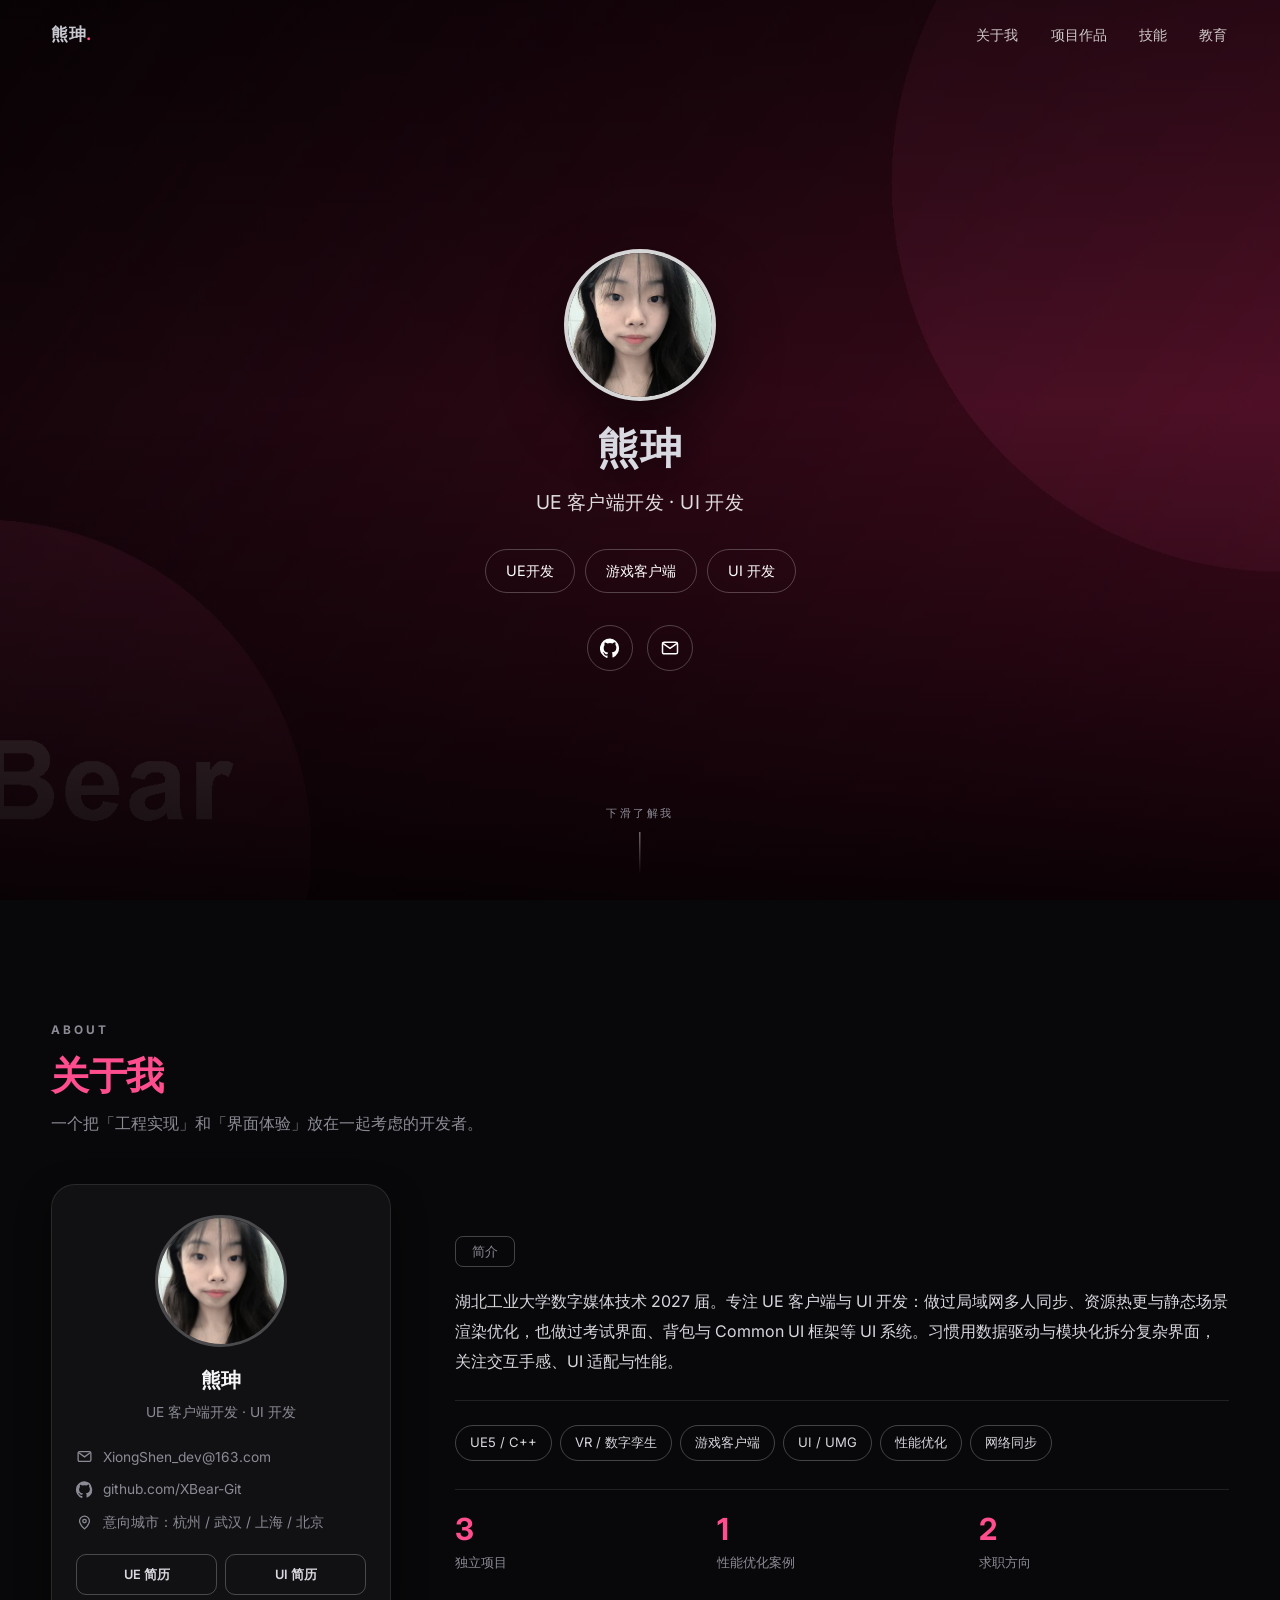
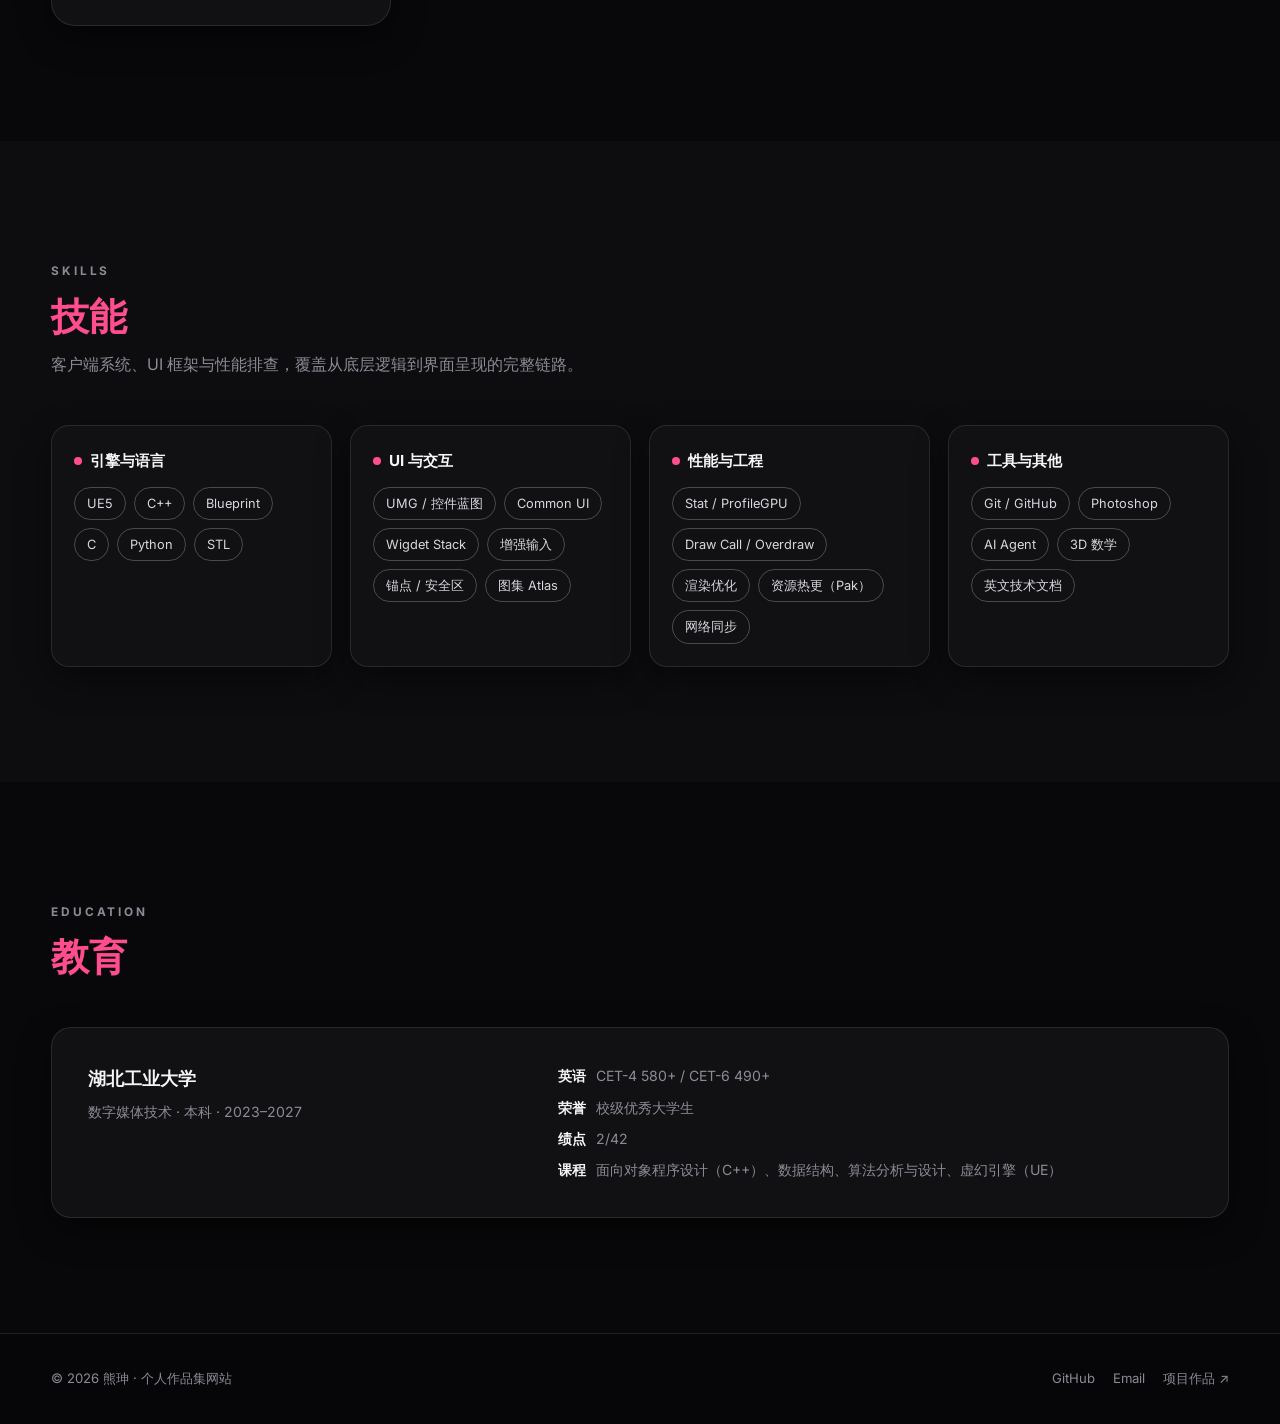
==== commit 56bc3c2f: "修改图片加载方式" ====
--- a/index.html
+++ b/index.html
@@ -10,6 +10,7 @@
     <link rel="preconnect" href="https://fonts.gstatic.com" crossorigin>
     <link href="https://fonts.googleapis.com/css2?family=Inter:wght@400;500;600;700&display=swap" rel="stylesheet">
     <link rel="stylesheet" href="assets/style.css">
+    <link rel="preload" as="image" href="assets/img/hero/hero-1.jpg" fetchpriority="high">
 </head>
 <body id="top">
 
@@ -33,7 +34,7 @@
         </div>
 
         <div class="hero-inner">
-            <img class="hero-avatar" src="assets/img/avatar.jpg" alt="熊珅的头像">
+            <img class="hero-avatar" src="assets/img/avatar.jpg" alt="熊珅的头像" width="512" height="512" fetchpriority="high" decoding="async">
             <h1>熊珅</h1>
             <p class="tagline">UE 客户端开发 · UI 开发</p>
 
@@ -68,7 +69,7 @@
 
                 <div class="about-grid">
                     <aside class="profile-card">
-                        <img src="assets/img/avatar.jpg" alt="熊珅">
+                        <img src="assets/img/avatar.jpg" alt="熊珅" width="512" height="512" loading="lazy" decoding="async">
                         <div class="profile-name">熊珅</div>
                         <div class="profile-role">UE 客户端开发 · UI 开发</div>
 
